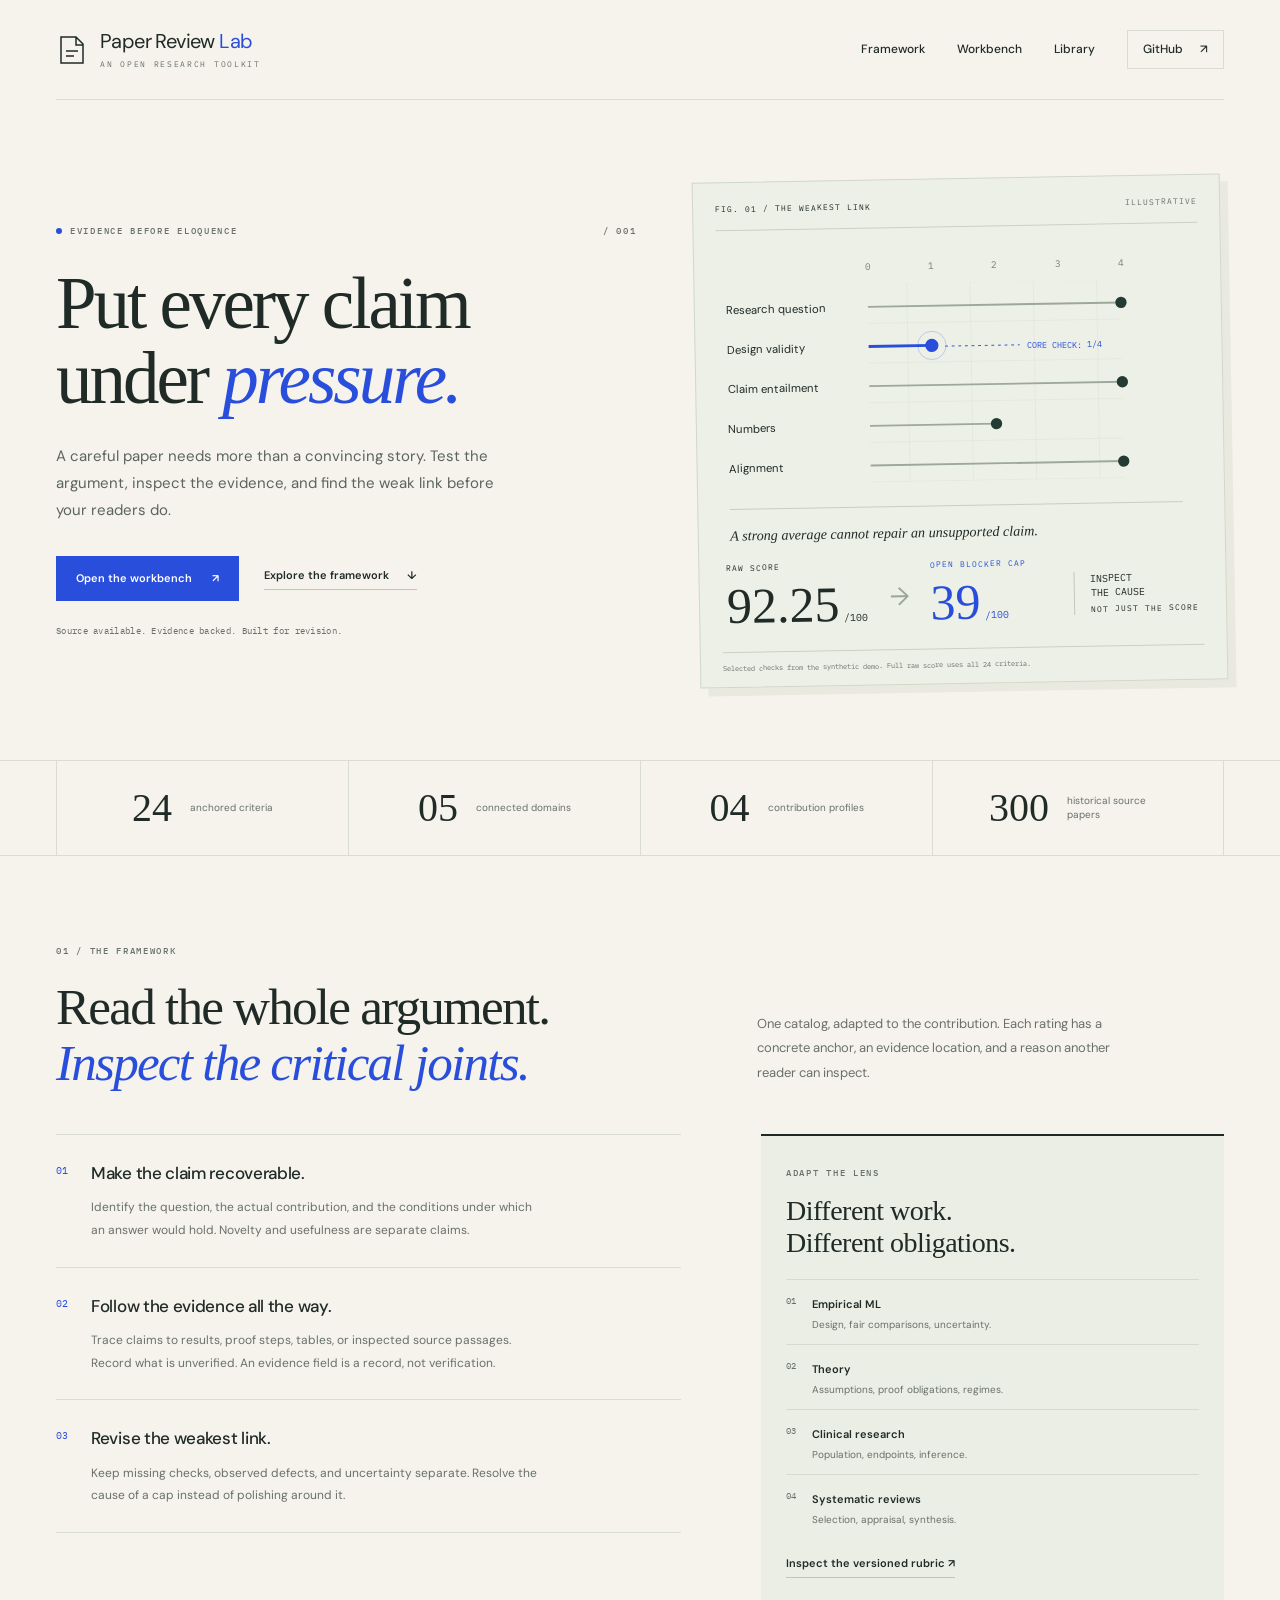
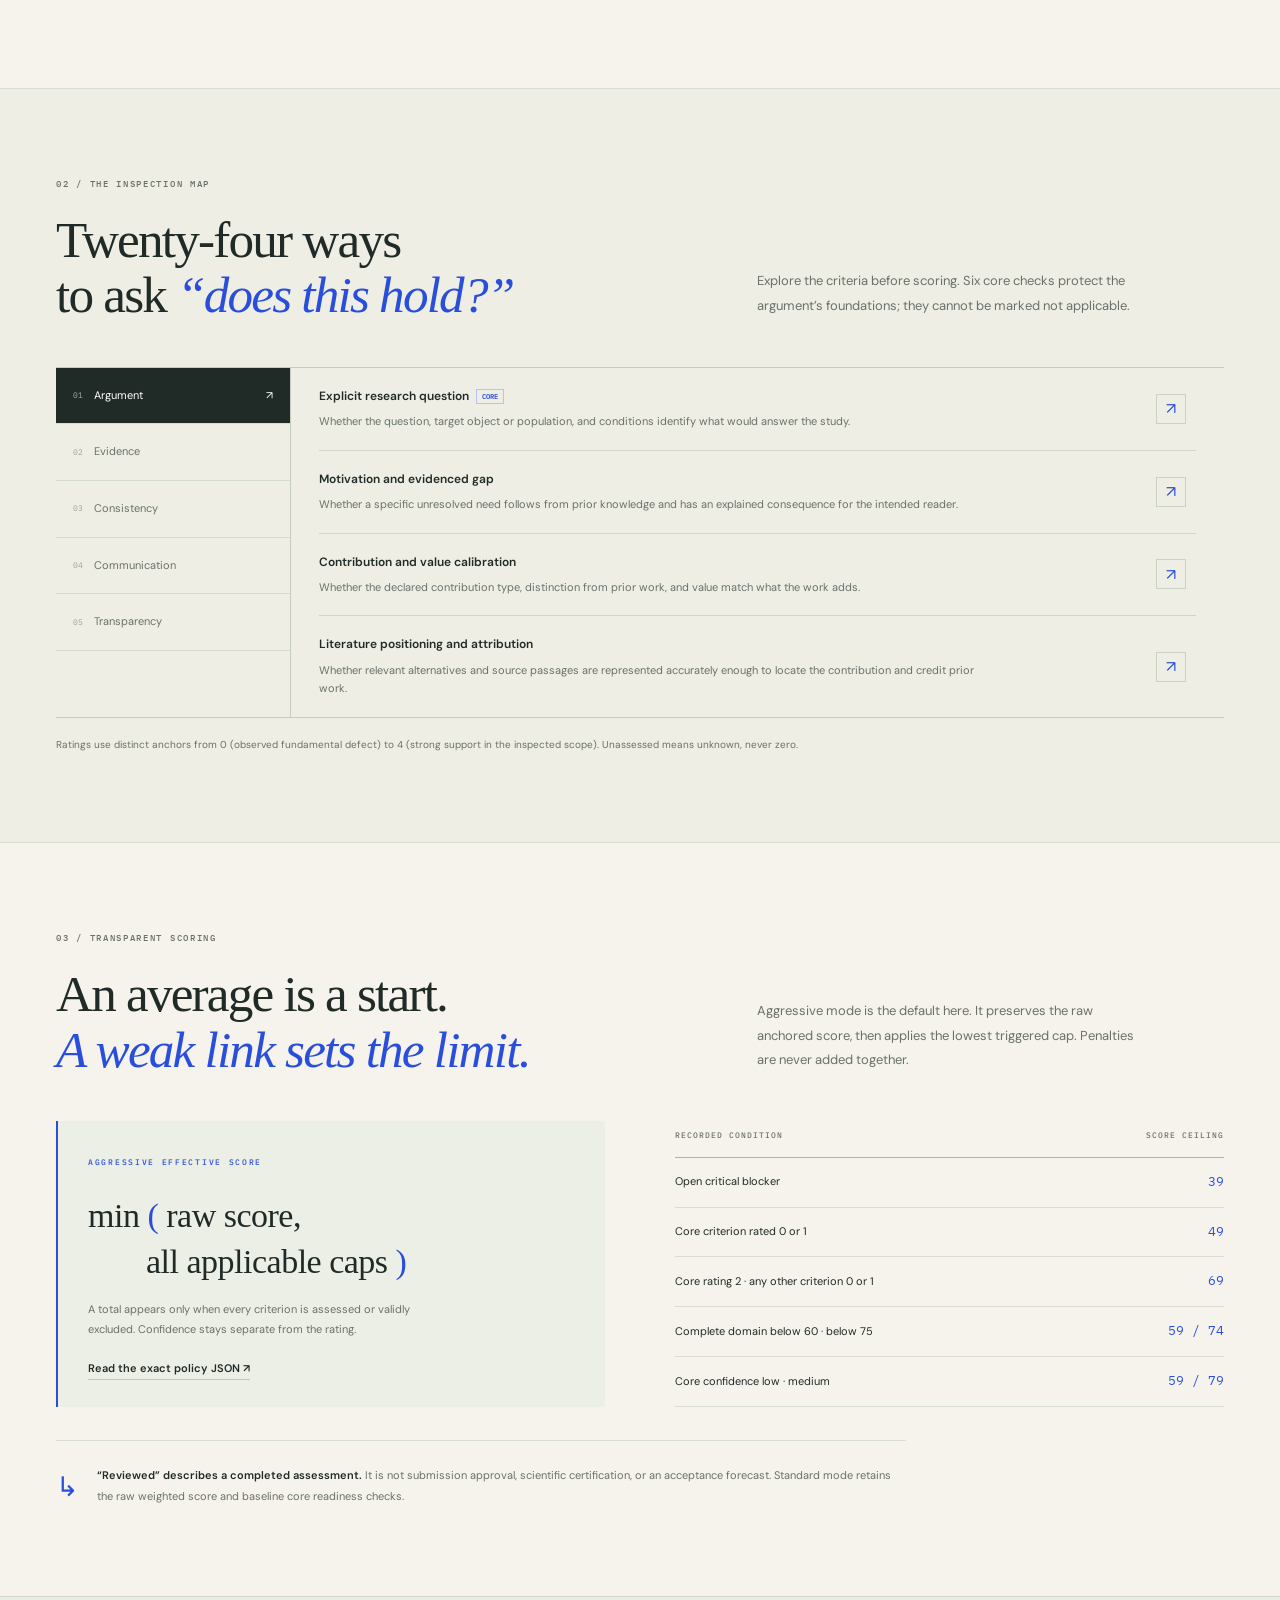
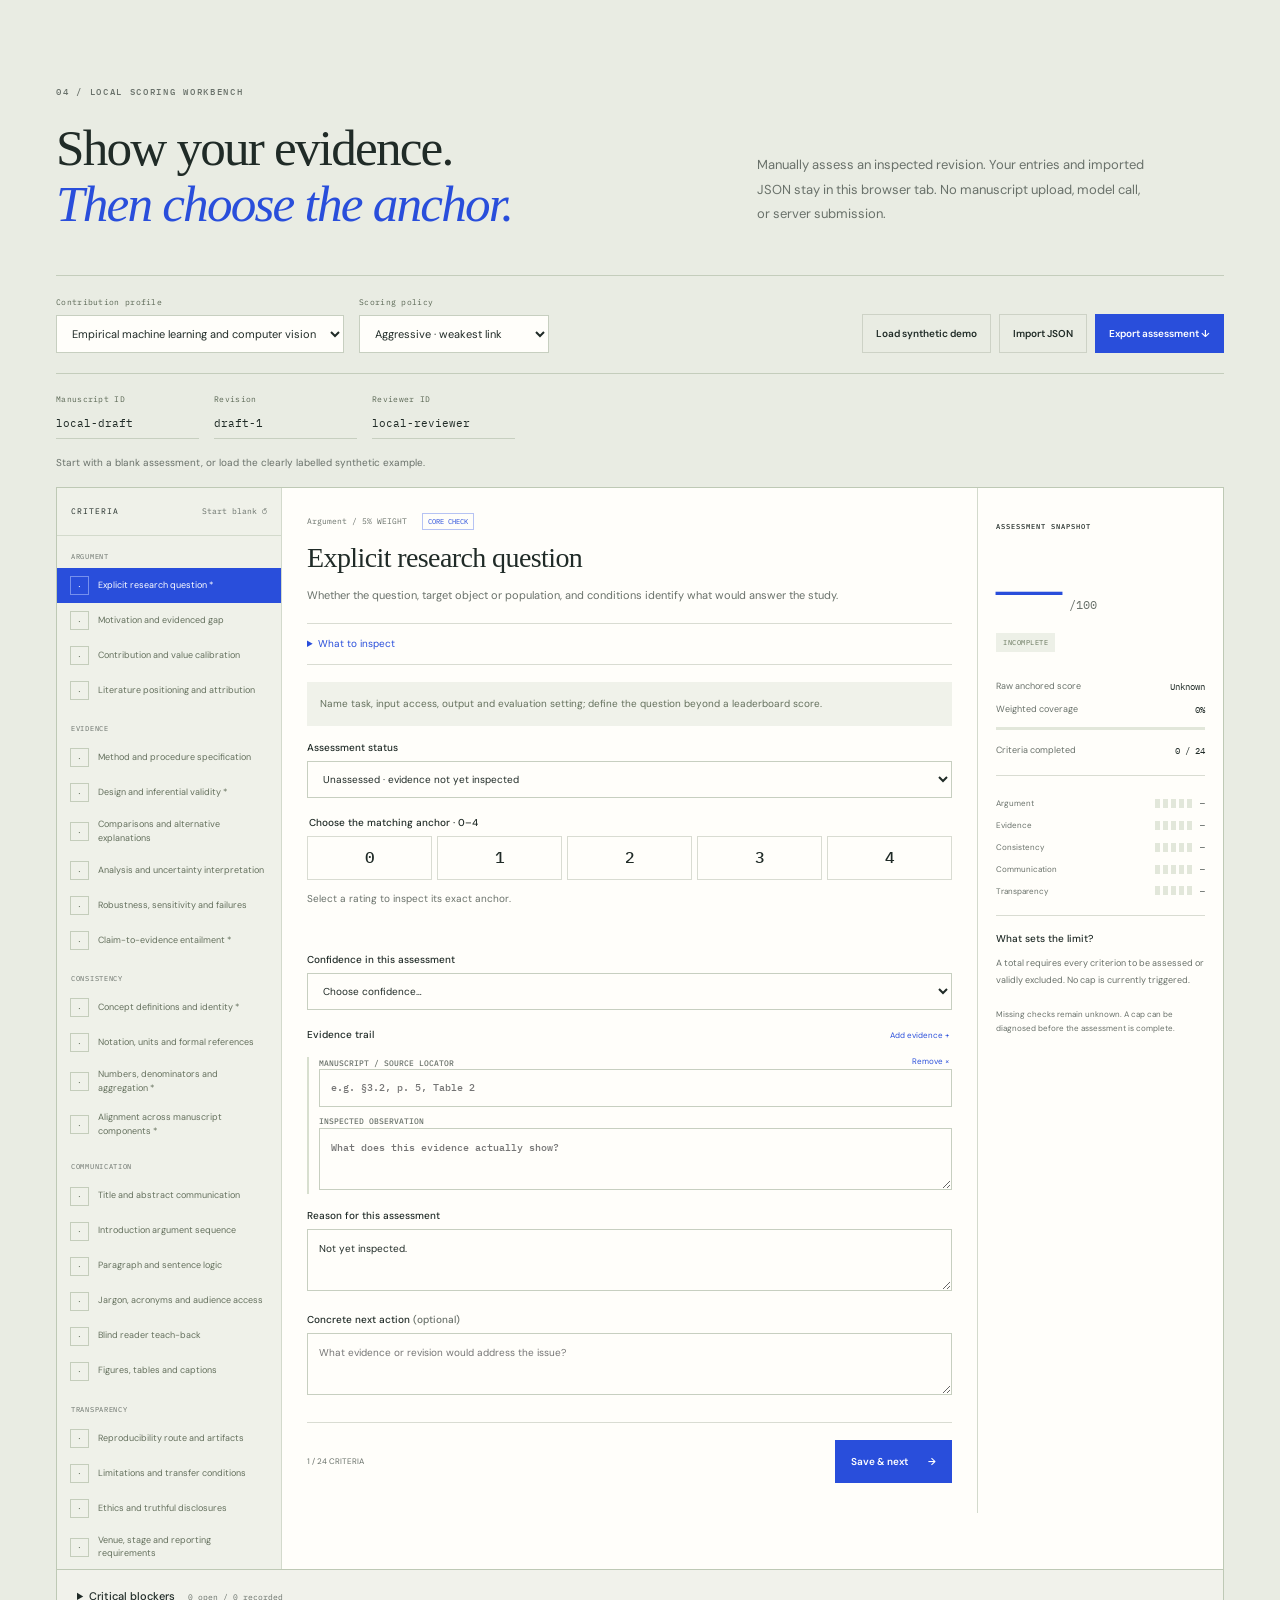
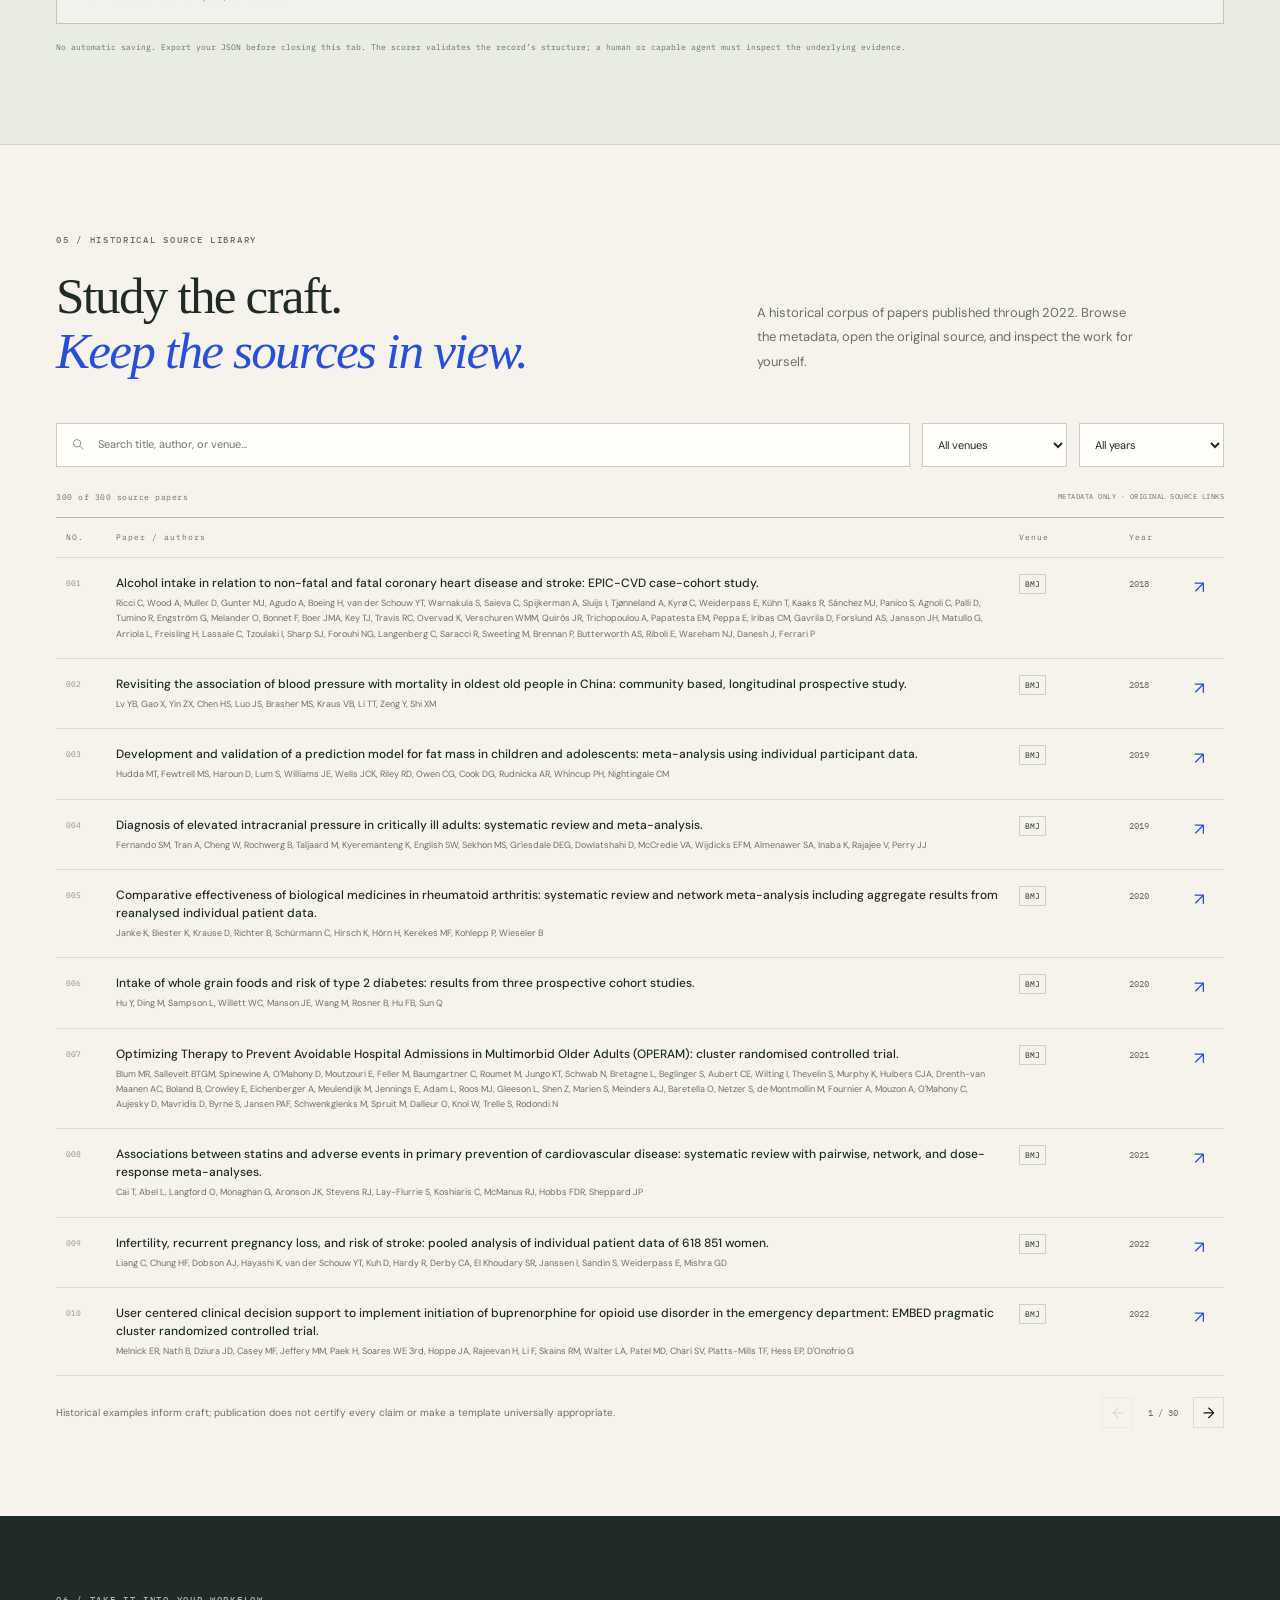
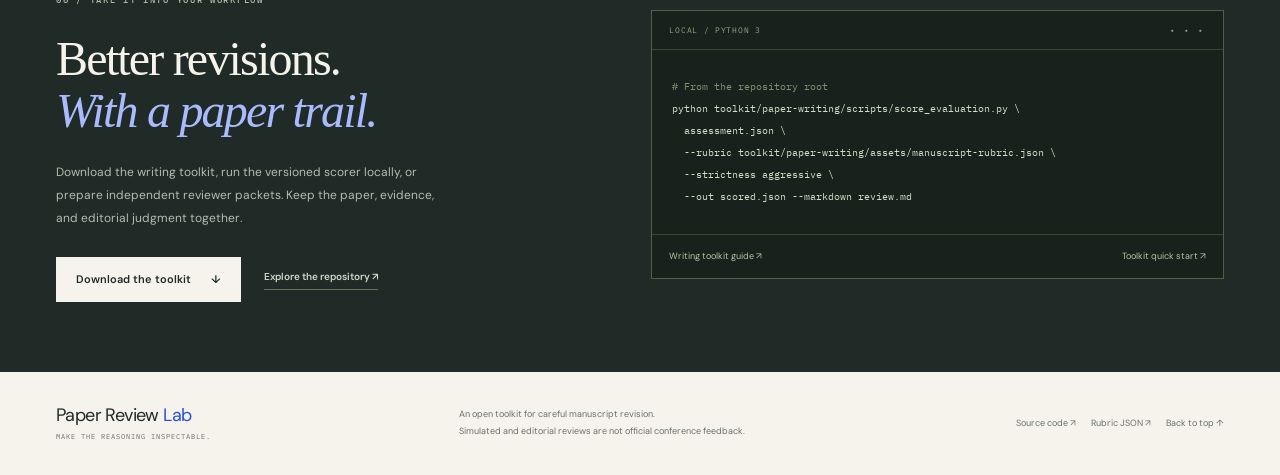
==== docs/index.html @ 70b4e1d2 "Publish Paper Review Lab writing toolkit and aggressive scoring site" ====
<!doctype html>
<html lang="en">
<head>
  <meta charset="utf-8">
  <meta name="viewport" content="width=device-width, initial-scale=1">
  <meta name="theme-color" content="#f4f2eb">
  <meta name="description" content="An open research toolkit for evidence-backed manuscript review. Inspect 24 criteria, trace weak links, and keep editorial scores accountable to evidence.">
  <title>Paper Review Lab — Put every claim under pressure.</title>
  <link rel="icon" href="./favicon.svg" type="image/svg+xml">
  <link rel="stylesheet" href="./site.css">
  <script type="module" src="./site.js"></script>
</head>
<body>
  <a class="skip" href="#main">Skip to content</a>
  <header class="site-header wrap">
    <a class="brand" href="#" aria-label="Paper Review Lab home"><svg viewBox="0 0 32 32" aria-hidden="true"><path d="M5 3h15l7 7v19H5zM20 3v8h7M10 17h12M10 22h8"/></svg><span>Paper Review <b>Lab</b><small>AN OPEN RESEARCH TOOLKIT</small></span></a>
    <nav aria-label="Main navigation"><a href="#framework">Framework</a><a href="#workbench">Workbench</a><a href="#library">Library</a><a class="nav-github" href="https://github.com/Optimizer077/paper-review-lab" target="_blank" rel="noopener">GitHub <span aria-hidden="true">↗</span></a></nav>
  </header>
  <main id="main">
    <section class="hero wrap">
      <div class="hero-copy"><div class="eyebrow"><span class="status-dot"></span> EVIDENCE BEFORE ELOQUENCE <span class="edition">/ 001</span></div><h1>Put every claim<br>under <em>pressure.</em></h1><p class="hero-intro">A careful paper needs more than a convincing story. Test the argument, inspect the evidence, and find the weak link before your readers do.</p><div class="hero-actions"><a class="button primary" href="#workbench">Open the workbench <span>↗</span></a><a class="text-link" href="#framework">Explore the framework <span>↓</span></a></div><p class="hero-note">Source available. Evidence backed. Built for revision.</p></div>
      <figure class="hero-figure"><div class="figure-top"><span>FIG. 01 / THE WEAKEST LINK</span><span class="figure-live">ILLUSTRATIVE</span></div><svg class="stress-chart" viewBox="0 0 510 335" role="img" aria-labelledby="stress-title stress-desc"><title id="stress-title">Strong averages can conceal a weak claim</title><desc id="stress-desc">Selected core checks from the fictional demo have a design validity rating of 1 and a numbers rating of 2. Its full 24-criterion raw score is 92.25. An open critical blocker limits the aggressive effective score to 39.</desc><defs><pattern id="grid" width="67" height="42" patternUnits="userSpaceOnUse"><path d="M67 0H0V42" fill="none" stroke="#dedfd8" stroke-width="1"/></pattern></defs><rect x="160" y="43" width="268" height="210" fill="url(#grid)"/><g class="axis-label" text-anchor="middle"><text x="160" y="28">0</text><text x="227" y="28">1</text><text x="294" y="28">2</text><text x="361" y="28">3</text><text x="428" y="28">4</text></g><g class="chart-label"><text x="10" y="72">Research question</text><text x="10" y="114">Design validity</text><text x="10" y="156">Claim entailment</text><text x="10" y="198">Numbers</text><text x="10" y="240">Alignment</text></g><g stroke="#9da89b" stroke-width="2"><path d="M160 67H428M160 151H428M160 193H294M160 235H428"/></g><g fill="#233b32"><circle cx="428" cy="67" r="6"/><circle cx="428" cy="151" r="6"/><circle cx="294" cy="193" r="6"/><circle cx="428" cy="235" r="6"/></g><path d="M160 109H227" stroke="#294edb" stroke-width="3"/><circle cx="227" cy="109" r="7" fill="#294edb"/><circle cx="227" cy="109" r="15" fill="none" stroke="#294edb" stroke-opacity=".25"/><path d="M241 110H320" stroke="#294edb" stroke-dasharray="3 4"/><text x="328" y="114" class="weak-label">CORE CHECK: 1/4</text><path d="M10 279H490" stroke="#c8cbc1"/><text x="10" y="312" class="annotation">A strong average cannot repair an unsupported claim.</text></svg><div class="figure-scores"><div><span>RAW SCORE</span><strong>92.25<span>/100</span></strong></div><span class="score-arrow" aria-hidden="true">→</span><div class="capped-score"><span>OPEN BLOCKER CAP</span><strong>39<span>/100</span></strong></div><div class="figure-stamp">INSPECT<br>THE CAUSE<br><span>NOT JUST THE SCORE</span></div></div><figcaption>Selected checks from the synthetic demo. Full raw score uses all 24 criteria.</figcaption></figure>
    </section>
    <div class="facts-strip"><div class="wrap facts"><div><strong>24</strong><span>anchored criteria</span></div><div><strong>05</strong><span>connected domains</span></div><div><strong>04</strong><span>contribution profiles</span></div><div><strong id="corpus-total">300</strong><span>historical source papers</span></div></div></div>
    <section class="section wrap framework" id="framework"><div class="section-heading"><div><span class="eyebrow">01 / THE FRAMEWORK</span><h2>Read the whole argument.<br><em>Inspect the critical joints.</em></h2></div><p>One catalog, adapted to the contribution. Each rating has a concrete anchor, an evidence location, and a reason another reader can inspect.</p></div><div class="framework-body"><div class="principles"><article><span class="step">01</span><div><h3>Make the claim recoverable.</h3><p>Identify the question, the actual contribution, and the conditions under which an answer would hold. Novelty and usefulness are separate claims.</p></div></article><article><span class="step">02</span><div><h3>Follow the evidence all the way.</h3><p>Trace claims to results, proof steps, tables, or inspected source passages. Record what is unverified. An evidence field is a record, not verification.</p></div></article><article><span class="step">03</span><div><h3>Revise the weakest link.</h3><p>Keep missing checks, observed defects, and uncertainty separate. Resolve the cause of a cap instead of polishing around it.</p></div></article></div><aside class="profiles"><span class="eyebrow">ADAPT THE LENS</span><h3>Different work.<br>Different obligations.</h3><div class="profile-line"><span>01</span><div><strong>Empirical ML</strong><p>Design, fair comparisons, uncertainty.</p></div></div><div class="profile-line"><span>02</span><div><strong>Theory</strong><p>Assumptions, proof obligations, regimes.</p></div></div><div class="profile-line"><span>03</span><div><strong>Clinical research</strong><p>Population, endpoints, inference.</p></div></div><div class="profile-line"><span>04</span><div><strong>Systematic reviews</strong><p>Selection, appraisal, synthesis.</p></div></div><a class="text-link" href="https://github.com/Optimizer077/paper-review-lab/blob/main/toolkit/paper-writing/assets/manuscript-rubric.json" target="_blank" rel="noopener">Inspect the versioned rubric ↗</a></aside></div></section>
    <section class="rubric-section section" id="rubric"><div class="wrap"><div class="section-heading"><div><span class="eyebrow">02 / THE INSPECTION MAP</span><h2>Twenty-four ways<br>to ask <em>“does this hold?”</em></h2></div><p>Explore the criteria before scoring. Six core checks protect the argument’s foundations; they cannot be marked not applicable.</p></div><div class="rubric-browser"><div id="domain-tabs" class="domain-tabs" role="tablist" aria-label="Rubric domains"></div><div id="rubric-criteria" class="rubric-criteria"><p>Loading the versioned rubric…</p></div></div><p class="small muted">Ratings use distinct anchors from 0 (observed fundamental defect) to 4 (strong support in the inspected scope). Unassessed means unknown, never zero.</p></div></section>
    <section class="section wrap rules" id="scoring"><div class="section-heading"><div><span class="eyebrow">03 / TRANSPARENT SCORING</span><h2>An average is a start.<br><em>A weak link sets the limit.</em></h2></div><p>Aggressive mode is the default here. It preserves the raw anchored score, then applies the lowest triggered cap. Penalties are never added together.</p></div><div class="rules-layout"><div class="formula"><span class="eyebrow">AGGRESSIVE EFFECTIVE SCORE</span><div class="formula-text">min <span>(</span> raw score,<br><span class="formula-indent">all applicable caps </span><span>)</span></div><p>A total appears only when every criterion is assessed or validly excluded. Confidence stays separate from the rating.</p><a class="text-link" href="./data/scoring-policies.json" target="_blank" rel="noopener">Read the exact policy JSON ↗</a></div><table class="rules-table"><caption class="sr-only">Aggressive scoring caps</caption><thead><tr><th>Recorded condition</th><th>Score ceiling</th></tr></thead><tbody><tr><td>Open critical blocker</td><td>39</td></tr><tr><td>Core criterion rated 0 or 1</td><td>49</td></tr><tr><td>Core rating 2 · any other criterion 0 or 1</td><td>69</td></tr><tr><td>Complete domain below 60 · below 75</td><td>59 / 74</td></tr><tr><td>Core confidence low · medium</td><td>59 / 79</td></tr></tbody></table></div><div class="interpretation"><span aria-hidden="true">↳</span><p><strong>“Reviewed” describes a completed assessment.</strong> It is not submission approval, scientific certification, or an acceptance forecast. Standard mode retains the raw weighted score and baseline core readiness checks.</p></div></section>
    <section class="workbench-section section" id="workbench"><div class="wrap"><div class="section-heading"><div><span class="eyebrow">04 / LOCAL SCORING WORKBENCH</span><h2>Show your evidence.<br><em>Then choose the anchor.</em></h2></div><p>Manually assess an inspected revision. Your entries and imported JSON stay in this browser tab. No manuscript upload, model call, or server submission.</p></div><noscript><p class="notice">Enable JavaScript to use the local workbench, or download the toolkit and run the Python scorer.</p></noscript><div id="load-error" class="notice error" hidden></div><div class="workbench-toolbar"><div class="field"><label for="profile">Contribution profile</label><select id="profile"><option>Loading…</option></select></div><div class="field"><label for="mode">Scoring policy</label><select id="mode"><option value="aggressive">Aggressive · weakest link</option><option value="standard">Standard · anchored average</option></select></div><div class="toolbar-buttons"><button id="load-demo" class="button secondary" type="button">Load synthetic demo</button><label class="button secondary import-label" for="import-json">Import JSON<input id="import-json" type="file" accept="application/json,.json"></label><button id="export-json" class="button primary" type="button">Export assessment ↓</button></div></div><div class="assessment-meta"><label>Manuscript ID<input id="subject-id" value="local-draft" spellcheck="false" autocomplete="off"></label><label>Revision<input id="revision" value="draft-1" autocomplete="off"></label><label>Reviewer ID<input id="reviewer-id" value="local-reviewer" spellcheck="false" autocomplete="off"></label><span id="demo-label" class="demo-label" hidden>SYNTHETIC DEMO · NOT A REAL PAPER</span></div><p id="workbench-message" class="workbench-message" role="status" aria-live="polite">Start with a blank assessment, or load the clearly labelled synthetic example.</p><div class="workbench-grid"><aside class="criterion-sidebar"><div class="sidebar-heading"><span>CRITERIA</span><button id="reset" type="button">Start blank ↺</button></div><div id="criterion-nav"></div></aside><div class="criterion-editor" id="criterion-editor"><p>Loading assessment controls…</p></div><aside class="score-panel" aria-label="Assessment result"><span class="eyebrow">ASSESSMENT SNAPSHOT</span><div class="effective-number"><strong id="effective-score">—</strong><span>/100</span></div><span id="readiness" class="readiness">INCOMPLETE</span><div class="score-detail"><span>Raw anchored score</span><b id="raw-score">Unknown</b></div><div class="score-detail"><span>Weighted coverage</span><b id="coverage">0%</b></div><div class="coverage-track"><span id="coverage-bar"></span></div><div class="score-detail"><span>Criteria completed</span><b id="completed">0 / 24</b></div><div id="domain-scores" class="domain-score-list"></div><div class="cap-diagnostics"><h4>What sets the limit?</h4><div id="cap-list"><p>Complete the evidence-backed assessment to obtain a total.</p></div></div><p class="score-footnote">Missing checks remain unknown. A cap can be diagnosed before the assessment is complete.</p></aside></div><details class="blockers-details"><summary>Critical blockers <span id="blocker-count">0 recorded</span></summary><p class="small muted">Record a concrete defect that defeats the central claim. A blocker is separate from an ordinary low rating. Every blocker needs its own evidence.</p><div id="blocker-list"></div><form id="blocker-form" class="blocker-form"><label>Related criterion<select id="blocker-criterion"></select></label><label>Blocker description<input name="description" required placeholder="What prevents the central inference?"></label><label>Evidence locator<input name="locator" required placeholder="e.g. §3.2, Table 2"></label><label>Observed evidence<input name="observation" required placeholder="What did you inspect?"></label><button type="submit" class="button secondary">Record open blocker +</button></form></details><p class="privacy-note">No automatic saving. Export your JSON before closing this tab. The scorer validates the record’s structure; a human or capable agent must inspect the underlying evidence.</p></div></section>
    <section class="section wrap library" id="library"><div class="section-heading"><div><span class="eyebrow">05 / HISTORICAL SOURCE LIBRARY</span><h2>Study the craft.<br><em>Keep the sources in view.</em></h2></div><p>A historical corpus of papers published through 2022. Browse the metadata, open the original source, and inspect the work for yourself.</p></div><div class="library-controls"><label class="search-field"><span class="sr-only">Search papers by title, author or venue</span><svg viewBox="0 0 24 24" aria-hidden="true"><circle cx="10" cy="10" r="6"/><path d="m15 15 5 5"/></svg><input id="paper-search" type="search" placeholder="Search title, author, or venue…"></label><label><span class="sr-only">Filter by venue</span><select id="venue-filter"><option value="">All venues</option></select></label><label><span class="sr-only">Filter by year</span><select id="year-filter"><option value="">All years</option></select></label></div><div class="library-topline"><span id="source-count" aria-live="polite">Loading source metadata…</span><span>METADATA ONLY · ORIGINAL SOURCE LINKS</span></div><div class="source-table-wrap"><table class="source-table"><thead><tr><th class="source-number">NO.</th><th>Paper / authors</th><th>Venue</th><th>Year</th><th><span class="sr-only">Source</span></th></tr></thead><tbody id="source-rows"></tbody></table></div><div class="library-pagination"><p class="small muted">Historical examples inform craft; publication does not certify every claim or make a template universally appropriate.</p><div><button id="prev-page" class="page-button" type="button" aria-label="Previous source page">←</button><span id="page-status">1 / 1</span><button id="next-page" class="page-button" type="button" aria-label="Next source page">→</button></div></div></section>
    <section class="get-started" id="download"><div class="wrap download-layout"><div><span class="eyebrow">06 / TAKE IT INTO YOUR WORKFLOW</span><h2>Better revisions.<br><em>With a paper trail.</em></h2><p>Download the writing toolkit, run the versioned scorer locally, or prepare independent reviewer packets. Keep the paper, evidence, and editorial judgment together.</p><div class="download-actions"><a class="button light" href="./downloads/paper-review-lab.zip" download>Download the toolkit <span>↓</span></a><a class="text-link" href="https://github.com/Optimizer077/paper-review-lab" target="_blank" rel="noopener">Explore the repository ↗</a></div></div><div class="terminal"><div class="terminal-head"><span>LOCAL / PYTHON 3</span><span aria-hidden="true">● ● ●</span></div><pre><code><span class="code-comment"># From the repository root</span>
python toolkit/paper-writing/scripts/score_evaluation.py \
  assessment.json \
  --rubric toolkit/paper-writing/assets/manuscript-rubric.json \
  --strictness aggressive \
  --out scored.json --markdown review.md</code></pre><div class="terminal-bottom"><a href="https://github.com/Optimizer077/paper-review-lab/blob/main/toolkit/paper-writing/SKILL.md" target="_blank" rel="noopener">Writing toolkit guide ↗</a><a href="https://github.com/Optimizer077/paper-review-lab#readme" target="_blank" rel="noopener">Toolkit quick start ↗</a></div></div></div></section>
  </main>
  <footer class="site-footer wrap"><a class="brand footer-brand" href="#">Paper Review <b>Lab</b><small>MAKE THE REASONING INSPECTABLE.</small></a><p>An open toolkit for careful manuscript revision.<br>Simulated and editorial reviews are not official conference feedback.</p><div><a href="https://github.com/Optimizer077/paper-review-lab" target="_blank" rel="noopener">Source code ↗</a><a href="./data/manuscript-rubric.json" target="_blank" rel="noopener">Rubric JSON ↗</a><a href="#main">Back to top ↑</a></div></footer>
</body>
</html>
---- docs/site.css ----
@import url('https://fonts.googleapis.com/css2?family=DM+Sans:wght@400;500;600;700&family=IBM+Plex+Mono:wght@400;500&display=swap');
:root{--paper:#f5f3ec;--white:#fffefa;--ink:#202b27;--muted:#69716a;--line:#d9dcd2;--cobalt:#294edb;--pale:#eaeee5;--blue-pale:#e9edff;--serif:Georgia,'Times New Roman',serif;--sans:'DM Sans',Arial,sans-serif;--mono:'IBM Plex Mono',Consolas,monospace}*{box-sizing:border-box}html{scroll-behavior:smooth;scroll-padding-top:32px}body{margin:0;background:var(--paper);color:var(--ink);font-family:var(--sans);font-size:15px;line-height:1.6}a{color:inherit;text-decoration:none}button,input,select,textarea{font:inherit}button,a,input,select,textarea{touch-action:manipulation}button{cursor:pointer}button:disabled{cursor:default;opacity:.35}button:focus-visible,a:focus-visible,input:focus-visible,select:focus-visible,textarea:focus-visible,summary:focus-visible{outline:3px solid var(--cobalt);outline-offset:4px}::selection{background:#d9e1ff}.wrap{width:min(1280px,calc(100% - 112px));margin-inline:auto}.site-header{display:flex;align-items:center;justify-content:space-between;padding-block:30px;border-bottom:1px solid var(--line);gap:24px}.brand{display:flex;align-items:center;gap:12px;font-size:20px;line-height:1.15;letter-spacing:-.6px}.brand svg{width:32px;height:38px;stroke:var(--ink);stroke-width:1.5;fill:none}.brand b{font-weight:400;color:var(--cobalt)}.brand small{font-family:var(--mono);font-size:8px;display:block;letter-spacing:1.7px;margin-top:7px;color:var(--muted)}nav{display:flex;gap:32px;align-items:center;font-size:12px;font-weight:500}nav a:hover,.text-link:hover{color:var(--cobalt)}.nav-github{border:1px solid var(--line);padding:9px 15px}.nav-github span{margin-left:14px}.skip{position:absolute;top:-100px;left:16px;background:var(--ink);color:white;padding:10px 20px;z-index:9}.skip:focus{top:10px}.hero{display:grid;grid-template-columns:1.1fr 1fr;gap:60px;align-items:center;padding-block:78px 76px}.eyebrow{font-family:var(--mono);font-size:9px;letter-spacing:1.7px;font-weight:500;line-height:1.6}.hero .eyebrow{display:flex;align-items:center;gap:8px;color:var(--muted)}.status-dot{width:6px;height:6px;background:var(--cobalt);border-radius:50%;display:inline-block}.edition{margin-left:auto}h1,h2,h3,h4,p{margin:0}h1,h2{font-family:var(--serif);font-weight:400;line-height:1.03;letter-spacing:-3px}h1{font-size:clamp(58px,5.7vw,83px);margin-top:28px}h1 em,h2 em{font-weight:400;color:var(--cobalt)}.hero-intro{font-size:15px;line-height:1.8;color:#5b655e;max-width:440px;margin-top:27px}.hero-actions{display:flex;align-items:center;gap:25px;margin-top:32px;flex-wrap:wrap}.button{display:inline-flex;align-items:center;justify-content:center;gap:20px;padding:13px 19px;border:1px solid transparent;font-size:11px;font-weight:600;line-height:1.5;min-height:43px;transition:background .15s,transform .15s}.button:hover{transform:translateY(-1px)}.primary{background:var(--cobalt);color:white}.primary:hover{background:#1f3fae}.secondary{background:transparent;border-color:#cdd2c6;color:var(--ink)}.secondary:hover{background:var(--pale)}.text-link{font-size:11px;font-weight:600;border-bottom:1px solid #bfc7b9;padding-bottom:4px}.text-link span{margin-left:15px}.hero-note{font-family:var(--mono);font-size:9px;color:var(--muted);margin-top:23px;letter-spacing:.3px}.hero-figure{margin:0;background:#edf0e7;border:1px solid #d1d8c9;box-shadow:8px 8px 0 #e9e9df;transform:rotate(-1deg);padding:20px 22px 12px;position:relative}.figure-top{display:flex;justify-content:space-between;font-family:var(--mono);font-size:8px;letter-spacing:1px;border-bottom:1px solid #cbd1c4;padding-bottom:14px}.figure-live{color:var(--muted)}.stress-chart{width:100%;height:auto;display:block;margin-top:15px}.axis-label{font-family:var(--mono);font-size:10px;fill:#74806f}.chart-label{font-family:var(--sans);font-size:12px;fill:var(--ink)}.weak-label{font-family:var(--mono);font-size:9px;fill:var(--cobalt)}.annotation{font-family:var(--serif);font-size:15px;font-style:italic;fill:var(--ink)}.figure-scores{display:flex;align-items:center;gap:22px;padding:0 5px 15px}.figure-scores>div>span{display:block;font-family:var(--mono);font-size:8px;letter-spacing:1px}.figure-scores strong{display:block;font-family:var(--serif);font-size:50px;font-weight:400;line-height:1.25}.figure-scores strong span{font-family:var(--mono);font-size:10px;margin-left:4px}.score-arrow{font-size:25px;color:#9ca494}.capped-score{color:var(--cobalt)}.figure-stamp{font-family:var(--mono);font-size:10px;line-height:1.4;margin-left:auto;border-left:1px solid #c1c9b9;padding-left:16px}.figure-stamp span{font-size:6px;display:block;margin-top:4px}.hero-figure figcaption{font-family:var(--mono);font-size:7px;color:var(--muted);border-top:1px solid #cbd1c4;padding-top:10px}.facts-strip{border-top:1px solid var(--line);border-bottom:1px solid var(--line)}.facts{display:grid;grid-template-columns:repeat(4,1fr)}.facts>div{display:flex;align-items:center;justify-content:center;gap:18px;padding-block:23px;border-left:1px solid var(--line)}.facts>div:last-child{border-right:1px solid var(--line)}.facts strong{font-family:var(--serif);font-size:40px;font-weight:400;line-height:1.2}.facts span{font-size:10px;color:var(--muted);max-width:100px;line-height:1.4}.section{padding-block:88px;scroll-margin-top:0}.section-heading{display:grid;grid-template-columns:1.35fr 1fr;align-items:end;gap:70px;margin-bottom:44px}.section-heading .eyebrow{display:block;color:var(--muted);margin-bottom:21px}h2{font-size:clamp(38px,4vw,52px);letter-spacing:-1.8px;line-height:1.08}.section-heading>p{max-width:390px;color:var(--muted);font-size:13px;line-height:1.9;padding-bottom:4px}.framework-body{display:grid;grid-template-columns:1.35fr 1fr;gap:80px}.principles article{display:flex;gap:23px;padding:25px 0;border-top:1px solid var(--line)}.principles article:last-child{border-bottom:1px solid var(--line)}.step{font-family:var(--mono);color:var(--cobalt);font-size:10px;padding-top:3px}.principles h3{font-size:17px;letter-spacing:-.3px;font-weight:500;margin-bottom:9px}.principles p{font-size:12px;color:var(--muted);line-height:1.9;max-width:450px}.profiles{border-top:2px solid var(--ink);padding:23px 25px 22px;background:var(--pale)}.profiles .eyebrow{color:var(--muted)}.profiles h3{font-family:var(--serif);font-size:28px;line-height:1.15;font-weight:400;margin:12px 0 20px;letter-spacing:-.5px}.profile-line{display:flex;gap:16px;border-top:1px solid #d5dbcd;padding:11px 0}.profile-line>span{font-family:var(--mono);font-size:9px;color:var(--muted);padding-top:3px}.profile-line strong{font-size:11px;font-weight:600}.profile-line p{font-size:10px;color:var(--muted);margin-top:2px}.profiles>a{display:inline-block;margin-top:16px}.rubric-section{background:#eeeee5;border-block:1px solid var(--line)}.rubric-browser{display:grid;grid-template-columns:235px 1fr;border-top:1px solid #c6ccbf;border-bottom:1px solid #c6ccbf;margin-bottom:18px;min-height:345px}.domain-tabs{border-right:1px solid #c6ccbf;display:flex;flex-direction:column}.domain-tab{display:flex;align-items:center;text-align:left;gap:11px;padding:19px 17px;border:0;border-bottom:1px solid #d6dbd0;color:var(--muted);background:transparent;font-size:11px;position:relative}.domain-tab.active{background:var(--ink);color:white}.domain-tab.active:after{content:'↗';margin-left:auto}.domain-tab>span{font-family:var(--mono);font-size:8px;opacity:.6}.rubric-criteria{padding:0 28px}.rubric-row{display:grid;grid-template-columns:1fr 40px;gap:15px;padding:19px 0;border-bottom:1px solid #d1d6cb}.rubric-row:last-child{border:0}.rubric-row h3{font-size:12px;font-weight:600}.core-tag{font-family:var(--mono);font-size:7px;color:var(--cobalt);border:1px solid #b6c3f3;padding:2px 5px;margin-left:7px;vertical-align:middle;white-space:nowrap}.rubric-row p{font-size:11px;color:var(--muted);max-width:660px;line-height:1.7;margin-top:6px}.rubric-row button{border:1px solid #cbd2c4;background:transparent;width:30px;height:30px;align-self:center;color:var(--cobalt);font-size:16px}.rubric-row button:hover{background:var(--blue-pale)}.small{font-size:10px;line-height:1.8}.muted{color:var(--muted)}.rules-layout{display:grid;grid-template-columns:1fr 1fr;gap:70px}.formula{background:#ecefe6;padding:27px 30px;border-left:2px solid var(--cobalt)}.formula>.eyebrow{color:var(--cobalt);font-size:8px}.formula-text{font-family:var(--serif);font-size:34px;line-height:1.35;margin:21px 0 15px;letter-spacing:-.5px}.formula-text span{color:var(--cobalt)}.formula-indent{padding-left:58px;color:var(--ink)!important}.formula p{font-size:11px;color:var(--muted);line-height:1.8;max-width:350px;margin-bottom:16px}.rules-table{width:100%;border-collapse:collapse;font-size:11px;align-self:start}.rules-table th{text-align:left;text-transform:uppercase;font-family:var(--mono);font-size:8px;font-weight:500;letter-spacing:1px;color:var(--muted);padding:8px 0 15px;border-bottom:1px solid #acb6a4}.rules-table td{padding:14px 0;border-bottom:1px solid var(--line)}.rules-table td:last-child,.rules-table th:last-child{text-align:right}.rules-table td:last-child{font-family:var(--mono);color:var(--cobalt);font-size:13px}.interpretation{display:flex;gap:18px;align-items:center;margin-top:33px;padding-top:24px;border-top:1px solid var(--line);max-width:850px}.interpretation>span{font-size:27px;color:var(--cobalt)}.interpretation p{font-size:11px;color:var(--muted);line-height:1.9}.interpretation strong{font-weight:600;color:var(--ink)}.workbench-section{background:#e9ece3;border-block:1px solid #d2d8c8}.workbench-toolbar{display:flex;align-items:end;gap:15px;padding:20px 0;border-block:1px solid #c4cdbc;flex-wrap:wrap}.field{display:flex;flex-direction:column;gap:6px}.field label,.assessment-meta label,.blocker-form label{font-family:var(--mono);font-size:8px;letter-spacing:.3px;color:#596653}.field select{min-width:190px}.field select,select,input,textarea{background:var(--white);border:1px solid #c7cfc0;border-radius:0;color:var(--ink);padding:10px 11px;font-size:11px;max-width:100%}select{cursor:pointer}.toolbar-buttons{display:flex;gap:8px;align-items:center;margin-left:auto;flex-wrap:wrap}.toolbar-buttons .button{padding:10px 13px;font-size:10px;min-height:39px}.import-label{position:relative;cursor:pointer}.import-label input{position:absolute;inset:0;opacity:0;width:100%;cursor:pointer}.assessment-meta{display:flex;gap:15px;align-items:end;padding-top:19px;flex-wrap:wrap}.assessment-meta label{display:flex;flex-direction:column;gap:5px}.assessment-meta input{max-width:180px;background:transparent;border-width:0 0 1px 0;padding:5px 0}.demo-label{font-family:var(--mono);font-size:8px;letter-spacing:.7px;color:var(--cobalt);margin-left:auto;padding:5px 9px;border:1px dashed #90a3e9}.workbench-message{font-size:10px;color:var(--muted);padding:16px 0;min-height:48px}.workbench-message.bad{color:#a3382c}.workbench-grid{display:grid;grid-template-columns:225px minmax(0,1fr) 245px;border:1px solid #bec9b5;background:var(--white);align-items:start}.criterion-sidebar{background:#eff1e9;border-right:1px solid #d3dacc;align-self:stretch}.sidebar-heading{display:flex;justify-content:space-between;gap:5px;padding:17px 14px;border-bottom:1px solid #d3dacc;font-family:var(--mono);font-size:8px;letter-spacing:1px}.sidebar-heading button{border:0;background:transparent;font-size:8px;font-family:var(--mono);color:var(--muted);padding:0}.criterion-nav-domain{padding:15px 14px 6px;font-family:var(--mono);font-size:7px;letter-spacing:.7px;text-transform:uppercase;color:var(--muted)}.criterion-button{display:flex;width:100%;align-items:center;gap:9px;text-align:left;border:0;background:transparent;padding:8px 13px;color:#64705d;font-size:9px;line-height:1.5}.criterion-button:hover{background:#e3e9d9}.criterion-button.selected{background:var(--cobalt);color:white}.criterion-state{font-family:var(--mono);font-size:8px;width:19px;height:19px;border:1px solid #c4cdbb;display:flex;align-items:center;justify-content:center;flex-shrink:0}.selected .criterion-state{border-color:#7690ed}.criterion-button.done .criterion-state{background:var(--ink);color:white;border-color:var(--ink)}.criterion-editor{padding:25px 25px 30px;min-width:0;border-right:1px solid #d3dacc;min-height:750px}.editor-eyebrow{display:flex;gap:8px;align-items:center;flex-wrap:wrap;font-family:var(--mono);font-size:8px;color:var(--muted)}.editor-title{font-family:var(--serif);font-size:28px;font-weight:400;line-height:1.15;letter-spacing:-.6px;margin:12px 0}.editor-description{font-size:11px;color:var(--muted);line-height:1.8}.inspection-checks{margin:17px 0;border-block:1px solid var(--line);padding:12px 0}.inspection-checks summary{font-size:10px;cursor:pointer;color:var(--cobalt)}.inspection-checks ul{padding-left:15px;font-size:10px;color:var(--muted);line-height:1.8;margin:9px 0 0}.profile-guidance{font-size:10px;padding:13px;background:#f0f2ea;color:#64705d;line-height:1.8;margin:14px 0}.editor-form label,.editor-form legend{font-size:10px;font-weight:500;margin-bottom:5px}.editor-form .full-label{display:block;margin-top:14px}.editor-form select,.editor-form textarea,.editor-form input{width:100%;font-size:10px}.editor-form textarea{resize:vertical;min-height:62px;line-height:1.7}.editor-form fieldset{padding:0;border:0;margin:17px 0}.rating-options{display:grid;grid-template-columns:repeat(5,1fr);gap:5px}.rating-option{position:relative;cursor:pointer;text-align:center;margin:0!important}.rating-option input{position:absolute;opacity:0}.rating-option span{display:block;font-family:var(--mono);font-size:16px;padding:8px 0;border:1px solid var(--line);background:var(--white)}.rating-option input:checked+span{border-color:var(--cobalt);background:var(--cobalt);color:white}.rating-option input:focus-visible+span{outline:2px solid var(--cobalt);outline-offset:3px}.anchor-text{font-size:10px;line-height:1.8;color:var(--muted);padding:10px 0 0;min-height:55px}.evidence-heading{display:flex;justify-content:space-between;align-items:center;margin-top:16px;margin-bottom:8px}.evidence-heading b{font-size:10px;font-weight:500}.tiny-button{font-size:8px;background:none;border:0;color:var(--cobalt);padding:3px}.evidence-record{border-left:2px solid #d8dfcf;padding:0 0 0 10px;margin:12px 0;position:relative}.evidence-record>label{display:block;font-size:8px;font-family:var(--mono);color:var(--muted);margin-top:8px}.evidence-record>button{position:absolute;right:0;top:-5px}.editor-form .action-row{display:flex;justify-content:space-between;align-items:center;gap:10px;border-top:1px solid var(--line);padding-top:17px;margin-top:20px}.action-row .button{font-size:10px;padding:10px 15px}.editor-nav-note{font-size:8px;color:var(--muted)}.score-panel{padding:24px 18px;position:sticky;top:20px}.score-panel>.eyebrow{font-size:7px;letter-spacing:1px}.effective-number{display:flex;align-items:baseline;gap:7px;margin-top:11px}.effective-number strong{font-family:var(--serif);font-size:66px;line-height:1.2;font-weight:400;color:var(--cobalt)}.effective-number>span{font-family:var(--mono);font-size:12px;color:var(--muted)}.readiness{display:inline-block;background:#edf0e7;color:#65745b;font-family:var(--mono);font-size:7px;padding:4px 7px;letter-spacing:.5px;margin:7px 0 20px}.readiness.blocked,.readiness.needs_revision_or_evidence{background:#f4e5d9;color:#9a542f}.readiness.reviewed{background:#dfebdb;color:#3d6a32}.score-detail{display:flex;justify-content:space-between;gap:10px;font-size:9px;line-height:1.7;margin-top:7px}.score-detail>span{color:var(--muted)}.score-detail b{font-family:var(--mono);font-size:9px;font-weight:400}.coverage-track{height:3px;background:#e2e7da;margin:10px 0 13px}.coverage-track span{display:block;width:0;background:var(--cobalt);height:100%;transition:width .2s}.domain-score-list{border-top:1px solid var(--line);padding-top:12px;margin-top:17px}.domain-score-row{display:flex;align-items:center;justify-content:space-between;gap:8px;font-size:8px;margin:9px 0;color:var(--muted)}.domain-score-row b{font-family:var(--mono);font-weight:400;color:var(--ink)}.domain-mini{display:flex;gap:3px;align-items:center;margin-left:auto}.domain-mini i{width:5px;height:9px;background:#e2e7da;display:block}.domain-mini i.filled{background:var(--cobalt)}.cap-diagnostics{border-top:1px solid var(--line);margin-top:18px;padding-top:15px}.cap-diagnostics h4{font-size:10px;font-weight:500;margin-bottom:8px}.cap-diagnostics p{font-size:9px;color:var(--muted);line-height:1.8}.cap-item{font-size:9px;line-height:1.7;border-left:2px solid #c7a477;padding-left:8px;margin:10px 0}.cap-item strong{color:var(--cobalt);font-weight:500}.cap-item small{display:block;font-size:8px;color:var(--muted)}.score-footnote{font-size:8px;color:var(--muted);line-height:1.8;margin-top:19px}.blockers-details{padding:18px 20px;border:1px solid #bec9b5;border-top:0;background:#f1f2eb}.blockers-details summary{cursor:pointer;font-size:11px;font-weight:500}.blockers-details summary span{font-family:var(--mono);font-size:8px;font-weight:400;color:var(--muted);margin-left:10px}.blockers-details>p{margin-top:14px}.blocker-form{display:grid;grid-template-columns:1fr 1.6fr;gap:12px;margin-top:16px}.blocker-form label{display:flex;flex-direction:column;gap:5px}.blocker-form .button{justify-self:start;font-size:10px;grid-column:1/-1}.blocker-entry{display:flex;align-items:center;gap:12px;padding:13px 0;border-bottom:1px solid var(--line);font-size:10px}.blocker-entry p{flex:1}.blocker-entry span{font-family:var(--mono);font-size:8px;color:#98612f}.blocker-entry button{font-size:9px;border:1px solid var(--line);background:transparent;padding:5px 8px}.privacy-note{font-family:var(--mono);font-size:8px;color:var(--muted);line-height:1.9;margin-top:16px;max-width:850px}.notice{font-size:12px;padding:15px;border:1px solid #b5bfa9;background:var(--white);margin-bottom:15px}.notice.error{border-color:#bb765e;color:#943e23}.library-controls{display:flex;gap:12px;margin-bottom:24px}.search-field{display:flex;align-items:center;flex:1;border:1px solid #c6cfc0;background:var(--white);padding-left:14px}.search-field svg{width:15px;height:15px;stroke:#7c8974;stroke-width:1.5;fill:none}.search-field input{width:100%;border:0;background:transparent;outline-offset:0;padding:12px}.library-controls select{min-width:145px;height:44px}.library-topline{display:flex;justify-content:space-between;gap:20px;font-family:var(--mono);font-size:8px;letter-spacing:.5px;color:var(--muted);padding-bottom:14px}.library-topline>span:last-child{font-size:7px}.source-table{width:100%;border-collapse:collapse;table-layout:fixed}.source-table th{font-family:var(--mono);font-size:8px;letter-spacing:1px;font-weight:400;text-align:left;color:var(--muted);padding:13px 10px;border-top:1px solid #aeb9a4;border-bottom:1px solid var(--line)}.source-table th:first-child{width:50px}.source-table th:nth-child(3){width:110px}.source-table th:nth-child(4){width:65px}.source-table th:nth-child(5){width:40px}.source-table td{padding:16px 10px;border-bottom:1px solid var(--line);font-size:10px;vertical-align:top}.source-table tr:hover{background:#eeefe5}.source-table td:first-child{font-family:var(--mono);font-size:8px;color:#8a9580;padding-top:19px}.paper-title{font-size:12px;font-weight:500;display:inline-block;line-height:1.5}.paper-title:hover{color:var(--cobalt)}.paper-authors{font-size:9px;color:var(--muted);line-height:1.7;margin-top:4px}.venue-pill{font-family:var(--mono);font-size:8px;display:inline-block;padding:3px 5px;border:1px solid #cbd2c4;line-height:1.5}.source-table td:nth-child(4){font-family:var(--mono);font-size:9px;padding-top:19px;color:var(--muted)}.source-table td:last-child a{color:var(--cobalt);font-size:17px}.source-empty{padding:30px!important;color:var(--muted);text-align:center}.library-pagination{display:flex;justify-content:space-between;gap:35px;align-items:center;margin-top:21px}.library-pagination p{max-width:650px}.library-pagination>div{display:flex;align-items:center;gap:15px;white-space:nowrap}.page-button{border:1px solid var(--line);width:31px;height:31px;background:transparent;font-size:15px}.page-button:hover:enabled{background:var(--pale)}#page-status{font-family:var(--mono);font-size:9px;color:var(--muted)}.get-started{background:var(--ink);color:var(--paper);padding-block:70px}.download-layout{display:grid;grid-template-columns:1fr 1.1fr;gap:75px;align-items:center}.download-layout .eyebrow{color:#aebaa4}.download-layout h2{margin-top:23px;font-size:48px}.download-layout h2 em{color:#aabafe}.download-layout p{font-size:12px;color:#b3bdae;line-height:1.9;max-width:390px;margin-top:24px}.download-actions{display:flex;gap:23px;align-items:center;flex-wrap:wrap;margin-top:28px}.light{background:var(--paper);color:var(--ink)}.light:hover{background:white}.download-actions .text-link{color:#d0d9c8;font-size:10px;border-color:#67745e}.terminal{border:1px solid #52604b;background:#17221c;min-width:0}.terminal-head{padding:13px 17px;display:flex;align-items:center;justify-content:space-between;border-bottom:1px solid #384733;font-family:var(--mono);font-size:8px;letter-spacing:.7px;color:#93a387}.terminal-head>span:last-child{font-size:5px;letter-spacing:4px}.terminal pre{margin:0;padding:26px 20px;overflow-x:auto;font-size:10px;line-height:2.1;color:#d1ddc5;tab-size:2}.terminal code{font-family:var(--mono)}.code-comment{color:#7f9172}.terminal-bottom{display:flex;justify-content:space-between;gap:15px;border-top:1px solid #384733;padding:14px 17px;font-size:9px;color:#b3c5a5}.terminal-bottom a:hover{color:white}.site-footer{display:grid;grid-template-columns:1fr 1.2fr .8fr;align-items:center;gap:40px;padding-block:33px}.footer-brand{display:block;font-size:18px;line-height:1.2}.footer-brand small{font-size:7px;letter-spacing:1px}.site-footer p{font-size:9px;color:var(--muted);line-height:1.9}.site-footer>div{display:flex;gap:15px;flex-wrap:wrap;justify-content:flex-end;font-size:9px;color:var(--muted)}.sr-only{position:absolute;width:1px;height:1px;padding:0;margin:-1px;overflow:hidden;clip:rect(0,0,0,0);white-space:nowrap;border:0}[hidden]{display:none!important}
@media(min-width:1450px){.hero{gap:95px;padding-block:100px}.hero-intro{font-size:17px}.hero-figure{padding:25px 28px 15px}}
@media(max-width:1150px){.wrap{width:calc(100% - 70px)}.hero{gap:35px}.hero-actions{gap:16px}.section-heading,.framework-body{gap:45px}.workbench-grid{grid-template-columns:185px minmax(0,1fr) 205px}.criterion-editor{padding:22px 18px}.score-panel{padding:22px 14px}.toolbar-buttons{margin-left:0}.criterion-button{font-size:8px;padding-inline:10px}.rules-layout{gap:35px}.download-layout{gap:40px}.terminal pre{font-size:9px}.figure-stamp{font-size:8px;padding-left:10px}.figure-scores{gap:15px}}
@media(max-width:900px){.wrap{width:calc(100% - 48px)}.hero{grid-template-columns:1fr 1fr;gap:28px;padding-block:54px}h1{font-size:56px;letter-spacing:-2.5px}.hero-intro{font-size:13px}.hero-actions{gap:15px}.hero-actions .button{font-size:10px;padding:11px 14px}.hero-actions .text-link{font-size:10px}.hero-figure{padding:15px}.figure-scores strong{font-size:40px}.figure-stamp{display:none}.figure-top{font-size:6px;letter-spacing:.6px}.figure-scores{gap:20px}.facts>div{gap:10px}.facts strong{font-size:32px}.facts span{font-size:9px}.section{padding-block:65px}.section-heading{gap:35px}.section-heading>p{font-size:12px}.section-heading h2{font-size:39px}.framework-body{gap:35px}.principles p{font-size:11px}.principles h3{font-size:15px}.profiles{padding:20px}.rubric-browser{grid-template-columns:190px 1fr}.domain-tab{padding:18px 11px;font-size:10px}.rubric-criteria{padding-inline:20px}.formula{padding:23px}.formula-text{font-size:28px}.formula-indent{padding-left:45px}.rules-table{font-size:10px}.workbench-grid{grid-template-columns:170px minmax(0,1fr)}.criterion-editor{border-right:0;min-height:700px}.score-panel{grid-column:1/-1;position:static;border-top:1px solid #cbd3c0;display:grid;grid-template-columns:1fr 1fr 1fr;gap:10px 28px;align-items:start;padding:24px}.score-panel>.eyebrow{grid-column:1/-1}.effective-number{grid-column:1;grid-row:2/5;margin-top:0}.readiness{grid-column:1;grid-row:5;margin-top:0;justify-self:start}.score-detail{grid-column:2}.coverage-track{grid-column:2;grid-row:4;width:100%;align-self:end}.domain-score-list{grid-column:3;grid-row:2/7;margin:0;padding:0;border:0}.cap-diagnostics{grid-column:1/-1;margin:4px 0 0;padding-top:12px}.cap-diagnostics #cap-list{display:flex;gap:20px;flex-wrap:wrap}.cap-item{max-width:30%;margin:3px 0}.score-footnote{grid-column:1/-1;margin:0}.score-panel .effective-number strong{font-size:60px}.download-layout{grid-template-columns:1fr;gap:30px}.download-layout>div:first-child{display:grid;grid-template-columns:1fr 1fr;gap:15px 35px}.download-layout .eyebrow{grid-column:1/-1}.download-layout h2{margin:0;grid-row:2/4}.download-layout p{margin:0}.download-actions{margin-top:0;gap:15px}.terminal pre{font-size:11px}.site-footer{grid-template-columns:1fr 1.4fr;gap:20px}.site-footer>div{grid-column:1/-1;justify-content:flex-start}}
@media(max-width:650px){.wrap{width:calc(100% - 36px)}.site-header{padding-block:22px;gap:15px;align-items:flex-start}.brand{font-size:17px;gap:8px}.brand svg{width:25px;height:30px}.brand small{font-size:6px;letter-spacing:1.25px;margin-top:6px}nav{gap:15px;font-size:10px;padding-top:7px;flex-wrap:wrap;justify-content:flex-end}nav>a:first-child{display:none}nav .nav-github{border:0;padding:0}nav .nav-github span{margin-left:1px}.hero{grid-template-columns:1fr;padding-block:42px 47px;gap:35px}.hero .eyebrow{font-size:8px}.hero .edition{font-size:7px}h1{font-size:clamp(57px,13vw,76px);letter-spacing:-2.8px;margin-top:22px;line-height:1.02}.hero-intro{max-width:430px;font-size:14px;margin-top:23px}.hero-actions{margin-top:25px;gap:23px}.hero-actions .button{padding:13px 17px;font-size:11px}.hero-note{font-size:8px;margin-top:18px}.hero-figure{margin:5px 5px 0 0;padding:18px 19px 12px;max-width:500px}.figure-top{font-size:7px}.figure-scores{padding-bottom:13px}.figure-scores strong{font-size:46px}.figure-stamp{display:block;font-size:8px}.hero-figure figcaption{font-size:6px}.facts{grid-template-columns:1fr 1fr}.facts>div{justify-content:flex-start;padding:18px 14px;border-bottom:1px solid var(--line);gap:16px}.facts>div:nth-child(2){border-right:1px solid var(--line)}.facts>div:nth-child(n+3){border-bottom:0}.facts strong{font-size:35px}.facts span{max-width:90px;font-size:9px}.section{padding-block:52px}.section-heading{grid-template-columns:1fr;gap:21px;margin-bottom:30px}.section-heading .eyebrow{font-size:8px;margin-bottom:17px}.section-heading h2{font-size:39px;letter-spacing:-1.8px}.section-heading>p{font-size:12px;max-width:480px;line-height:1.9}.framework-body{grid-template-columns:1fr;gap:30px}.principles article{padding:20px 0;gap:17px}.principles h3{font-size:16px}.principles p{font-size:12px}.profiles{padding:22px}.profiles h3 br{display:none}.profiles h3{font-size:27px}.profile-line{padding:12px 0}.profile-line strong{font-size:12px}.profile-line p{font-size:11px}.rubric-browser{grid-template-columns:1fr}.domain-tabs{flex-direction:row;overflow-x:auto;border:0;scrollbar-width:thin}.domain-tab{font-size:10px;white-space:nowrap;padding:13px 15px;gap:7px;border-bottom:1px solid #b8c2ac;flex-shrink:0}.domain-tab.active:after{display:none}.rubric-criteria{padding:0 16px}.rubric-row{padding:17px 0}.rubric-row h3{font-size:12px}.rubric-row p{font-size:11px}.rules-layout{grid-template-columns:1fr;gap:27px}.formula{padding:23px 25px}.formula-text{font-size:32px}.formula p{font-size:11px}.rules-table{font-size:10px}.rules-table td{padding:13px 0}.interpretation{align-items:flex-start;margin-top:24px;padding-top:21px}.interpretation p{font-size:10px}.workbench-toolbar{gap:13px}.field{flex:1;min-width:145px}.field select{width:100%;min-width:0;font-size:10px;padding:10px 8px}.toolbar-buttons{gap:7px;width:100%;margin-top:3px}.toolbar-buttons .button{font-size:9px;padding:9px 11px;flex:1;gap:3px;white-space:nowrap}.assessment-meta{gap:15px}.assessment-meta label{width:calc(33.33% - 10px)}.assessment-meta input{width:100%;font-size:10px}.demo-label{margin:0;font-size:7px}.workbench-message{font-size:9px;padding-block:14px}.workbench-grid{grid-template-columns:1fr}.criterion-sidebar{border-right:0;border-bottom:1px solid #cbd3c0;max-height:200px;overflow-y:auto}.sidebar-heading{position:sticky;top:0;background:#eff1e9;z-index:1;padding:12px 14px}#criterion-nav{display:flex;flex-wrap:wrap;padding:7px}.criterion-nav-domain{display:none}.criterion-button{width:50%;font-size:8px;gap:6px;padding:6px}.criterion-state{width:17px;height:17px;font-size:7px}.criterion-editor{padding:22px 18px;min-height:0}.editor-title{font-size:29px}.editor-description{font-size:11px}.inspection-checks ul,.profile-guidance{font-size:10px}.editor-form label,.editor-form legend{font-size:10px}.editor-form select,.editor-form textarea,.editor-form input{font-size:11px}.score-panel{padding:22px 18px;grid-template-columns:1fr 1fr;gap:8px 20px}.score-panel>.eyebrow{grid-column:1/-1}.effective-number{grid-column:1;grid-row:2/5}.readiness{grid-column:1;grid-row:5}.score-detail{grid-column:2}.coverage-track{grid-column:2;grid-row:4;align-self:end;margin-bottom:0}.domain-score-list{grid-column:1/-1;grid-row:auto;display:grid;grid-template-columns:1fr 1fr;gap:0 18px;border-top:1px solid var(--line);padding-top:10px;margin-top:10px}.domain-score-row{font-size:9px}.domain-mini{gap:2px}.cap-diagnostics #cap-list{display:block}.cap-item{max-width:100%;margin:10px 0}.score-footnote{font-size:8px}.blockers-details{padding:16px}.blocker-form{grid-template-columns:1fr}.blocker-entry{flex-wrap:wrap;gap:8px}.blocker-entry p{flex-basis:70%}.privacy-note{font-size:7px}.library-controls{gap:8px;flex-wrap:wrap;margin-bottom:18px}.search-field{flex-basis:100%}.library-controls>label:not(.search-field){flex:1}.library-controls select{min-width:0;width:100%;font-size:10px}.library-topline{font-size:7px}.library-topline>span:last-child{max-width:130px;text-align:right;font-size:6px}.source-table th:first-child,.source-table td:first-child{display:none}.source-table th:nth-child(3){width:65px}.source-table th:nth-child(4){width:43px}.source-table th:nth-child(5){width:18px}.source-table th{padding:10px 4px;font-size:7px}.source-table td{padding:14px 4px}.paper-title{font-size:11px;line-height:1.6}.paper-authors{font-size:8px;line-height:1.7}.venue-pill{font-size:6px;padding:2px 3px}.source-table td:nth-child(4){font-size:8px;padding-top:18px}.source-table td:last-child a{font-size:14px}.library-pagination{gap:15px;align-items:flex-start}.library-pagination .small{font-size:8px}.library-pagination>div{gap:9px}.page-button{width:27px;height:27px}#page-status{font-size:8px}.get-started{padding-block:45px}.download-layout>div:first-child{display:block}.download-layout .eyebrow{font-size:8px}.download-layout h2{margin-top:20px;font-size:43px}.download-layout p{margin-top:22px;font-size:12px}.download-actions{margin-top:25px;gap:20px}.download-actions .button{font-size:10px}.terminal pre{font-size:8px;padding:20px 13px}.terminal-head{font-size:7px;padding:12px 13px}.terminal-bottom{font-size:8px;padding:12px 13px;gap:12px}.site-footer{grid-template-columns:1fr;gap:18px;padding-block:28px}.site-footer p{font-size:9px}.site-footer>div{gap:22px}.footer-brand{font-size:20px}.footer-brand small{font-size:7px}.footer-brand b{color:var(--cobalt)}}
@media(prefers-reduced-motion:reduce){html{scroll-behavior:auto}*,*::before,*::after{transition:none!important}}
@media(max-width:650px){.hero{grid-template-columns:minmax(0,1fr)}.hero-copy,.hero-figure{min-width:0;max-width:100%}.hero h1{font-size:clamp(48px,12vw,76px)}.hero-actions{flex-wrap:wrap}.hero-figure{width:calc(100% - 5px)}.figure-stamp{display:none}.figure-scores{gap:18px;flex-wrap:wrap}.figure-scores strong{font-size:42px}}
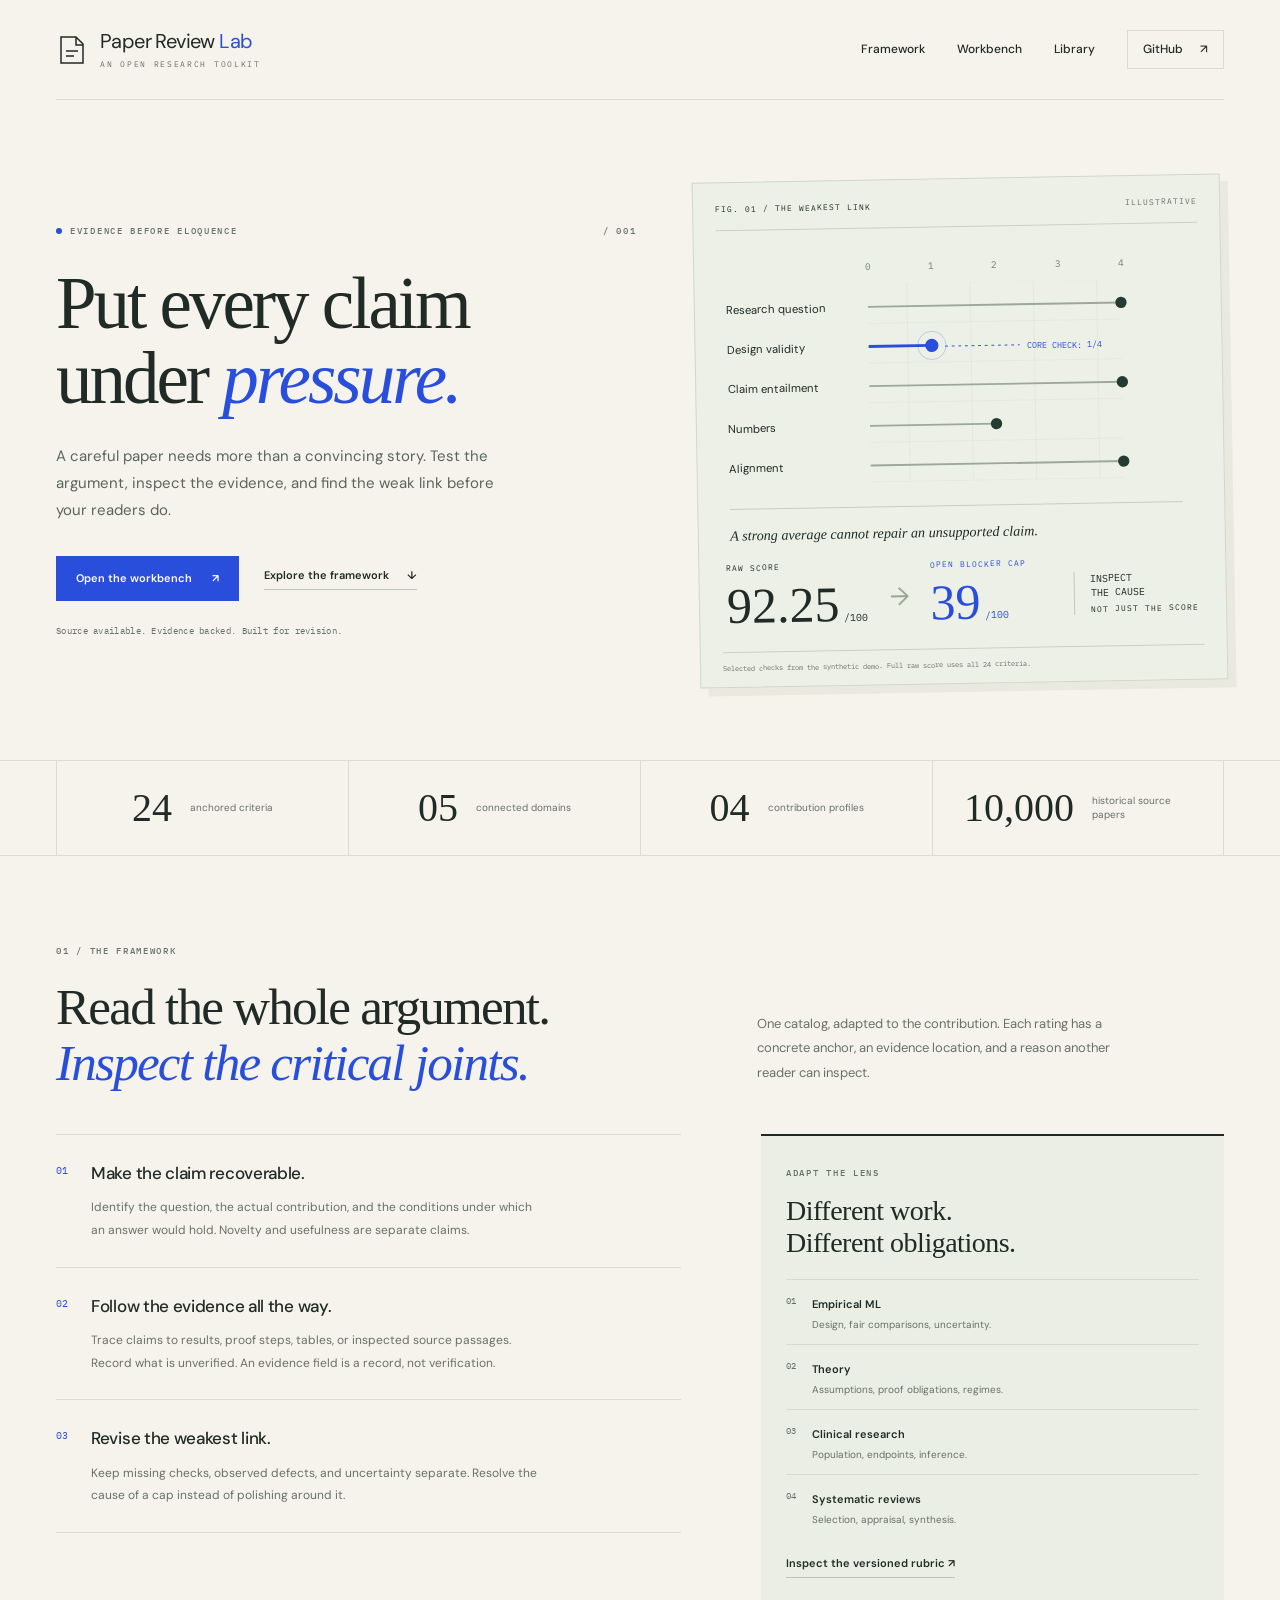
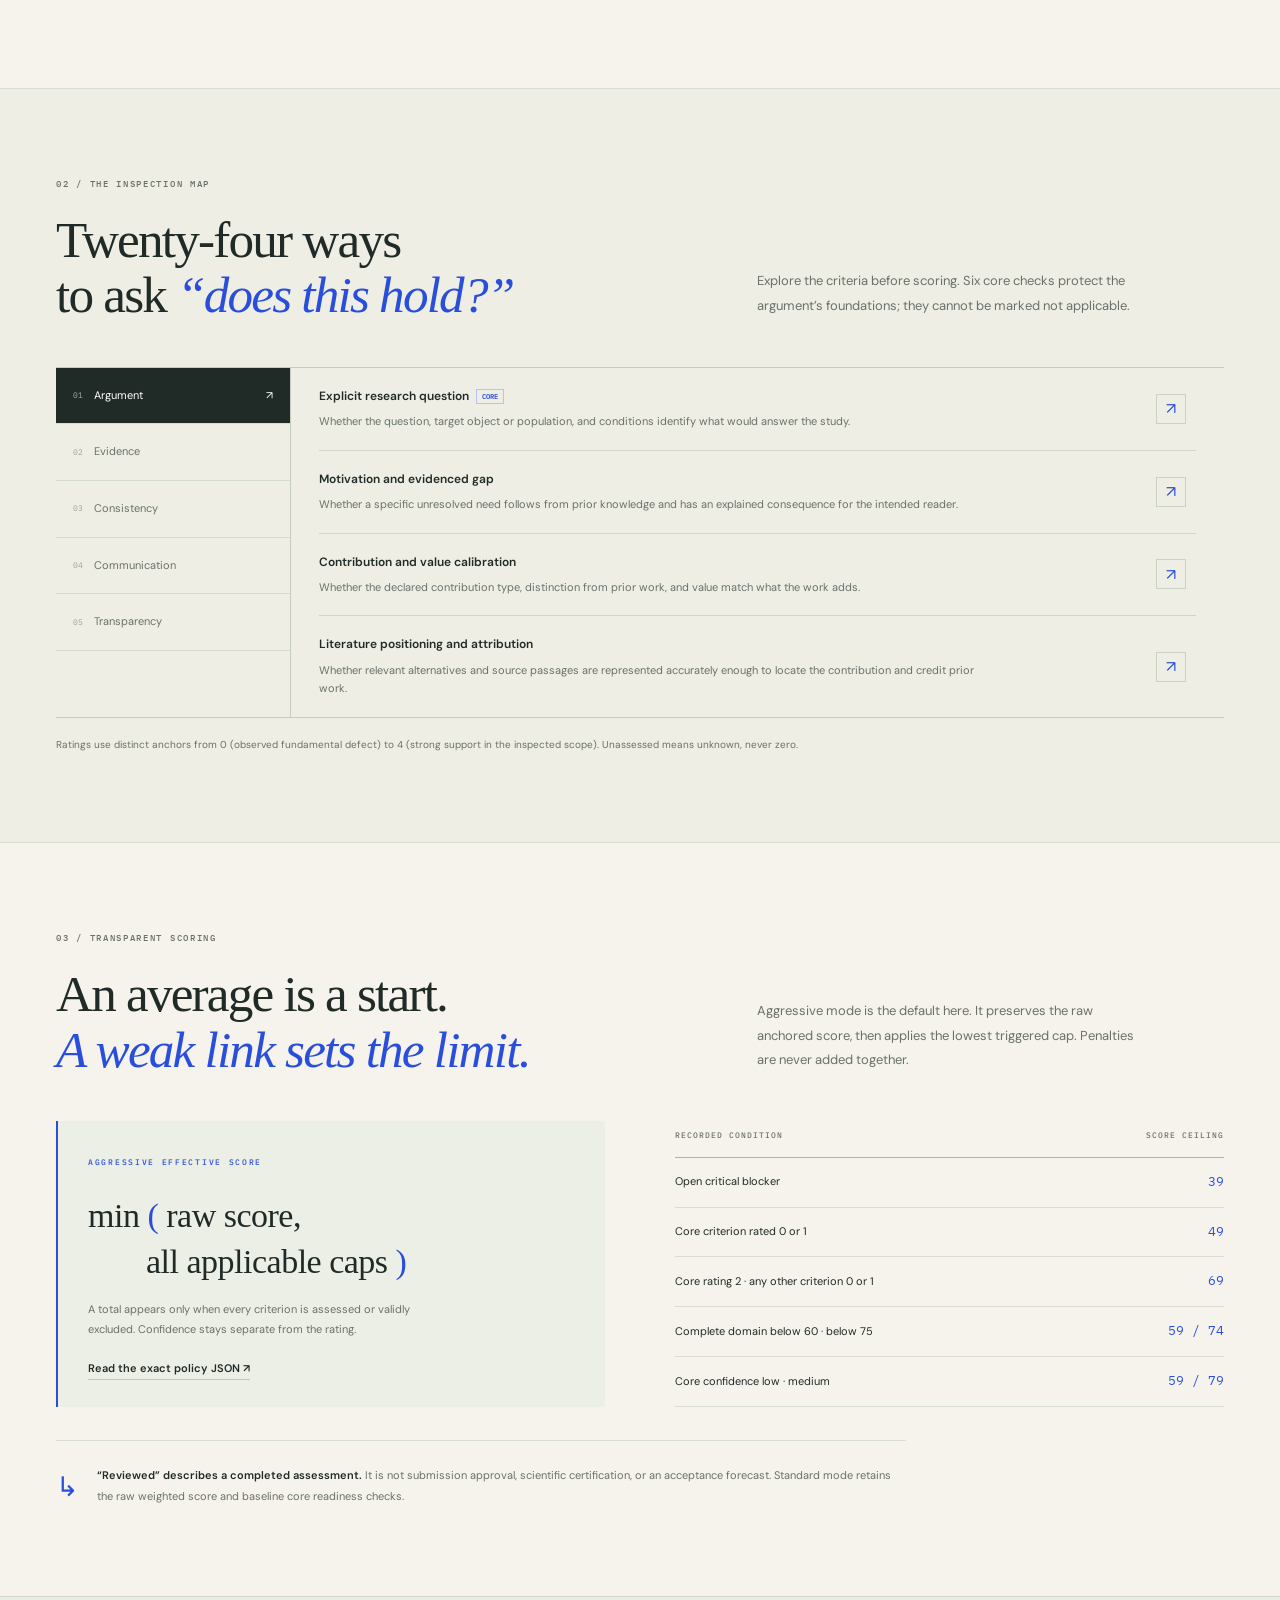
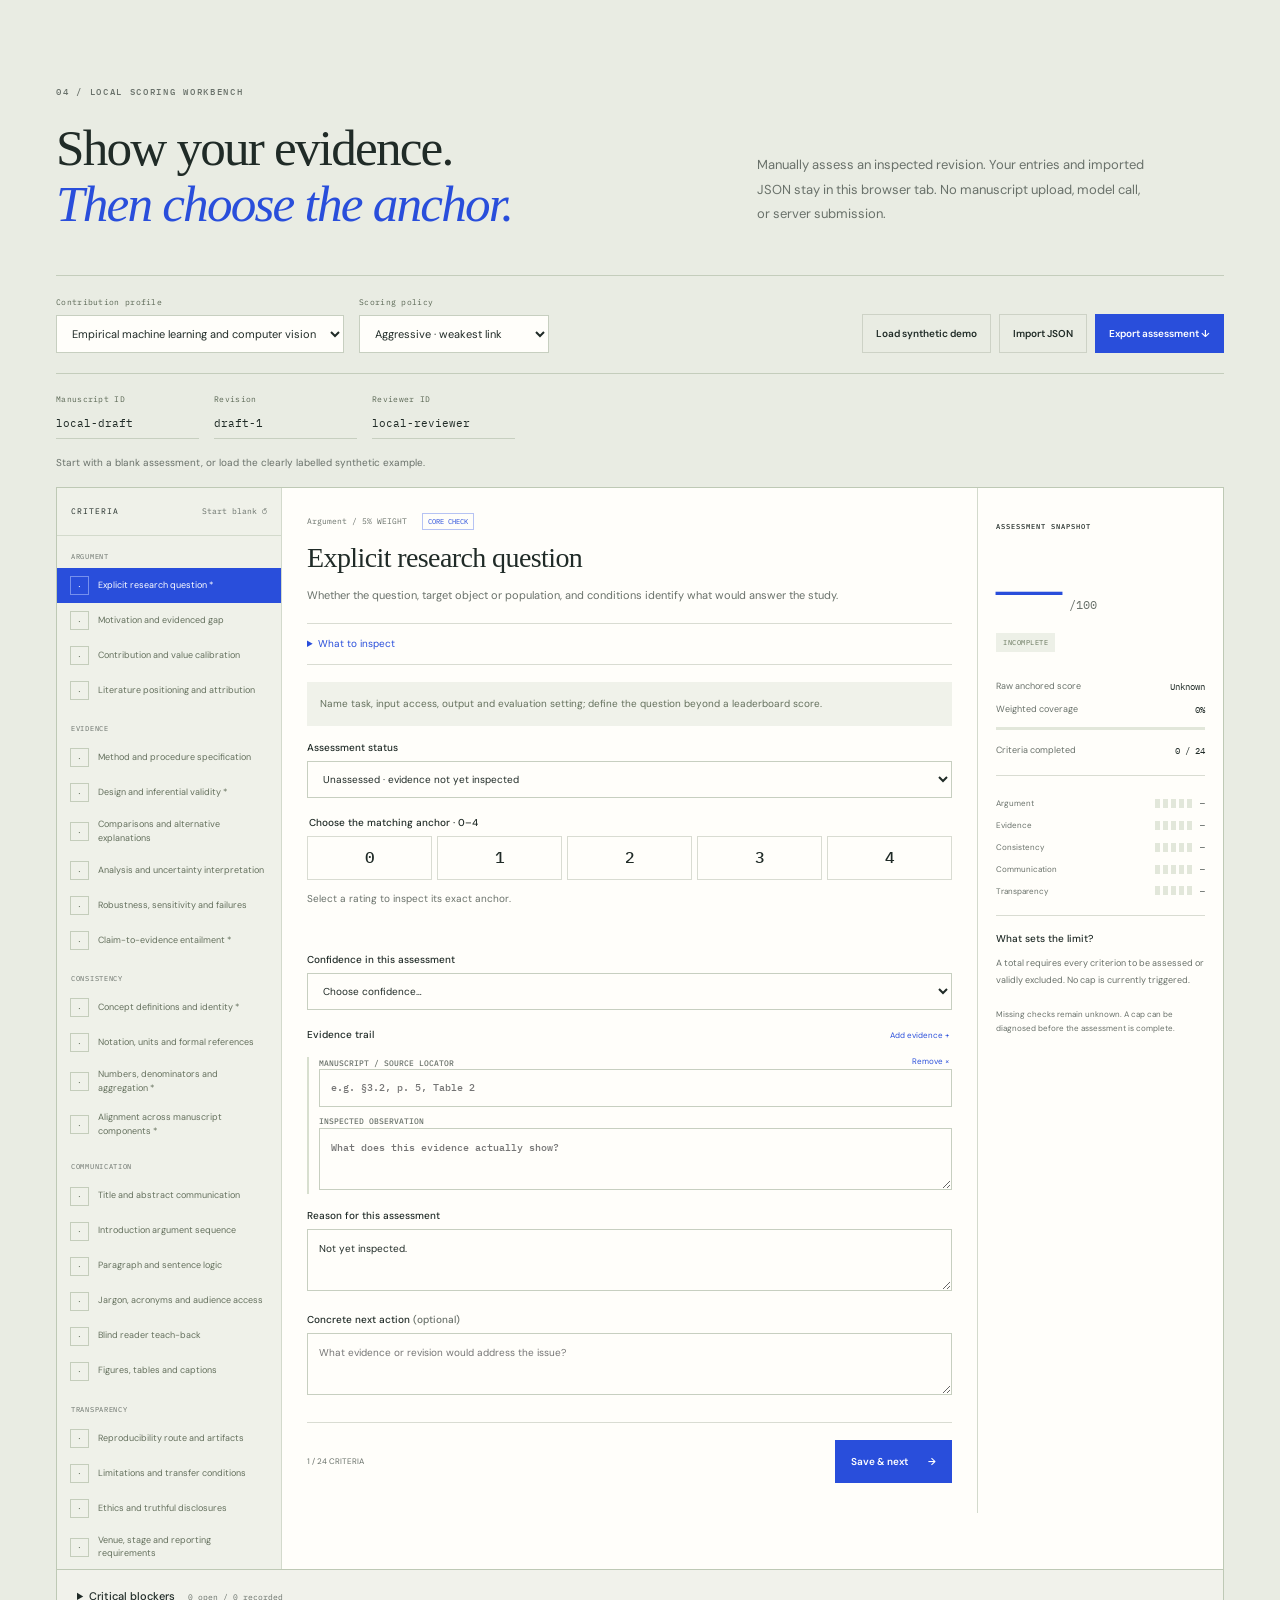
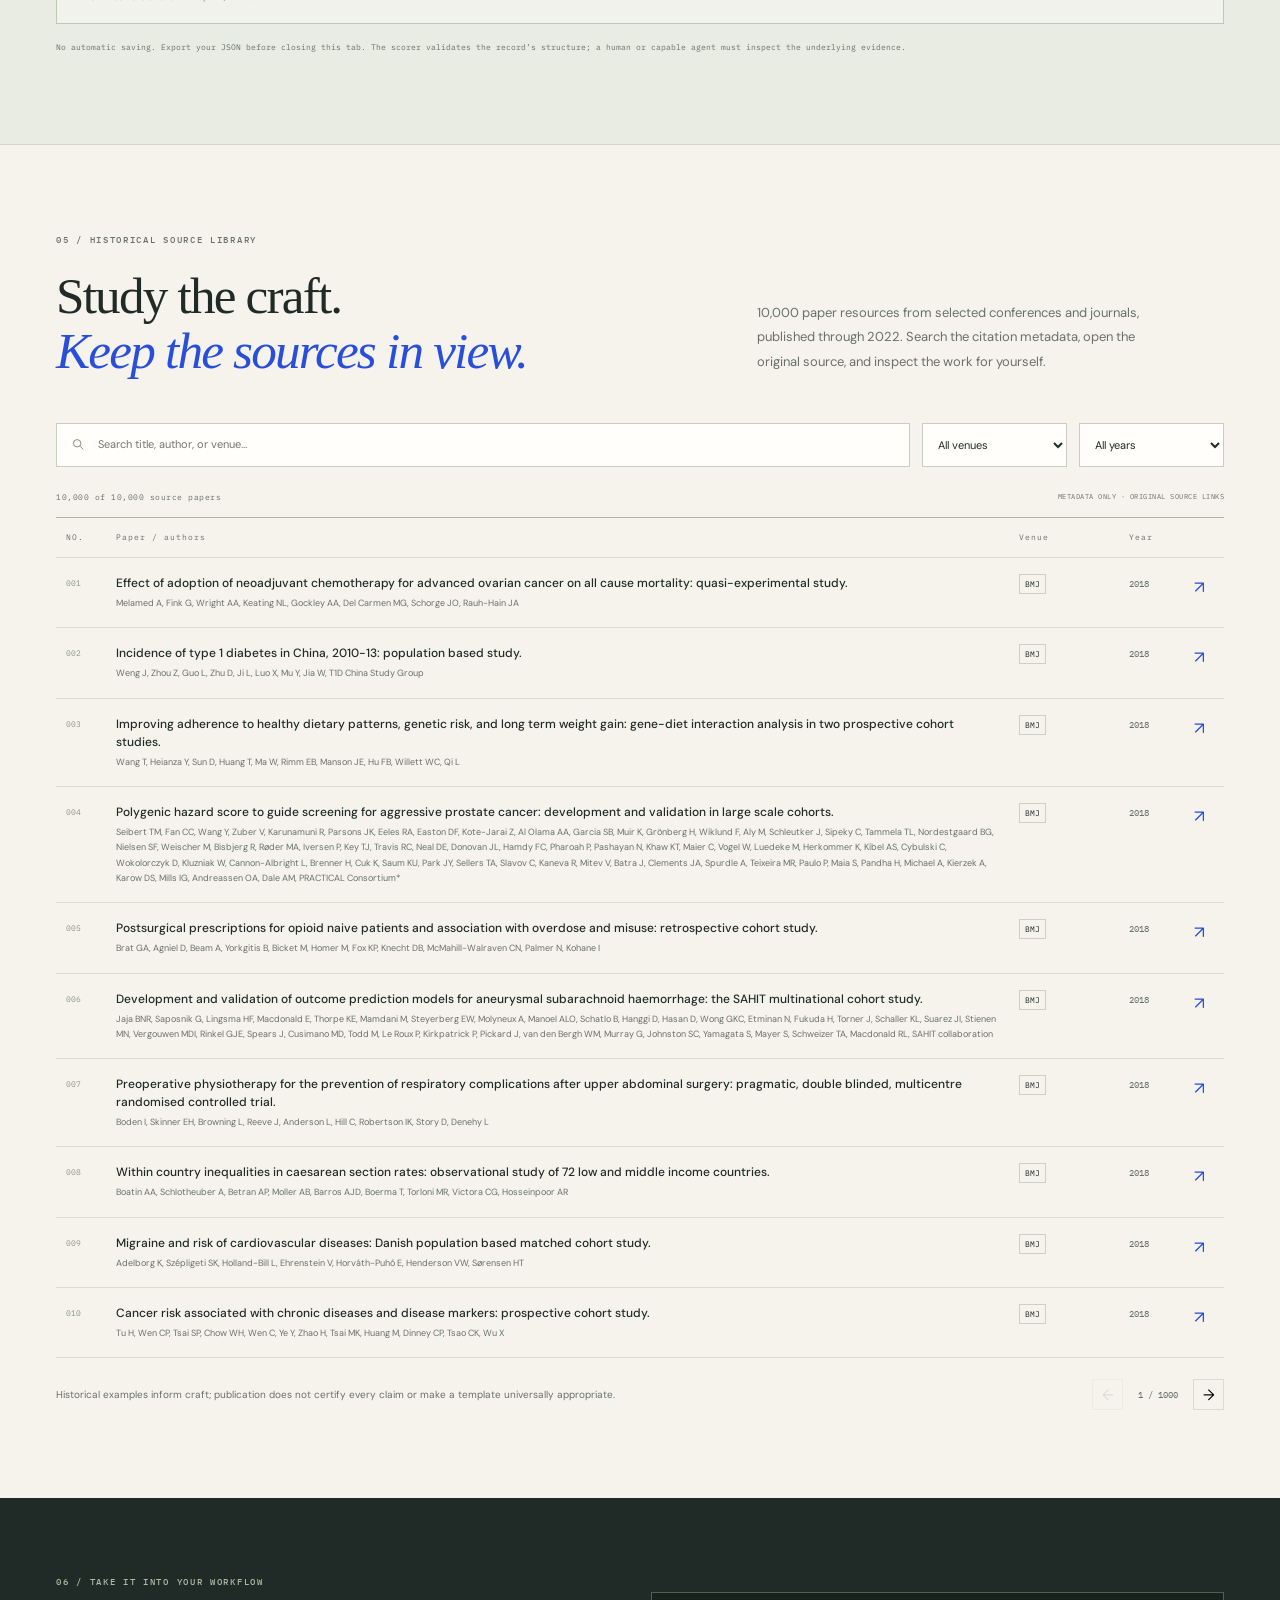
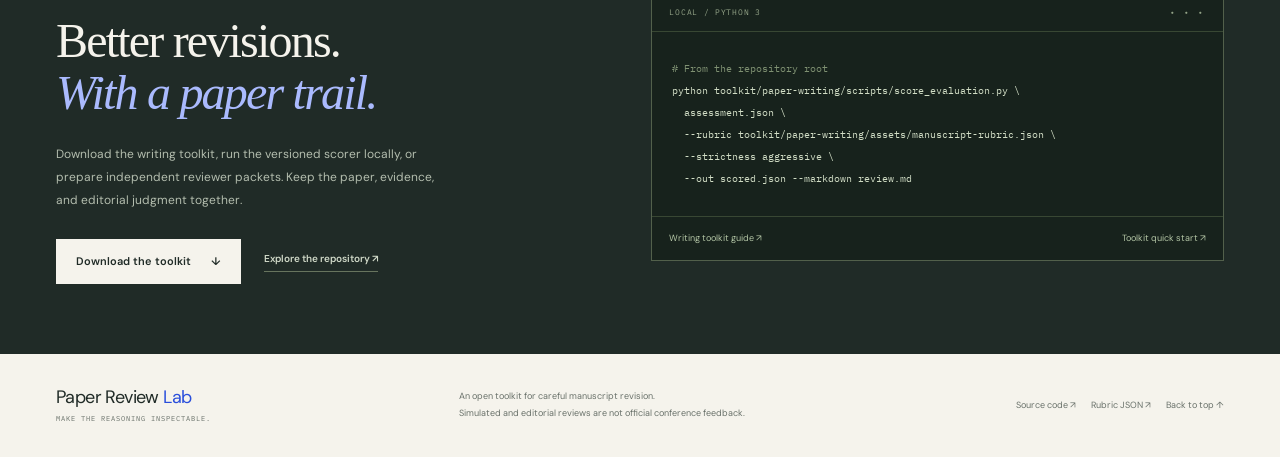
==== commit c1c943d4: "Expand historical paper resource library to 10000 validated records" ====
--- a/docs/index.html
+++ b/docs/index.html
@@ -4,7 +4,7 @@
   <meta charset="utf-8">
   <meta name="viewport" content="width=device-width, initial-scale=1">
   <meta name="theme-color" content="#f4f2eb">
-  <meta name="description" content="An open research toolkit for evidence-backed manuscript review. Inspect 24 criteria, trace weak links, and keep editorial scores accountable to evidence.">
+  <meta name="description" content="An open research toolkit for evidence-backed manuscript review. Inspect 24 criteria, explore 10,000 historical paper resources, and keep editorial scores accountable to evidence.">
   <title>Paper Review Lab — Put every claim under pressure.</title>
   <link rel="icon" href="./favicon.svg" type="image/svg+xml">
   <link rel="stylesheet" href="./site.css">
@@ -21,12 +21,12 @@
       <div class="hero-copy"><div class="eyebrow"><span class="status-dot"></span> EVIDENCE BEFORE ELOQUENCE <span class="edition">/ 001</span></div><h1>Put every claim<br>under <em>pressure.</em></h1><p class="hero-intro">A careful paper needs more than a convincing story. Test the argument, inspect the evidence, and find the weak link before your readers do.</p><div class="hero-actions"><a class="button primary" href="#workbench">Open the workbench <span>↗</span></a><a class="text-link" href="#framework">Explore the framework <span>↓</span></a></div><p class="hero-note">Source available. Evidence backed. Built for revision.</p></div>
       <figure class="hero-figure"><div class="figure-top"><span>FIG. 01 / THE WEAKEST LINK</span><span class="figure-live">ILLUSTRATIVE</span></div><svg class="stress-chart" viewBox="0 0 510 335" role="img" aria-labelledby="stress-title stress-desc"><title id="stress-title">Strong averages can conceal a weak claim</title><desc id="stress-desc">Selected core checks from the fictional demo have a design validity rating of 1 and a numbers rating of 2. Its full 24-criterion raw score is 92.25. An open critical blocker limits the aggressive effective score to 39.</desc><defs><pattern id="grid" width="67" height="42" patternUnits="userSpaceOnUse"><path d="M67 0H0V42" fill="none" stroke="#dedfd8" stroke-width="1"/></pattern></defs><rect x="160" y="43" width="268" height="210" fill="url(#grid)"/><g class="axis-label" text-anchor="middle"><text x="160" y="28">0</text><text x="227" y="28">1</text><text x="294" y="28">2</text><text x="361" y="28">3</text><text x="428" y="28">4</text></g><g class="chart-label"><text x="10" y="72">Research question</text><text x="10" y="114">Design validity</text><text x="10" y="156">Claim entailment</text><text x="10" y="198">Numbers</text><text x="10" y="240">Alignment</text></g><g stroke="#9da89b" stroke-width="2"><path d="M160 67H428M160 151H428M160 193H294M160 235H428"/></g><g fill="#233b32"><circle cx="428" cy="67" r="6"/><circle cx="428" cy="151" r="6"/><circle cx="294" cy="193" r="6"/><circle cx="428" cy="235" r="6"/></g><path d="M160 109H227" stroke="#294edb" stroke-width="3"/><circle cx="227" cy="109" r="7" fill="#294edb"/><circle cx="227" cy="109" r="15" fill="none" stroke="#294edb" stroke-opacity=".25"/><path d="M241 110H320" stroke="#294edb" stroke-dasharray="3 4"/><text x="328" y="114" class="weak-label">CORE CHECK: 1/4</text><path d="M10 279H490" stroke="#c8cbc1"/><text x="10" y="312" class="annotation">A strong average cannot repair an unsupported claim.</text></svg><div class="figure-scores"><div><span>RAW SCORE</span><strong>92.25<span>/100</span></strong></div><span class="score-arrow" aria-hidden="true">→</span><div class="capped-score"><span>OPEN BLOCKER CAP</span><strong>39<span>/100</span></strong></div><div class="figure-stamp">INSPECT<br>THE CAUSE<br><span>NOT JUST THE SCORE</span></div></div><figcaption>Selected checks from the synthetic demo. Full raw score uses all 24 criteria.</figcaption></figure>
     </section>
-    <div class="facts-strip"><div class="wrap facts"><div><strong>24</strong><span>anchored criteria</span></div><div><strong>05</strong><span>connected domains</span></div><div><strong>04</strong><span>contribution profiles</span></div><div><strong id="corpus-total">300</strong><span>historical source papers</span></div></div></div>
+    <div class="facts-strip"><div class="wrap facts"><div><strong>24</strong><span>anchored criteria</span></div><div><strong>05</strong><span>connected domains</span></div><div><strong>04</strong><span>contribution profiles</span></div><div><strong id="corpus-total">10,000</strong><span>historical source papers</span></div></div></div>
     <section class="section wrap framework" id="framework"><div class="section-heading"><div><span class="eyebrow">01 / THE FRAMEWORK</span><h2>Read the whole argument.<br><em>Inspect the critical joints.</em></h2></div><p>One catalog, adapted to the contribution. Each rating has a concrete anchor, an evidence location, and a reason another reader can inspect.</p></div><div class="framework-body"><div class="principles"><article><span class="step">01</span><div><h3>Make the claim recoverable.</h3><p>Identify the question, the actual contribution, and the conditions under which an answer would hold. Novelty and usefulness are separate claims.</p></div></article><article><span class="step">02</span><div><h3>Follow the evidence all the way.</h3><p>Trace claims to results, proof steps, tables, or inspected source passages. Record what is unverified. An evidence field is a record, not verification.</p></div></article><article><span class="step">03</span><div><h3>Revise the weakest link.</h3><p>Keep missing checks, observed defects, and uncertainty separate. Resolve the cause of a cap instead of polishing around it.</p></div></article></div><aside class="profiles"><span class="eyebrow">ADAPT THE LENS</span><h3>Different work.<br>Different obligations.</h3><div class="profile-line"><span>01</span><div><strong>Empirical ML</strong><p>Design, fair comparisons, uncertainty.</p></div></div><div class="profile-line"><span>02</span><div><strong>Theory</strong><p>Assumptions, proof obligations, regimes.</p></div></div><div class="profile-line"><span>03</span><div><strong>Clinical research</strong><p>Population, endpoints, inference.</p></div></div><div class="profile-line"><span>04</span><div><strong>Systematic reviews</strong><p>Selection, appraisal, synthesis.</p></div></div><a class="text-link" href="https://github.com/Optimizer077/paper-review-lab/blob/main/toolkit/paper-writing/assets/manuscript-rubric.json" target="_blank" rel="noopener">Inspect the versioned rubric ↗</a></aside></div></section>
     <section class="rubric-section section" id="rubric"><div class="wrap"><div class="section-heading"><div><span class="eyebrow">02 / THE INSPECTION MAP</span><h2>Twenty-four ways<br>to ask <em>“does this hold?”</em></h2></div><p>Explore the criteria before scoring. Six core checks protect the argument’s foundations; they cannot be marked not applicable.</p></div><div class="rubric-browser"><div id="domain-tabs" class="domain-tabs" role="tablist" aria-label="Rubric domains"></div><div id="rubric-criteria" class="rubric-criteria"><p>Loading the versioned rubric…</p></div></div><p class="small muted">Ratings use distinct anchors from 0 (observed fundamental defect) to 4 (strong support in the inspected scope). Unassessed means unknown, never zero.</p></div></section>
     <section class="section wrap rules" id="scoring"><div class="section-heading"><div><span class="eyebrow">03 / TRANSPARENT SCORING</span><h2>An average is a start.<br><em>A weak link sets the limit.</em></h2></div><p>Aggressive mode is the default here. It preserves the raw anchored score, then applies the lowest triggered cap. Penalties are never added together.</p></div><div class="rules-layout"><div class="formula"><span class="eyebrow">AGGRESSIVE EFFECTIVE SCORE</span><div class="formula-text">min <span>(</span> raw score,<br><span class="formula-indent">all applicable caps </span><span>)</span></div><p>A total appears only when every criterion is assessed or validly excluded. Confidence stays separate from the rating.</p><a class="text-link" href="./data/scoring-policies.json" target="_blank" rel="noopener">Read the exact policy JSON ↗</a></div><table class="rules-table"><caption class="sr-only">Aggressive scoring caps</caption><thead><tr><th>Recorded condition</th><th>Score ceiling</th></tr></thead><tbody><tr><td>Open critical blocker</td><td>39</td></tr><tr><td>Core criterion rated 0 or 1</td><td>49</td></tr><tr><td>Core rating 2 · any other criterion 0 or 1</td><td>69</td></tr><tr><td>Complete domain below 60 · below 75</td><td>59 / 74</td></tr><tr><td>Core confidence low · medium</td><td>59 / 79</td></tr></tbody></table></div><div class="interpretation"><span aria-hidden="true">↳</span><p><strong>“Reviewed” describes a completed assessment.</strong> It is not submission approval, scientific certification, or an acceptance forecast. Standard mode retains the raw weighted score and baseline core readiness checks.</p></div></section>
     <section class="workbench-section section" id="workbench"><div class="wrap"><div class="section-heading"><div><span class="eyebrow">04 / LOCAL SCORING WORKBENCH</span><h2>Show your evidence.<br><em>Then choose the anchor.</em></h2></div><p>Manually assess an inspected revision. Your entries and imported JSON stay in this browser tab. No manuscript upload, model call, or server submission.</p></div><noscript><p class="notice">Enable JavaScript to use the local workbench, or download the toolkit and run the Python scorer.</p></noscript><div id="load-error" class="notice error" hidden></div><div class="workbench-toolbar"><div class="field"><label for="profile">Contribution profile</label><select id="profile"><option>Loading…</option></select></div><div class="field"><label for="mode">Scoring policy</label><select id="mode"><option value="aggressive">Aggressive · weakest link</option><option value="standard">Standard · anchored average</option></select></div><div class="toolbar-buttons"><button id="load-demo" class="button secondary" type="button">Load synthetic demo</button><label class="button secondary import-label" for="import-json">Import JSON<input id="import-json" type="file" accept="application/json,.json"></label><button id="export-json" class="button primary" type="button">Export assessment ↓</button></div></div><div class="assessment-meta"><label>Manuscript ID<input id="subject-id" value="local-draft" spellcheck="false" autocomplete="off"></label><label>Revision<input id="revision" value="draft-1" autocomplete="off"></label><label>Reviewer ID<input id="reviewer-id" value="local-reviewer" spellcheck="false" autocomplete="off"></label><span id="demo-label" class="demo-label" hidden>SYNTHETIC DEMO · NOT A REAL PAPER</span></div><p id="workbench-message" class="workbench-message" role="status" aria-live="polite">Start with a blank assessment, or load the clearly labelled synthetic example.</p><div class="workbench-grid"><aside class="criterion-sidebar"><div class="sidebar-heading"><span>CRITERIA</span><button id="reset" type="button">Start blank ↺</button></div><div id="criterion-nav"></div></aside><div class="criterion-editor" id="criterion-editor"><p>Loading assessment controls…</p></div><aside class="score-panel" aria-label="Assessment result"><span class="eyebrow">ASSESSMENT SNAPSHOT</span><div class="effective-number"><strong id="effective-score">—</strong><span>/100</span></div><span id="readiness" class="readiness">INCOMPLETE</span><div class="score-detail"><span>Raw anchored score</span><b id="raw-score">Unknown</b></div><div class="score-detail"><span>Weighted coverage</span><b id="coverage">0%</b></div><div class="coverage-track"><span id="coverage-bar"></span></div><div class="score-detail"><span>Criteria completed</span><b id="completed">0 / 24</b></div><div id="domain-scores" class="domain-score-list"></div><div class="cap-diagnostics"><h4>What sets the limit?</h4><div id="cap-list"><p>Complete the evidence-backed assessment to obtain a total.</p></div></div><p class="score-footnote">Missing checks remain unknown. A cap can be diagnosed before the assessment is complete.</p></aside></div><details class="blockers-details"><summary>Critical blockers <span id="blocker-count">0 recorded</span></summary><p class="small muted">Record a concrete defect that defeats the central claim. A blocker is separate from an ordinary low rating. Every blocker needs its own evidence.</p><div id="blocker-list"></div><form id="blocker-form" class="blocker-form"><label>Related criterion<select id="blocker-criterion"></select></label><label>Blocker description<input name="description" required placeholder="What prevents the central inference?"></label><label>Evidence locator<input name="locator" required placeholder="e.g. §3.2, Table 2"></label><label>Observed evidence<input name="observation" required placeholder="What did you inspect?"></label><button type="submit" class="button secondary">Record open blocker +</button></form></details><p class="privacy-note">No automatic saving. Export your JSON before closing this tab. The scorer validates the record’s structure; a human or capable agent must inspect the underlying evidence.</p></div></section>
-    <section class="section wrap library" id="library"><div class="section-heading"><div><span class="eyebrow">05 / HISTORICAL SOURCE LIBRARY</span><h2>Study the craft.<br><em>Keep the sources in view.</em></h2></div><p>A historical corpus of papers published through 2022. Browse the metadata, open the original source, and inspect the work for yourself.</p></div><div class="library-controls"><label class="search-field"><span class="sr-only">Search papers by title, author or venue</span><svg viewBox="0 0 24 24" aria-hidden="true"><circle cx="10" cy="10" r="6"/><path d="m15 15 5 5"/></svg><input id="paper-search" type="search" placeholder="Search title, author, or venue…"></label><label><span class="sr-only">Filter by venue</span><select id="venue-filter"><option value="">All venues</option></select></label><label><span class="sr-only">Filter by year</span><select id="year-filter"><option value="">All years</option></select></label></div><div class="library-topline"><span id="source-count" aria-live="polite">Loading source metadata…</span><span>METADATA ONLY · ORIGINAL SOURCE LINKS</span></div><div class="source-table-wrap"><table class="source-table"><thead><tr><th class="source-number">NO.</th><th>Paper / authors</th><th>Venue</th><th>Year</th><th><span class="sr-only">Source</span></th></tr></thead><tbody id="source-rows"></tbody></table></div><div class="library-pagination"><p class="small muted">Historical examples inform craft; publication does not certify every claim or make a template universally appropriate.</p><div><button id="prev-page" class="page-button" type="button" aria-label="Previous source page">←</button><span id="page-status">1 / 1</span><button id="next-page" class="page-button" type="button" aria-label="Next source page">→</button></div></div></section>
+    <section class="section wrap library" id="library"><div class="section-heading"><div><span class="eyebrow">05 / HISTORICAL SOURCE LIBRARY</span><h2>Study the craft.<br><em>Keep the sources in view.</em></h2></div><p>10,000 paper resources from selected conferences and journals, published through 2022. Search the citation metadata, open the original source, and inspect the work for yourself.</p></div><div class="library-controls"><label class="search-field"><span class="sr-only">Search papers by title, author or venue</span><svg viewBox="0 0 24 24" aria-hidden="true"><circle cx="10" cy="10" r="6"/><path d="m15 15 5 5"/></svg><input id="paper-search" type="search" placeholder="Search title, author, or venue…"></label><label><span class="sr-only">Filter by venue</span><select id="venue-filter"><option value="">All venues</option></select></label><label><span class="sr-only">Filter by year</span><select id="year-filter"><option value="">All years</option></select></label></div><div class="library-topline"><span id="source-count" aria-live="polite">Loading source metadata…</span><span>METADATA ONLY · ORIGINAL SOURCE LINKS</span></div><div class="source-table-wrap"><table class="source-table"><thead><tr><th class="source-number">NO.</th><th>Paper / authors</th><th>Venue</th><th>Year</th><th><span class="sr-only">Source</span></th></tr></thead><tbody id="source-rows"></tbody></table></div><div class="library-pagination"><p class="small muted">Historical examples inform craft; publication does not certify every claim or make a template universally appropriate.</p><div><button id="prev-page" class="page-button" type="button" aria-label="Previous source page">←</button><span id="page-status">1 / 1</span><button id="next-page" class="page-button" type="button" aria-label="Next source page">→</button></div></div></section>
     <section class="get-started" id="download"><div class="wrap download-layout"><div><span class="eyebrow">06 / TAKE IT INTO YOUR WORKFLOW</span><h2>Better revisions.<br><em>With a paper trail.</em></h2><p>Download the writing toolkit, run the versioned scorer locally, or prepare independent reviewer packets. Keep the paper, evidence, and editorial judgment together.</p><div class="download-actions"><a class="button light" href="./downloads/paper-review-lab.zip" download>Download the toolkit <span>↓</span></a><a class="text-link" href="https://github.com/Optimizer077/paper-review-lab" target="_blank" rel="noopener">Explore the repository ↗</a></div></div><div class="terminal"><div class="terminal-head"><span>LOCAL / PYTHON 3</span><span aria-hidden="true">● ● ●</span></div><pre><code><span class="code-comment"># From the repository root</span>
 python toolkit/paper-writing/scripts/score_evaluation.py \
   assessment.json \
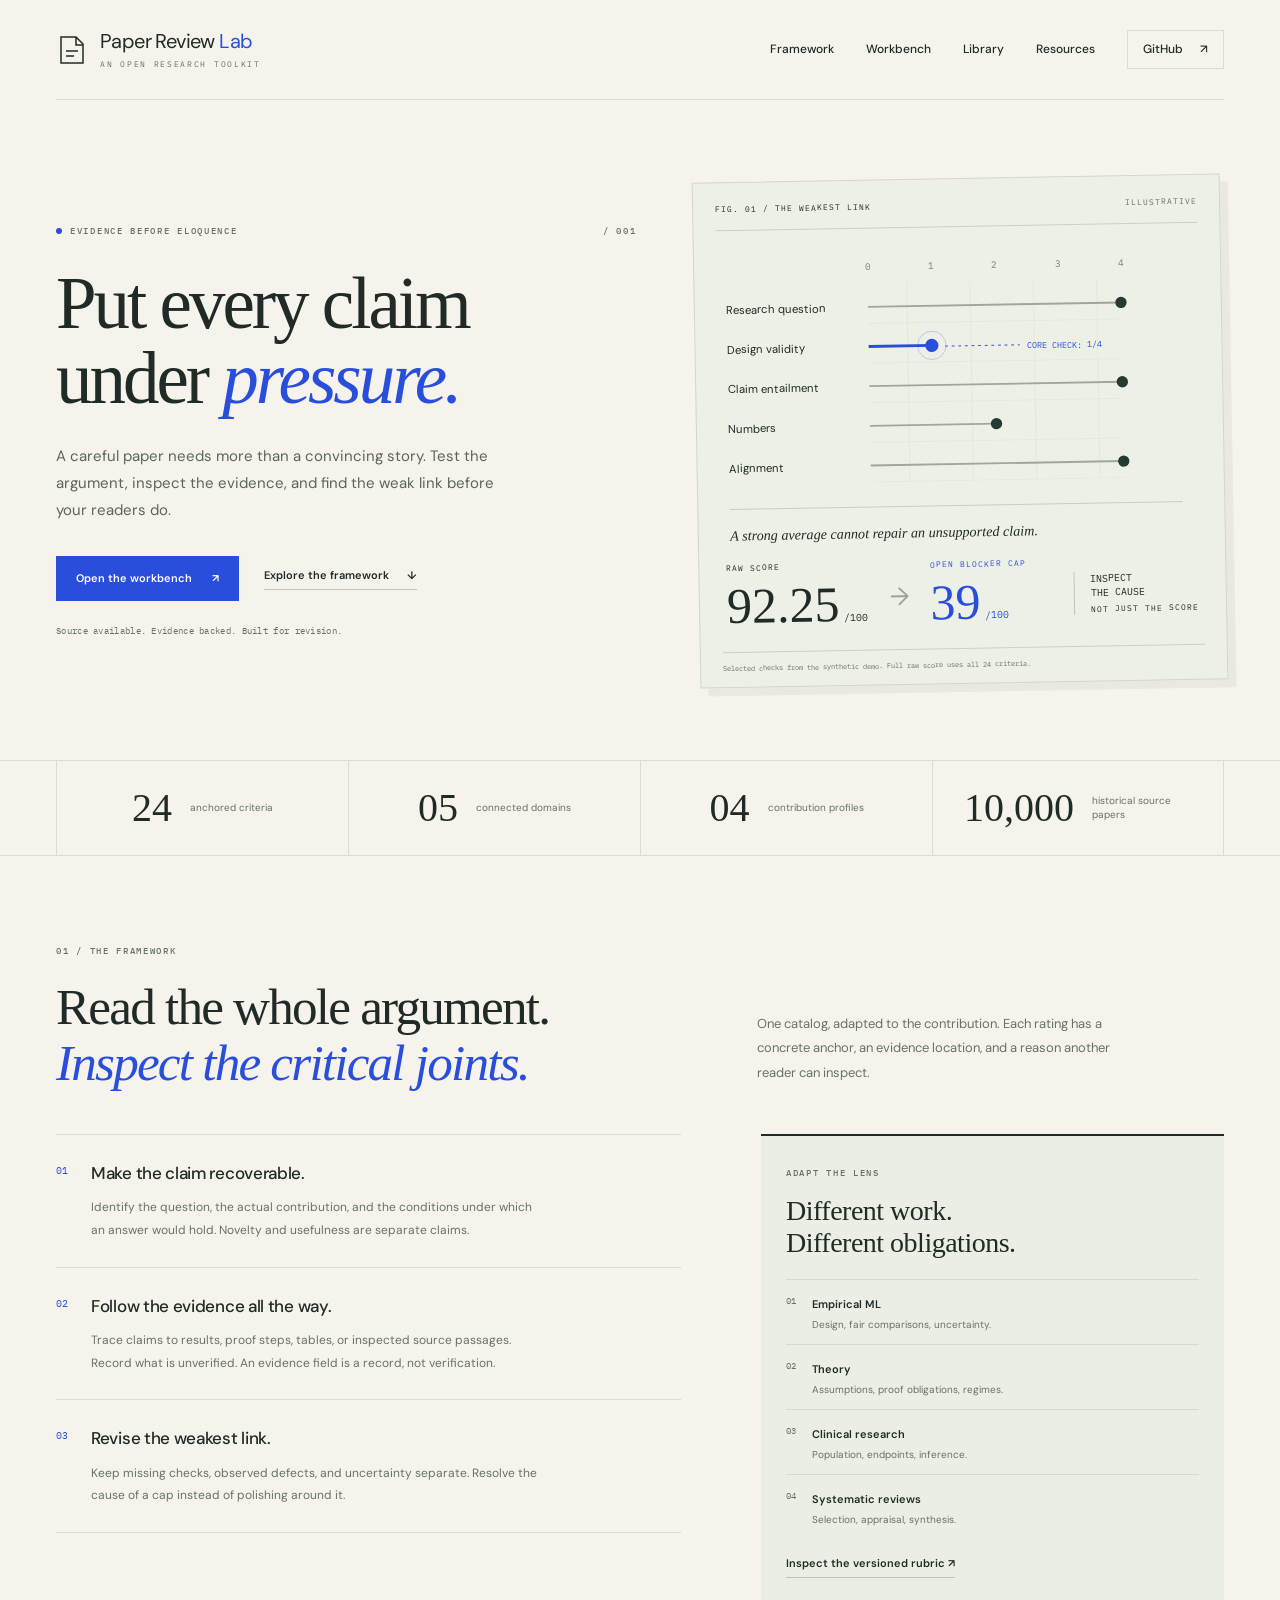
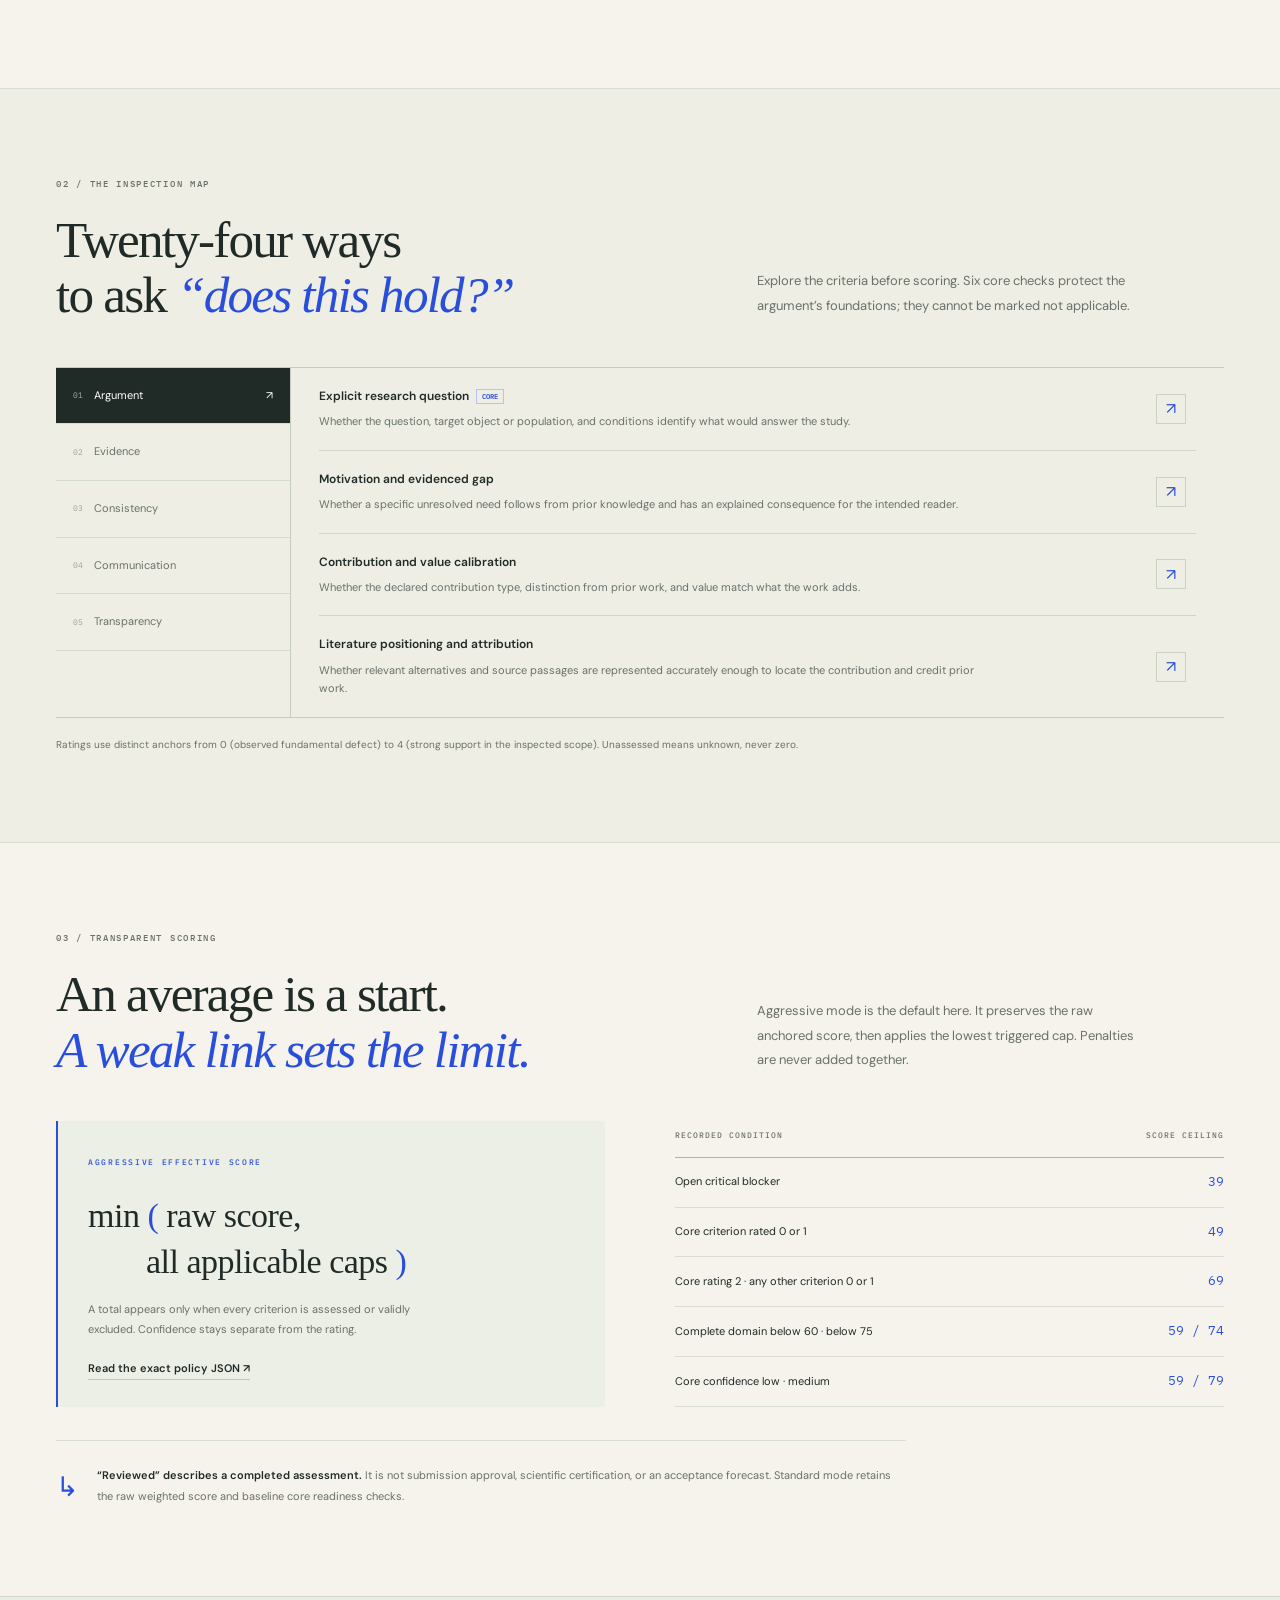
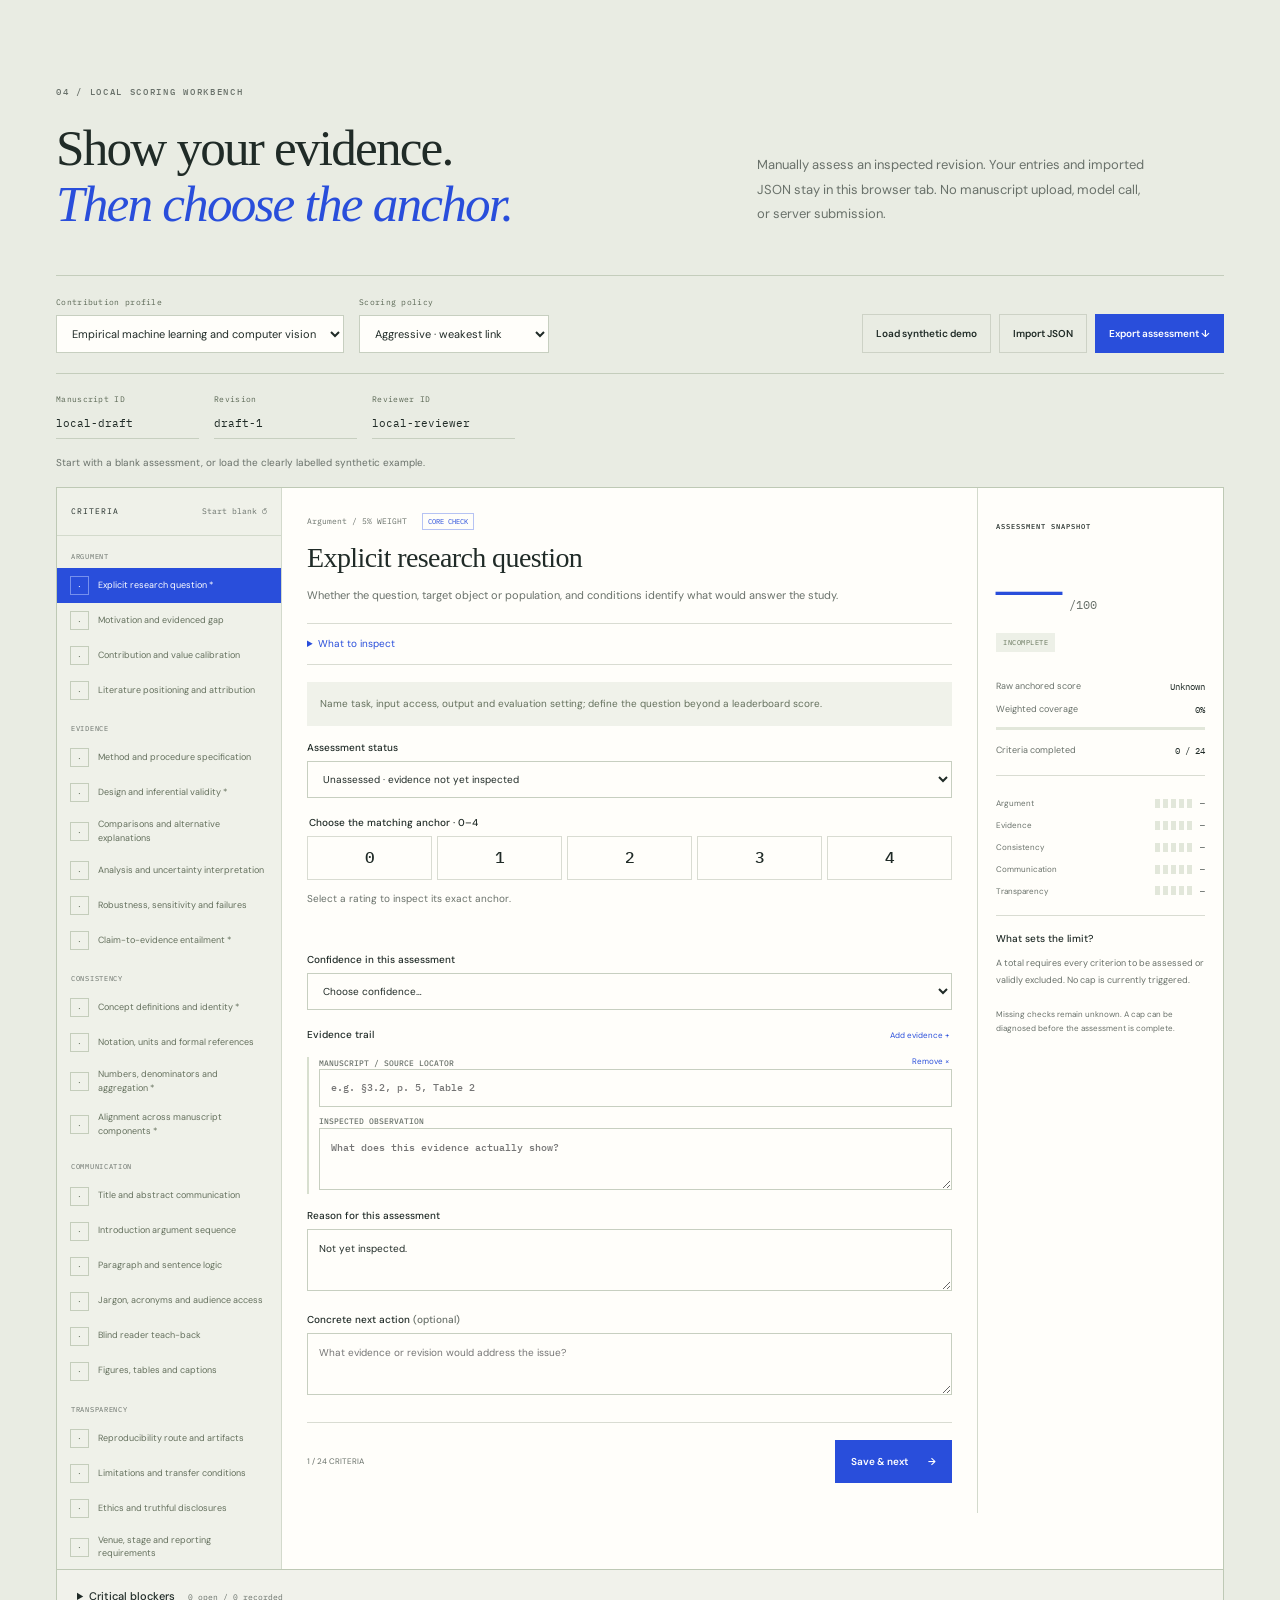
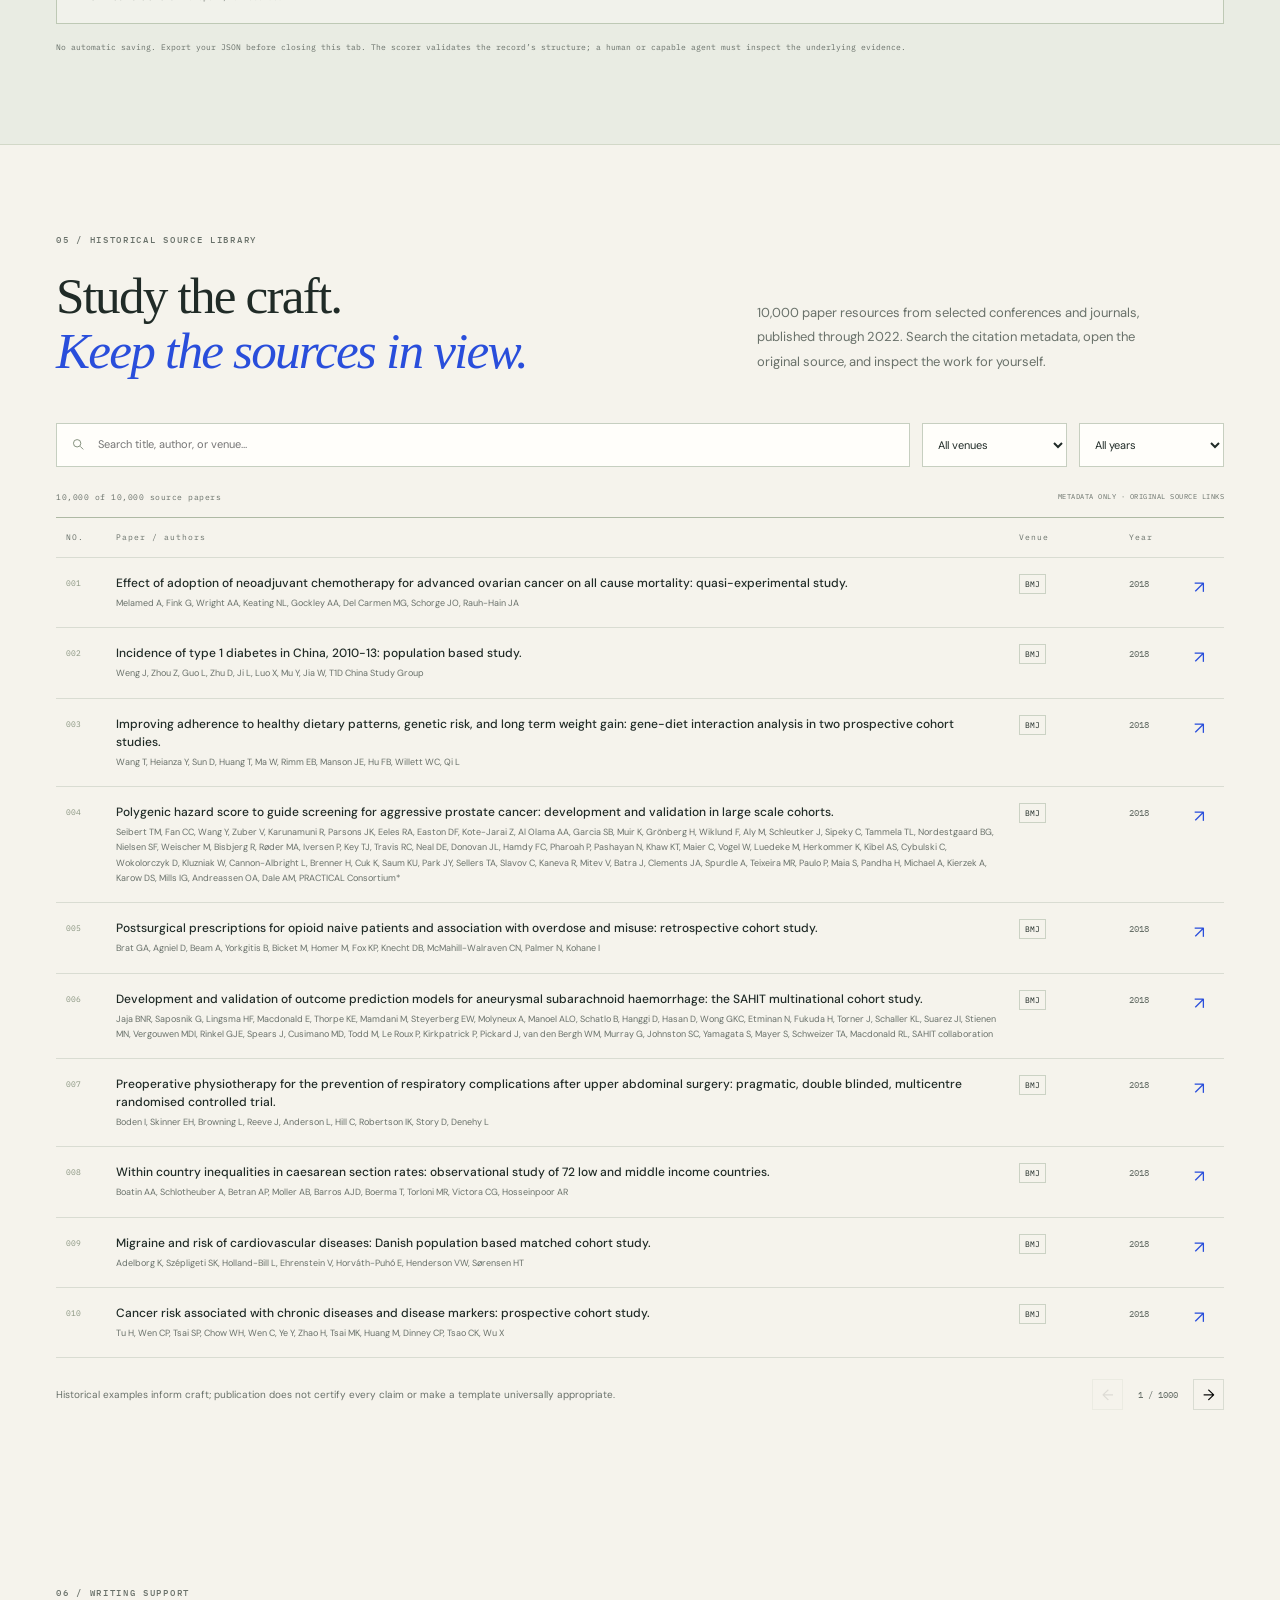
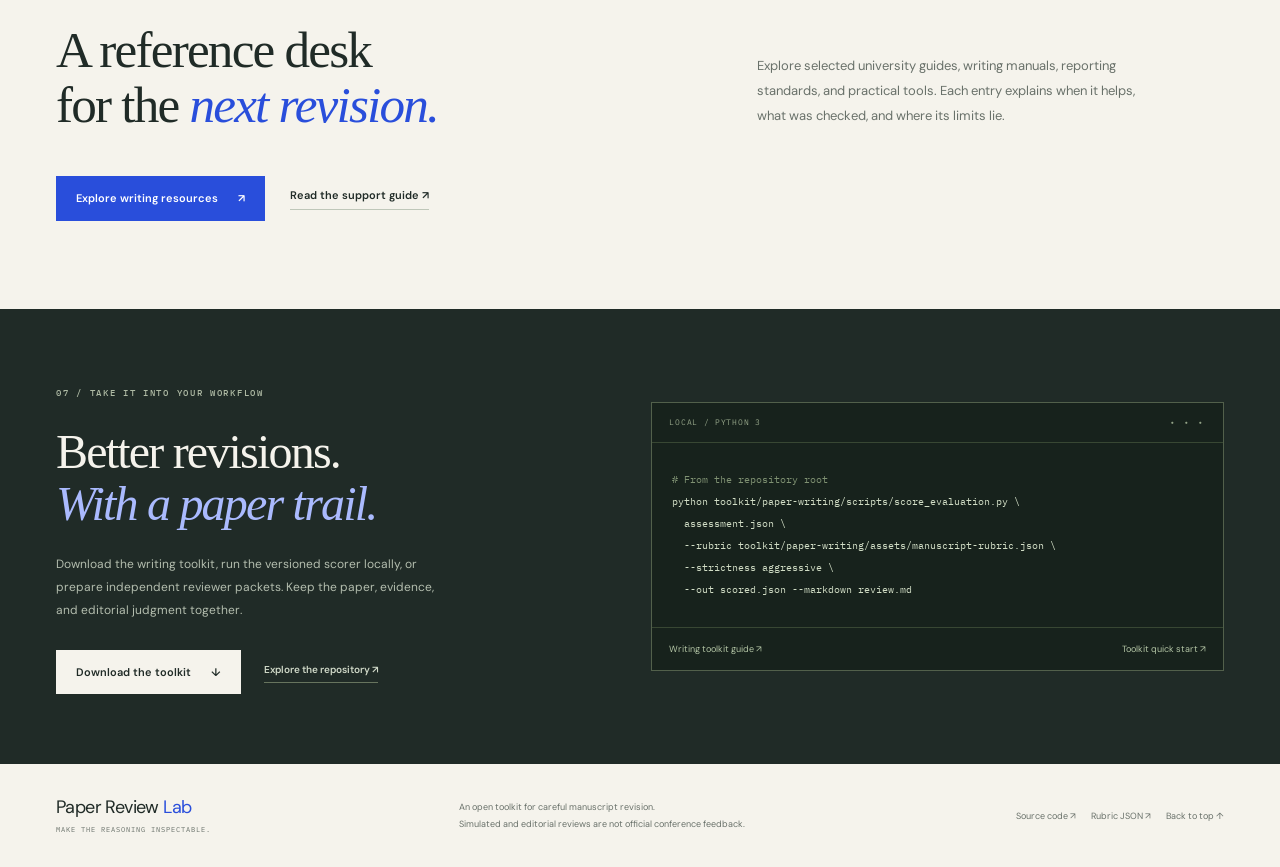
==== commit 2cbcac6b: "Add curated writing support resources and searchable guide hub" ====
--- a/docs/index.html
+++ b/docs/index.html
@@ -14,7 +14,7 @@
   <a class="skip" href="#main">Skip to content</a>
   <header class="site-header wrap">
     <a class="brand" href="#" aria-label="Paper Review Lab home"><svg viewBox="0 0 32 32" aria-hidden="true"><path d="M5 3h15l7 7v19H5zM20 3v8h7M10 17h12M10 22h8"/></svg><span>Paper Review <b>Lab</b><small>AN OPEN RESEARCH TOOLKIT</small></span></a>
-    <nav aria-label="Main navigation"><a href="#framework">Framework</a><a href="#workbench">Workbench</a><a href="#library">Library</a><a class="nav-github" href="https://github.com/Optimizer077/paper-review-lab" target="_blank" rel="noopener">GitHub <span aria-hidden="true">↗</span></a></nav>
+    <nav aria-label="Main navigation"><a href="#framework">Framework</a><a href="#workbench">Workbench</a><a href="#library">Library</a><a href="./resources.html">Resources</a><a class="nav-github" href="https://github.com/Optimizer077/paper-review-lab" target="_blank" rel="noopener">GitHub <span aria-hidden="true">↗</span></a></nav>
   </header>
   <main id="main">
     <section class="hero wrap">
@@ -27,7 +27,8 @@
     <section class="section wrap rules" id="scoring"><div class="section-heading"><div><span class="eyebrow">03 / TRANSPARENT SCORING</span><h2>An average is a start.<br><em>A weak link sets the limit.</em></h2></div><p>Aggressive mode is the default here. It preserves the raw anchored score, then applies the lowest triggered cap. Penalties are never added together.</p></div><div class="rules-layout"><div class="formula"><span class="eyebrow">AGGRESSIVE EFFECTIVE SCORE</span><div class="formula-text">min <span>(</span> raw score,<br><span class="formula-indent">all applicable caps </span><span>)</span></div><p>A total appears only when every criterion is assessed or validly excluded. Confidence stays separate from the rating.</p><a class="text-link" href="./data/scoring-policies.json" target="_blank" rel="noopener">Read the exact policy JSON ↗</a></div><table class="rules-table"><caption class="sr-only">Aggressive scoring caps</caption><thead><tr><th>Recorded condition</th><th>Score ceiling</th></tr></thead><tbody><tr><td>Open critical blocker</td><td>39</td></tr><tr><td>Core criterion rated 0 or 1</td><td>49</td></tr><tr><td>Core rating 2 · any other criterion 0 or 1</td><td>69</td></tr><tr><td>Complete domain below 60 · below 75</td><td>59 / 74</td></tr><tr><td>Core confidence low · medium</td><td>59 / 79</td></tr></tbody></table></div><div class="interpretation"><span aria-hidden="true">↳</span><p><strong>“Reviewed” describes a completed assessment.</strong> It is not submission approval, scientific certification, or an acceptance forecast. Standard mode retains the raw weighted score and baseline core readiness checks.</p></div></section>
     <section class="workbench-section section" id="workbench"><div class="wrap"><div class="section-heading"><div><span class="eyebrow">04 / LOCAL SCORING WORKBENCH</span><h2>Show your evidence.<br><em>Then choose the anchor.</em></h2></div><p>Manually assess an inspected revision. Your entries and imported JSON stay in this browser tab. No manuscript upload, model call, or server submission.</p></div><noscript><p class="notice">Enable JavaScript to use the local workbench, or download the toolkit and run the Python scorer.</p></noscript><div id="load-error" class="notice error" hidden></div><div class="workbench-toolbar"><div class="field"><label for="profile">Contribution profile</label><select id="profile"><option>Loading…</option></select></div><div class="field"><label for="mode">Scoring policy</label><select id="mode"><option value="aggressive">Aggressive · weakest link</option><option value="standard">Standard · anchored average</option></select></div><div class="toolbar-buttons"><button id="load-demo" class="button secondary" type="button">Load synthetic demo</button><label class="button secondary import-label" for="import-json">Import JSON<input id="import-json" type="file" accept="application/json,.json"></label><button id="export-json" class="button primary" type="button">Export assessment ↓</button></div></div><div class="assessment-meta"><label>Manuscript ID<input id="subject-id" value="local-draft" spellcheck="false" autocomplete="off"></label><label>Revision<input id="revision" value="draft-1" autocomplete="off"></label><label>Reviewer ID<input id="reviewer-id" value="local-reviewer" spellcheck="false" autocomplete="off"></label><span id="demo-label" class="demo-label" hidden>SYNTHETIC DEMO · NOT A REAL PAPER</span></div><p id="workbench-message" class="workbench-message" role="status" aria-live="polite">Start with a blank assessment, or load the clearly labelled synthetic example.</p><div class="workbench-grid"><aside class="criterion-sidebar"><div class="sidebar-heading"><span>CRITERIA</span><button id="reset" type="button">Start blank ↺</button></div><div id="criterion-nav"></div></aside><div class="criterion-editor" id="criterion-editor"><p>Loading assessment controls…</p></div><aside class="score-panel" aria-label="Assessment result"><span class="eyebrow">ASSESSMENT SNAPSHOT</span><div class="effective-number"><strong id="effective-score">—</strong><span>/100</span></div><span id="readiness" class="readiness">INCOMPLETE</span><div class="score-detail"><span>Raw anchored score</span><b id="raw-score">Unknown</b></div><div class="score-detail"><span>Weighted coverage</span><b id="coverage">0%</b></div><div class="coverage-track"><span id="coverage-bar"></span></div><div class="score-detail"><span>Criteria completed</span><b id="completed">0 / 24</b></div><div id="domain-scores" class="domain-score-list"></div><div class="cap-diagnostics"><h4>What sets the limit?</h4><div id="cap-list"><p>Complete the evidence-backed assessment to obtain a total.</p></div></div><p class="score-footnote">Missing checks remain unknown. A cap can be diagnosed before the assessment is complete.</p></aside></div><details class="blockers-details"><summary>Critical blockers <span id="blocker-count">0 recorded</span></summary><p class="small muted">Record a concrete defect that defeats the central claim. A blocker is separate from an ordinary low rating. Every blocker needs its own evidence.</p><div id="blocker-list"></div><form id="blocker-form" class="blocker-form"><label>Related criterion<select id="blocker-criterion"></select></label><label>Blocker description<input name="description" required placeholder="What prevents the central inference?"></label><label>Evidence locator<input name="locator" required placeholder="e.g. §3.2, Table 2"></label><label>Observed evidence<input name="observation" required placeholder="What did you inspect?"></label><button type="submit" class="button secondary">Record open blocker +</button></form></details><p class="privacy-note">No automatic saving. Export your JSON before closing this tab. The scorer validates the record’s structure; a human or capable agent must inspect the underlying evidence.</p></div></section>
     <section class="section wrap library" id="library"><div class="section-heading"><div><span class="eyebrow">05 / HISTORICAL SOURCE LIBRARY</span><h2>Study the craft.<br><em>Keep the sources in view.</em></h2></div><p>10,000 paper resources from selected conferences and journals, published through 2022. Search the citation metadata, open the original source, and inspect the work for yourself.</p></div><div class="library-controls"><label class="search-field"><span class="sr-only">Search papers by title, author or venue</span><svg viewBox="0 0 24 24" aria-hidden="true"><circle cx="10" cy="10" r="6"/><path d="m15 15 5 5"/></svg><input id="paper-search" type="search" placeholder="Search title, author, or venue…"></label><label><span class="sr-only">Filter by venue</span><select id="venue-filter"><option value="">All venues</option></select></label><label><span class="sr-only">Filter by year</span><select id="year-filter"><option value="">All years</option></select></label></div><div class="library-topline"><span id="source-count" aria-live="polite">Loading source metadata…</span><span>METADATA ONLY · ORIGINAL SOURCE LINKS</span></div><div class="source-table-wrap"><table class="source-table"><thead><tr><th class="source-number">NO.</th><th>Paper / authors</th><th>Venue</th><th>Year</th><th><span class="sr-only">Source</span></th></tr></thead><tbody id="source-rows"></tbody></table></div><div class="library-pagination"><p class="small muted">Historical examples inform craft; publication does not certify every claim or make a template universally appropriate.</p><div><button id="prev-page" class="page-button" type="button" aria-label="Previous source page">←</button><span id="page-status">1 / 1</span><button id="next-page" class="page-button" type="button" aria-label="Next source page">→</button></div></div></section>
-    <section class="get-started" id="download"><div class="wrap download-layout"><div><span class="eyebrow">06 / TAKE IT INTO YOUR WORKFLOW</span><h2>Better revisions.<br><em>With a paper trail.</em></h2><p>Download the writing toolkit, run the versioned scorer locally, or prepare independent reviewer packets. Keep the paper, evidence, and editorial judgment together.</p><div class="download-actions"><a class="button light" href="./downloads/paper-review-lab.zip" download>Download the toolkit <span>↓</span></a><a class="text-link" href="https://github.com/Optimizer077/paper-review-lab" target="_blank" rel="noopener">Explore the repository ↗</a></div></div><div class="terminal"><div class="terminal-head"><span>LOCAL / PYTHON 3</span><span aria-hidden="true">● ● ●</span></div><pre><code><span class="code-comment"># From the repository root</span>
+    <section class="section wrap" id="support"><div class="section-heading"><div><span class="eyebrow">06 / WRITING SUPPORT</span><h2>A reference desk<br>for the <em>next revision.</em></h2></div><p>Explore selected university guides, writing manuals, reporting standards, and practical tools. Each entry explains when it helps, what was checked, and where its limits lie.</p></div><div class="hero-actions"><a class="button primary" href="./resources.html">Explore writing resources <span>↗</span></a><a class="text-link" href="https://github.com/Optimizer077/paper-review-lab/blob/main/toolkit/paper-writing/references/writing-support-guide.md">Read the support guide ↗</a></div></section>
+    <section class="get-started" id="download"><div class="wrap download-layout"><div><span class="eyebrow">07 / TAKE IT INTO YOUR WORKFLOW</span><h2>Better revisions.<br><em>With a paper trail.</em></h2><p>Download the writing toolkit, run the versioned scorer locally, or prepare independent reviewer packets. Keep the paper, evidence, and editorial judgment together.</p><div class="download-actions"><a class="button light" href="./downloads/paper-review-lab.zip" download>Download the toolkit <span>↓</span></a><a class="text-link" href="https://github.com/Optimizer077/paper-review-lab" target="_blank" rel="noopener">Explore the repository ↗</a></div></div><div class="terminal"><div class="terminal-head"><span>LOCAL / PYTHON 3</span><span aria-hidden="true">● ● ●</span></div><pre><code><span class="code-comment"># From the repository root</span>
 python toolkit/paper-writing/scripts/score_evaluation.py \
   assessment.json \
   --rubric toolkit/paper-writing/assets/manuscript-rubric.json \
--- a/docs/site.css
+++ b/docs/site.css
@@ -6,3 +6,5 @@
 @media(max-width:650px){.wrap{width:calc(100% - 36px)}.site-header{padding-block:22px;gap:15px;align-items:flex-start}.brand{font-size:17px;gap:8px}.brand svg{width:25px;height:30px}.brand small{font-size:6px;letter-spacing:1.25px;margin-top:6px}nav{gap:15px;font-size:10px;padding-top:7px;flex-wrap:wrap;justify-content:flex-end}nav>a:first-child{display:none}nav .nav-github{border:0;padding:0}nav .nav-github span{margin-left:1px}.hero{grid-template-columns:1fr;padding-block:42px 47px;gap:35px}.hero .eyebrow{font-size:8px}.hero .edition{font-size:7px}h1{font-size:clamp(57px,13vw,76px);letter-spacing:-2.8px;margin-top:22px;line-height:1.02}.hero-intro{max-width:430px;font-size:14px;margin-top:23px}.hero-actions{margin-top:25px;gap:23px}.hero-actions .button{padding:13px 17px;font-size:11px}.hero-note{font-size:8px;margin-top:18px}.hero-figure{margin:5px 5px 0 0;padding:18px 19px 12px;max-width:500px}.figure-top{font-size:7px}.figure-scores{padding-bottom:13px}.figure-scores strong{font-size:46px}.figure-stamp{display:block;font-size:8px}.hero-figure figcaption{font-size:6px}.facts{grid-template-columns:1fr 1fr}.facts>div{justify-content:flex-start;padding:18px 14px;border-bottom:1px solid var(--line);gap:16px}.facts>div:nth-child(2){border-right:1px solid var(--line)}.facts>div:nth-child(n+3){border-bottom:0}.facts strong{font-size:35px}.facts span{max-width:90px;font-size:9px}.section{padding-block:52px}.section-heading{grid-template-columns:1fr;gap:21px;margin-bottom:30px}.section-heading .eyebrow{font-size:8px;margin-bottom:17px}.section-heading h2{font-size:39px;letter-spacing:-1.8px}.section-heading>p{font-size:12px;max-width:480px;line-height:1.9}.framework-body{grid-template-columns:1fr;gap:30px}.principles article{padding:20px 0;gap:17px}.principles h3{font-size:16px}.principles p{font-size:12px}.profiles{padding:22px}.profiles h3 br{display:none}.profiles h3{font-size:27px}.profile-line{padding:12px 0}.profile-line strong{font-size:12px}.profile-line p{font-size:11px}.rubric-browser{grid-template-columns:1fr}.domain-tabs{flex-direction:row;overflow-x:auto;border:0;scrollbar-width:thin}.domain-tab{font-size:10px;white-space:nowrap;padding:13px 15px;gap:7px;border-bottom:1px solid #b8c2ac;flex-shrink:0}.domain-tab.active:after{display:none}.rubric-criteria{padding:0 16px}.rubric-row{padding:17px 0}.rubric-row h3{font-size:12px}.rubric-row p{font-size:11px}.rules-layout{grid-template-columns:1fr;gap:27px}.formula{padding:23px 25px}.formula-text{font-size:32px}.formula p{font-size:11px}.rules-table{font-size:10px}.rules-table td{padding:13px 0}.interpretation{align-items:flex-start;margin-top:24px;padding-top:21px}.interpretation p{font-size:10px}.workbench-toolbar{gap:13px}.field{flex:1;min-width:145px}.field select{width:100%;min-width:0;font-size:10px;padding:10px 8px}.toolbar-buttons{gap:7px;width:100%;margin-top:3px}.toolbar-buttons .button{font-size:9px;padding:9px 11px;flex:1;gap:3px;white-space:nowrap}.assessment-meta{gap:15px}.assessment-meta label{width:calc(33.33% - 10px)}.assessment-meta input{width:100%;font-size:10px}.demo-label{margin:0;font-size:7px}.workbench-message{font-size:9px;padding-block:14px}.workbench-grid{grid-template-columns:1fr}.criterion-sidebar{border-right:0;border-bottom:1px solid #cbd3c0;max-height:200px;overflow-y:auto}.sidebar-heading{position:sticky;top:0;background:#eff1e9;z-index:1;padding:12px 14px}#criterion-nav{display:flex;flex-wrap:wrap;padding:7px}.criterion-nav-domain{display:none}.criterion-button{width:50%;font-size:8px;gap:6px;padding:6px}.criterion-state{width:17px;height:17px;font-size:7px}.criterion-editor{padding:22px 18px;min-height:0}.editor-title{font-size:29px}.editor-description{font-size:11px}.inspection-checks ul,.profile-guidance{font-size:10px}.editor-form label,.editor-form legend{font-size:10px}.editor-form select,.editor-form textarea,.editor-form input{font-size:11px}.score-panel{padding:22px 18px;grid-template-columns:1fr 1fr;gap:8px 20px}.score-panel>.eyebrow{grid-column:1/-1}.effective-number{grid-column:1;grid-row:2/5}.readiness{grid-column:1;grid-row:5}.score-detail{grid-column:2}.coverage-track{grid-column:2;grid-row:4;align-self:end;margin-bottom:0}.domain-score-list{grid-column:1/-1;grid-row:auto;display:grid;grid-template-columns:1fr 1fr;gap:0 18px;border-top:1px solid var(--line);padding-top:10px;margin-top:10px}.domain-score-row{font-size:9px}.domain-mini{gap:2px}.cap-diagnostics #cap-list{display:block}.cap-item{max-width:100%;margin:10px 0}.score-footnote{font-size:8px}.blockers-details{padding:16px}.blocker-form{grid-template-columns:1fr}.blocker-entry{flex-wrap:wrap;gap:8px}.blocker-entry p{flex-basis:70%}.privacy-note{font-size:7px}.library-controls{gap:8px;flex-wrap:wrap;margin-bottom:18px}.search-field{flex-basis:100%}.library-controls>label:not(.search-field){flex:1}.library-controls select{min-width:0;width:100%;font-size:10px}.library-topline{font-size:7px}.library-topline>span:last-child{max-width:130px;text-align:right;font-size:6px}.source-table th:first-child,.source-table td:first-child{display:none}.source-table th:nth-child(3){width:65px}.source-table th:nth-child(4){width:43px}.source-table th:nth-child(5){width:18px}.source-table th{padding:10px 4px;font-size:7px}.source-table td{padding:14px 4px}.paper-title{font-size:11px;line-height:1.6}.paper-authors{font-size:8px;line-height:1.7}.venue-pill{font-size:6px;padding:2px 3px}.source-table td:nth-child(4){font-size:8px;padding-top:18px}.source-table td:last-child a{font-size:14px}.library-pagination{gap:15px;align-items:flex-start}.library-pagination .small{font-size:8px}.library-pagination>div{gap:9px}.page-button{width:27px;height:27px}#page-status{font-size:8px}.get-started{padding-block:45px}.download-layout>div:first-child{display:block}.download-layout .eyebrow{font-size:8px}.download-layout h2{margin-top:20px;font-size:43px}.download-layout p{margin-top:22px;font-size:12px}.download-actions{margin-top:25px;gap:20px}.download-actions .button{font-size:10px}.terminal pre{font-size:8px;padding:20px 13px}.terminal-head{font-size:7px;padding:12px 13px}.terminal-bottom{font-size:8px;padding:12px 13px;gap:12px}.site-footer{grid-template-columns:1fr;gap:18px;padding-block:28px}.site-footer p{font-size:9px}.site-footer>div{gap:22px}.footer-brand{font-size:20px}.footer-brand small{font-size:7px}.footer-brand b{color:var(--cobalt)}}
 @media(prefers-reduced-motion:reduce){html{scroll-behavior:auto}*,*::before,*::after{transition:none!important}}
 @media(max-width:650px){.hero{grid-template-columns:minmax(0,1fr)}.hero-copy,.hero-figure{min-width:0;max-width:100%}.hero h1{font-size:clamp(48px,12vw,76px)}.hero-actions{flex-wrap:wrap}.hero-figure{width:calc(100% - 5px)}.figure-stamp{display:none}.figure-scores{gap:18px;flex-wrap:wrap}.figure-scores strong{font-size:42px}}
+
+@media(max-width:600px){.site-header nav a[href="#workbench"]{display:none}}
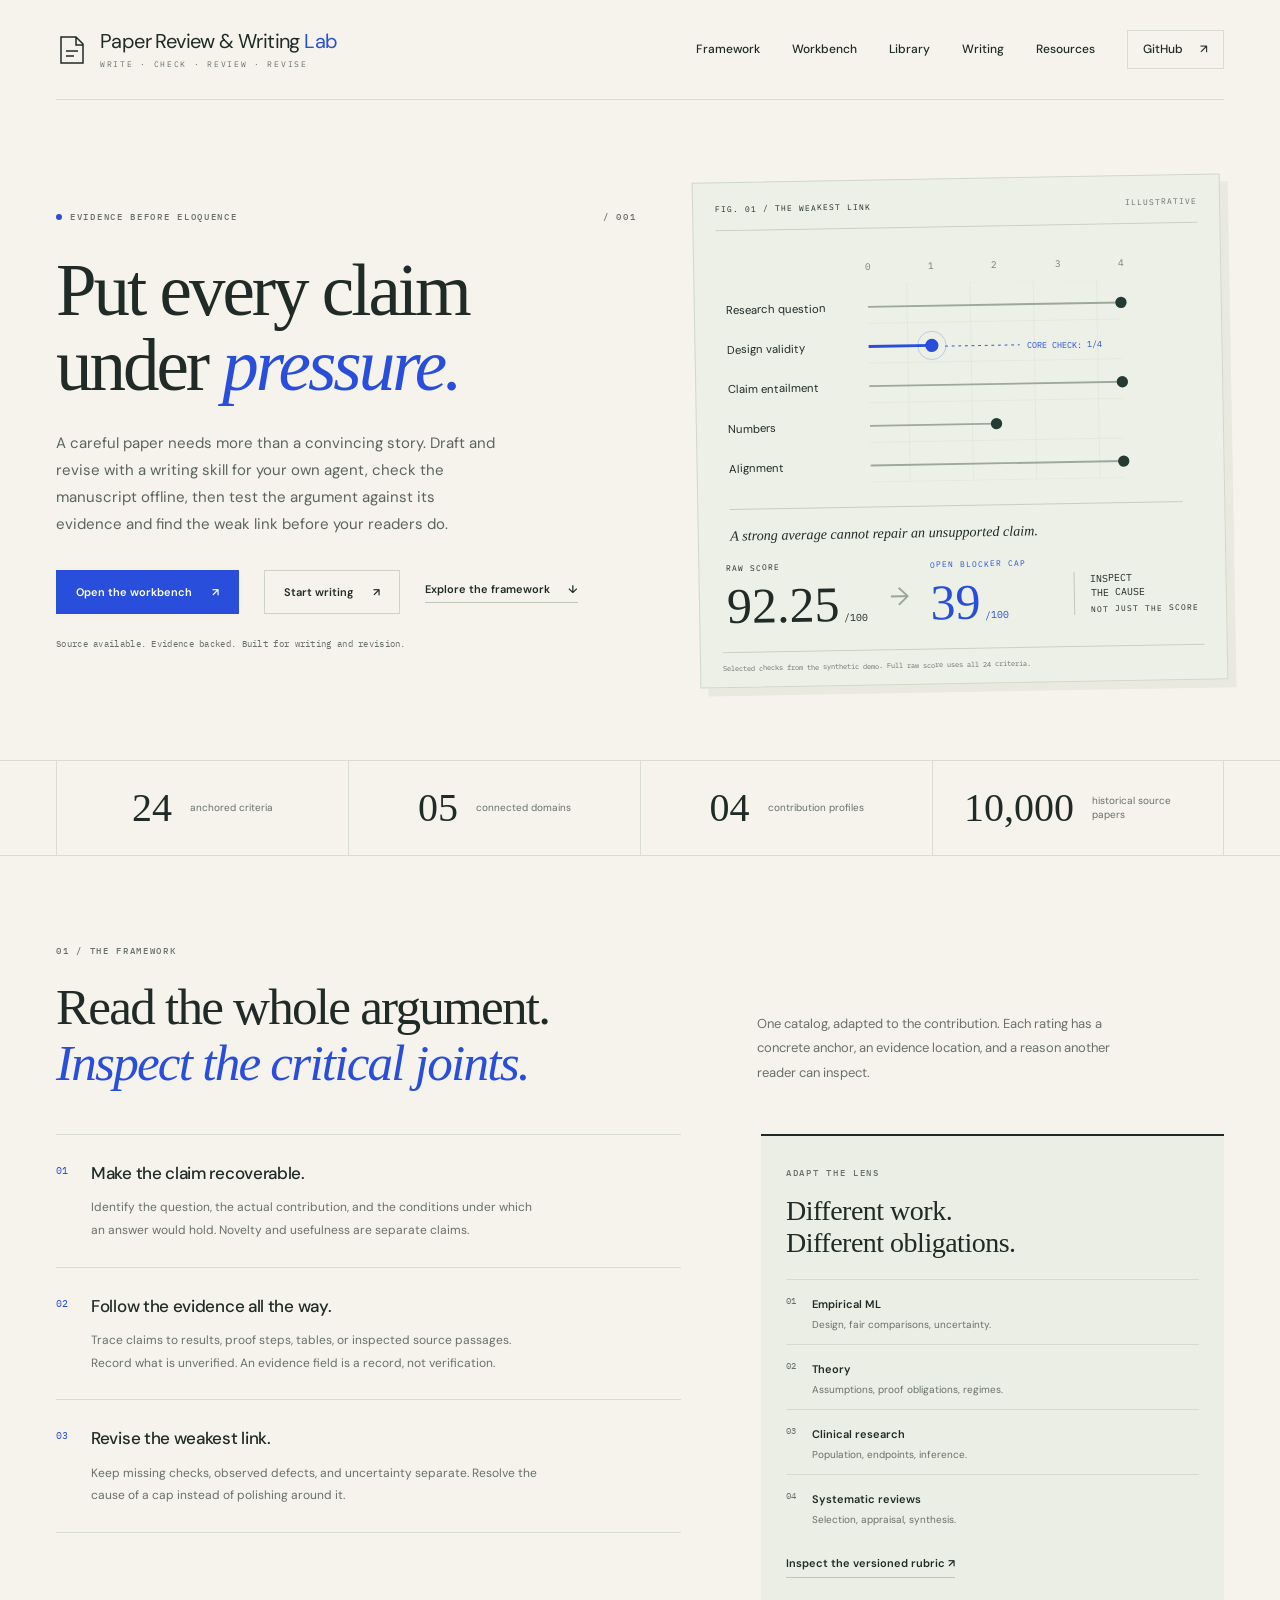
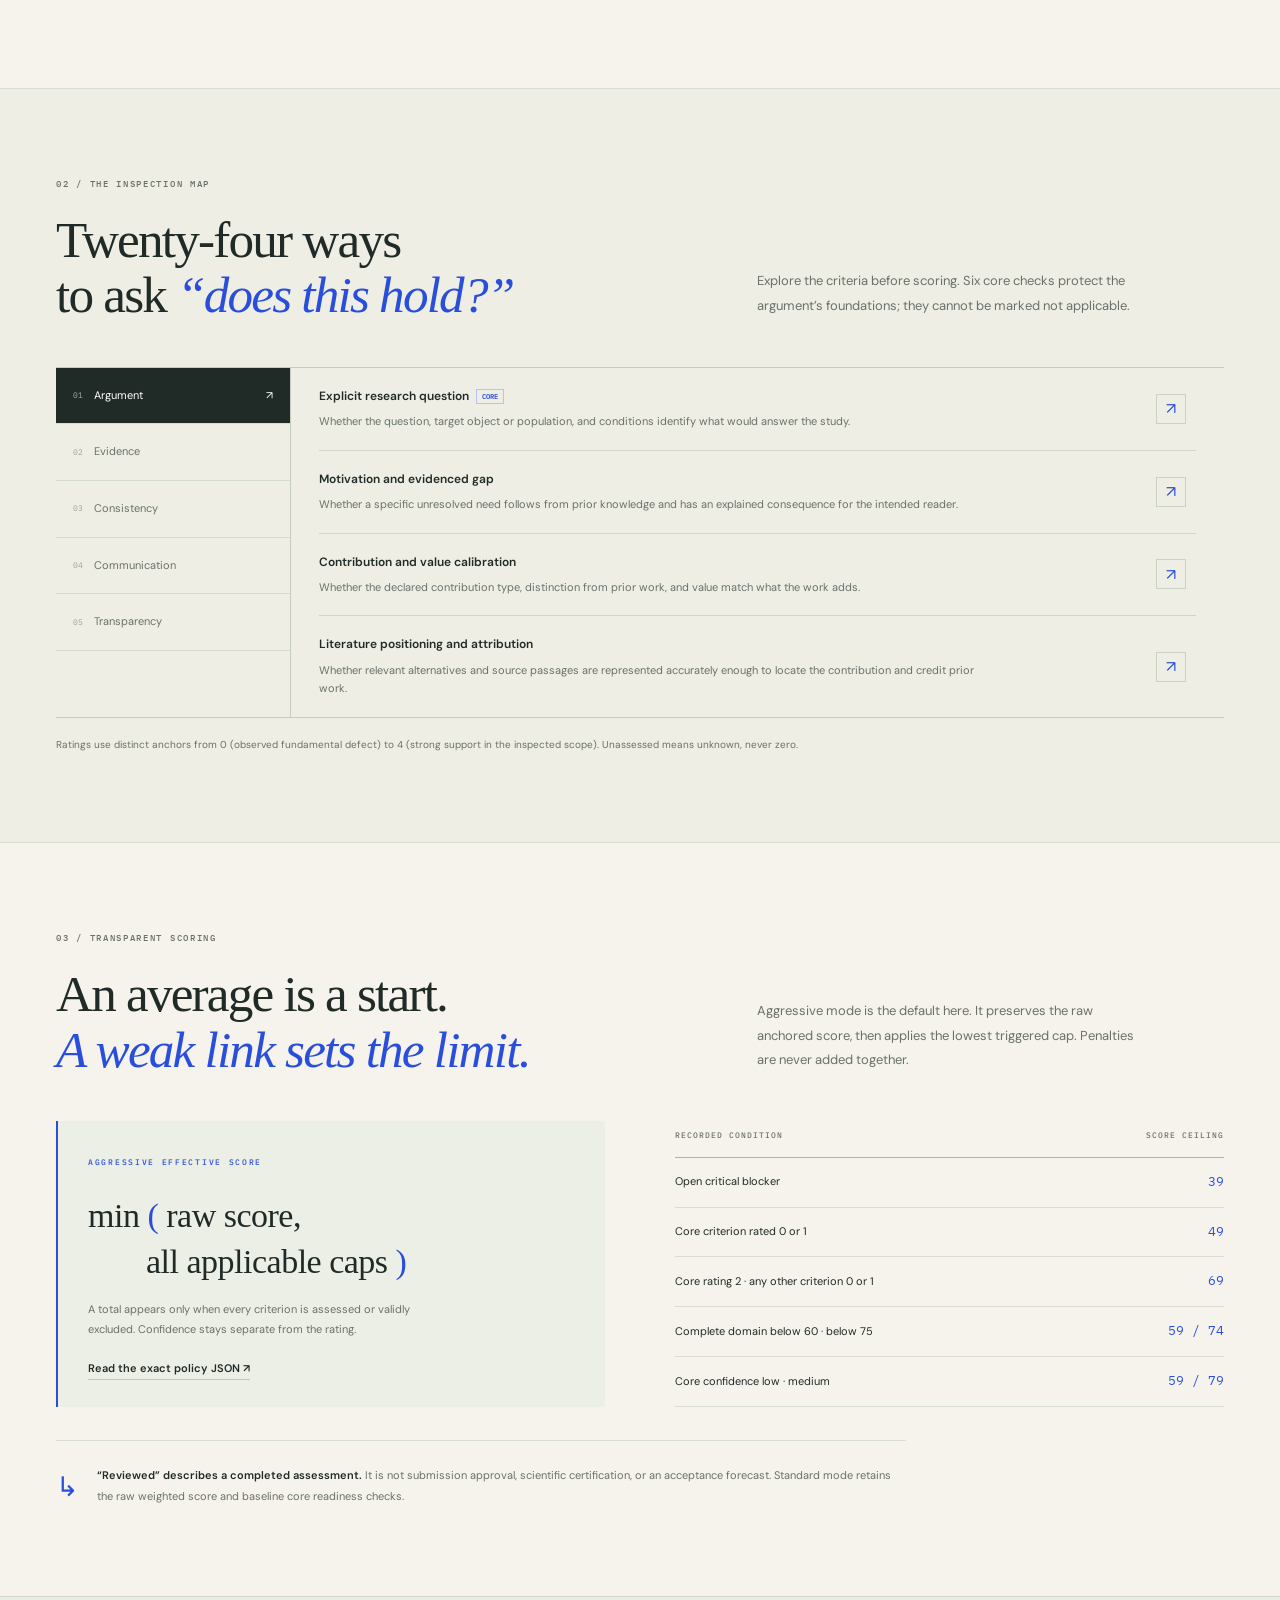
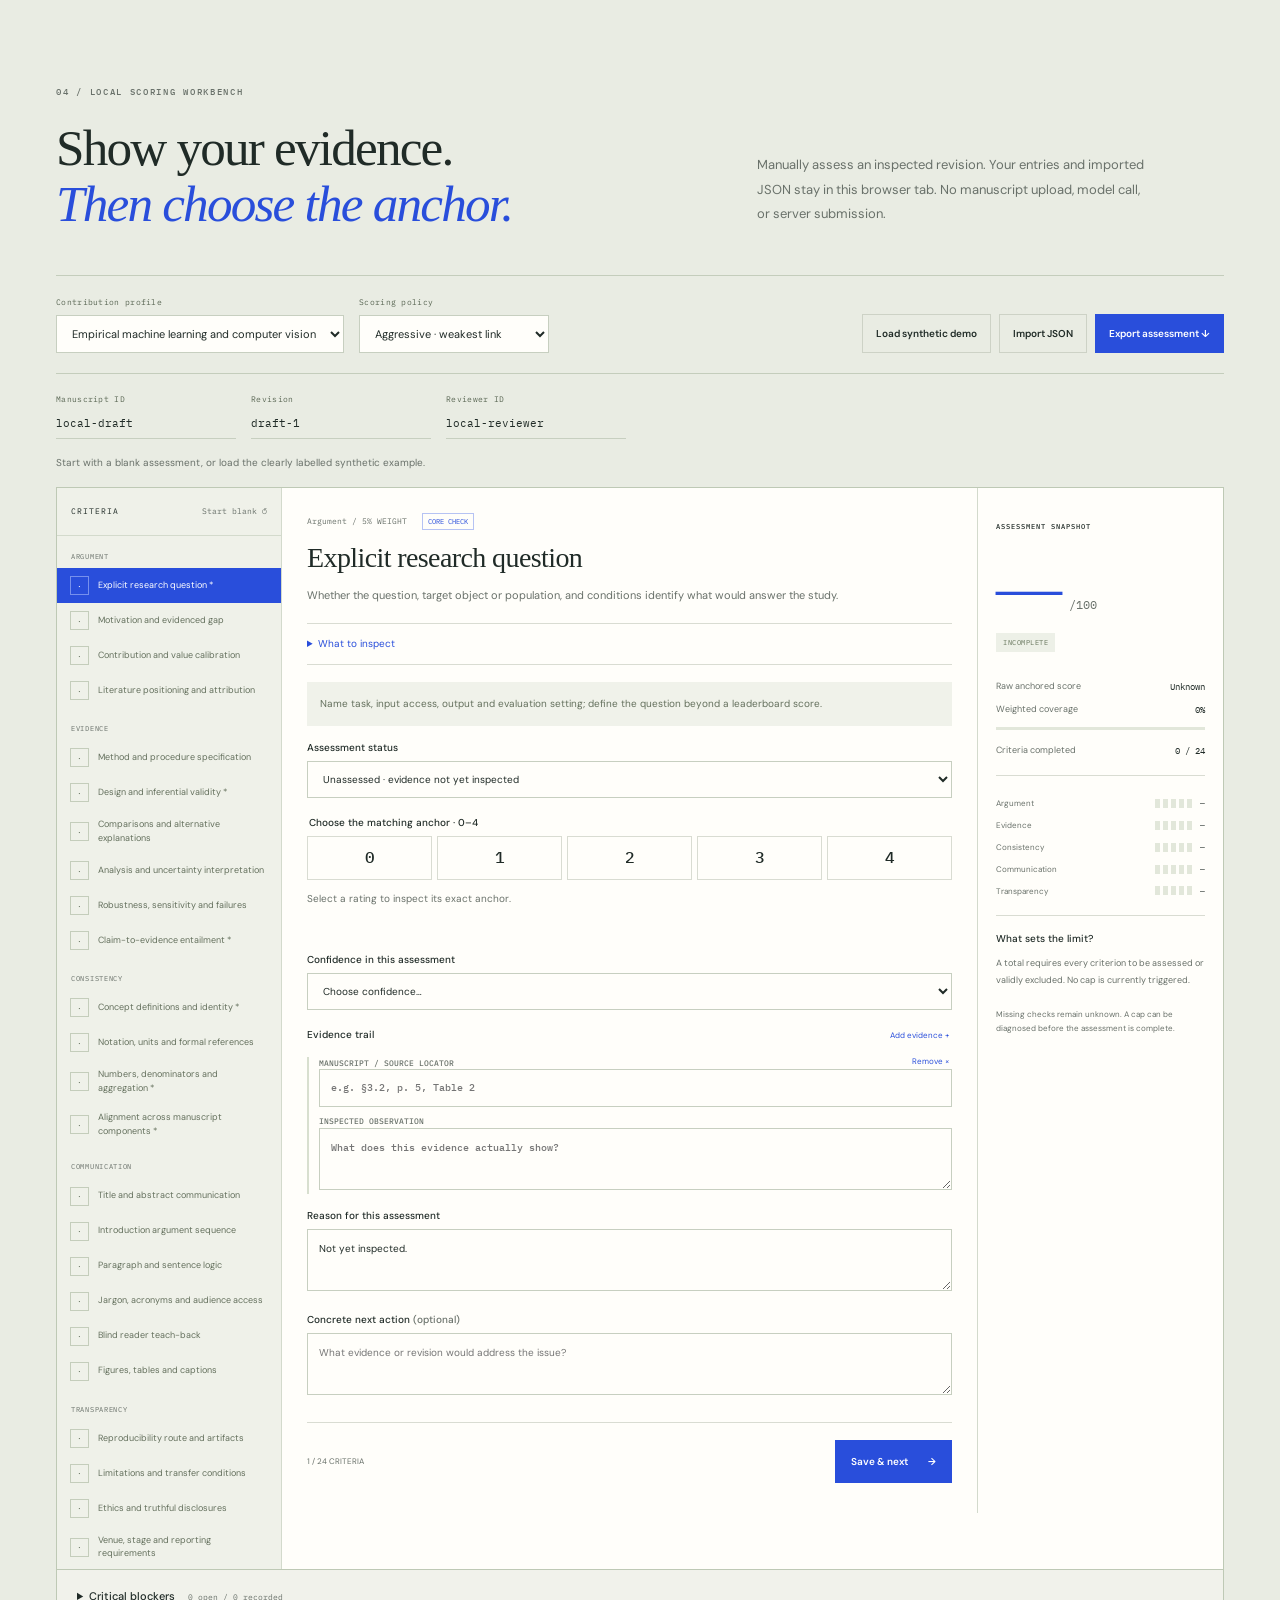
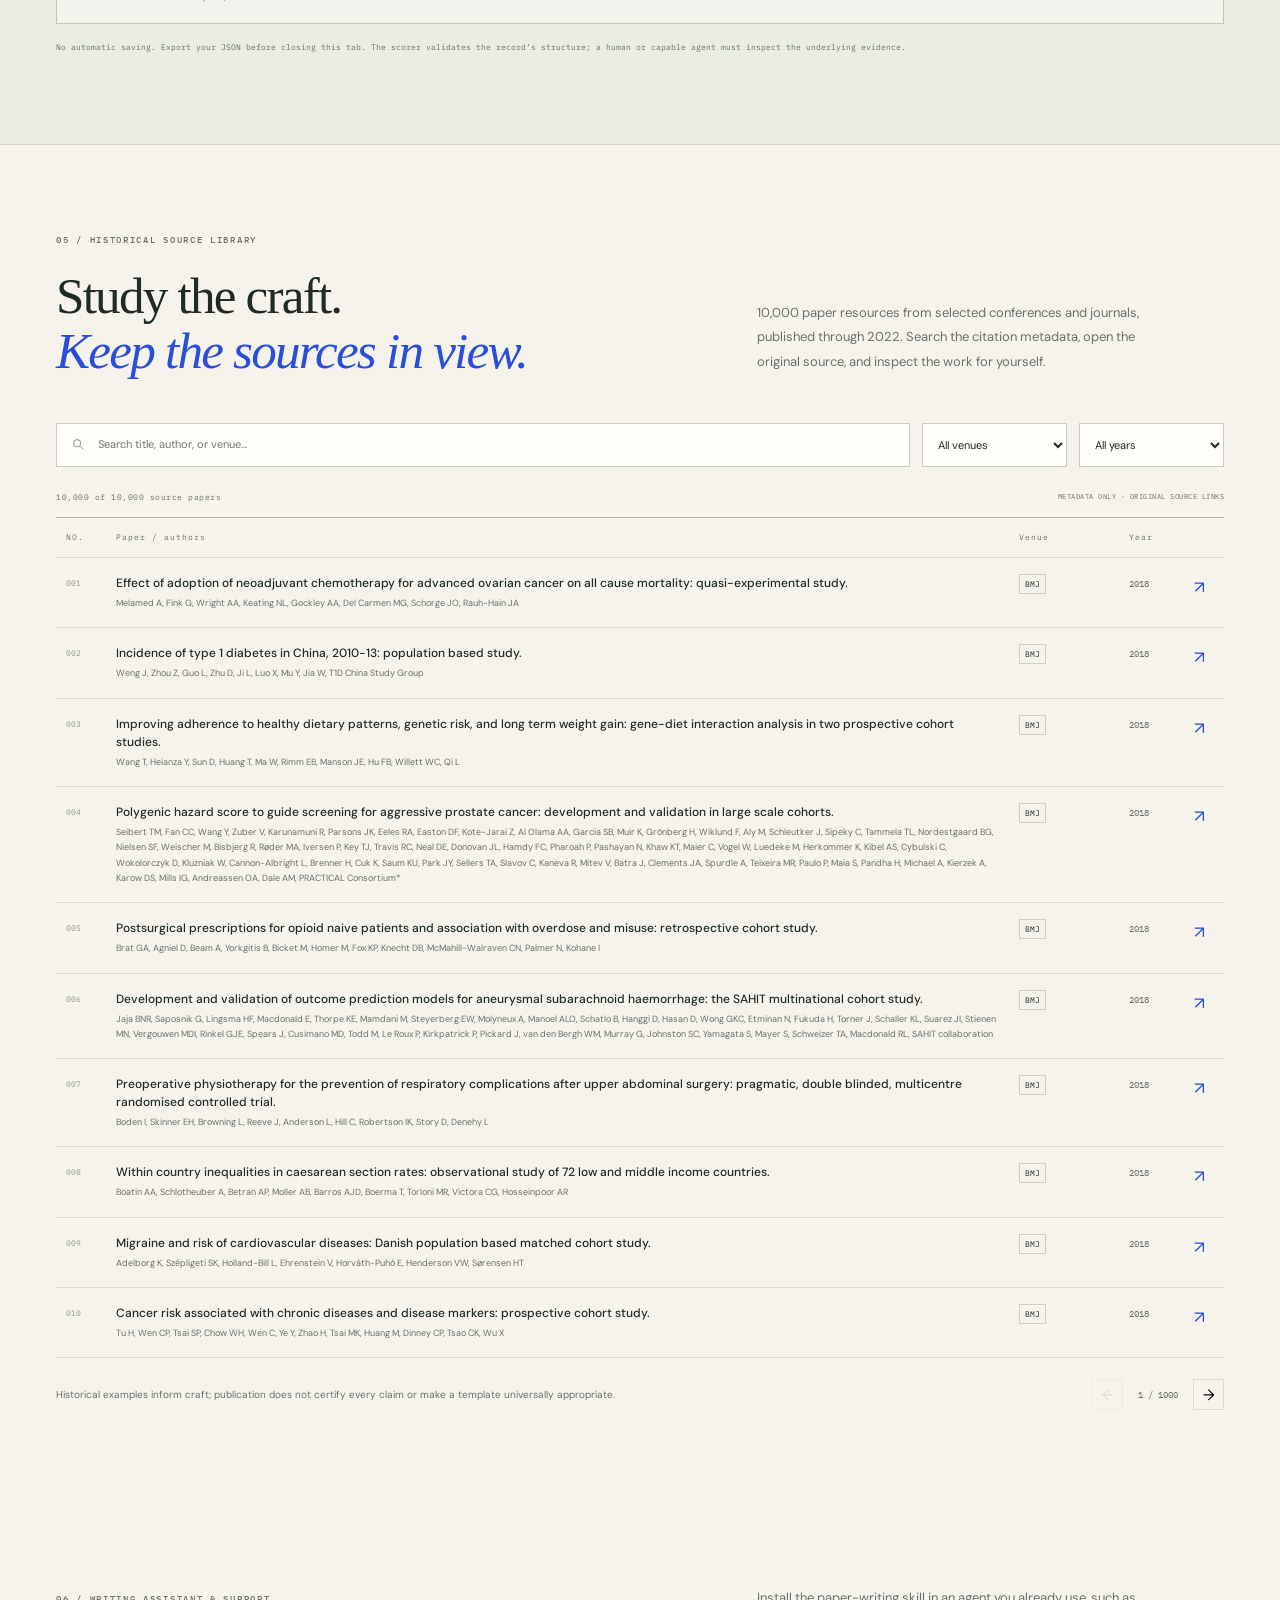
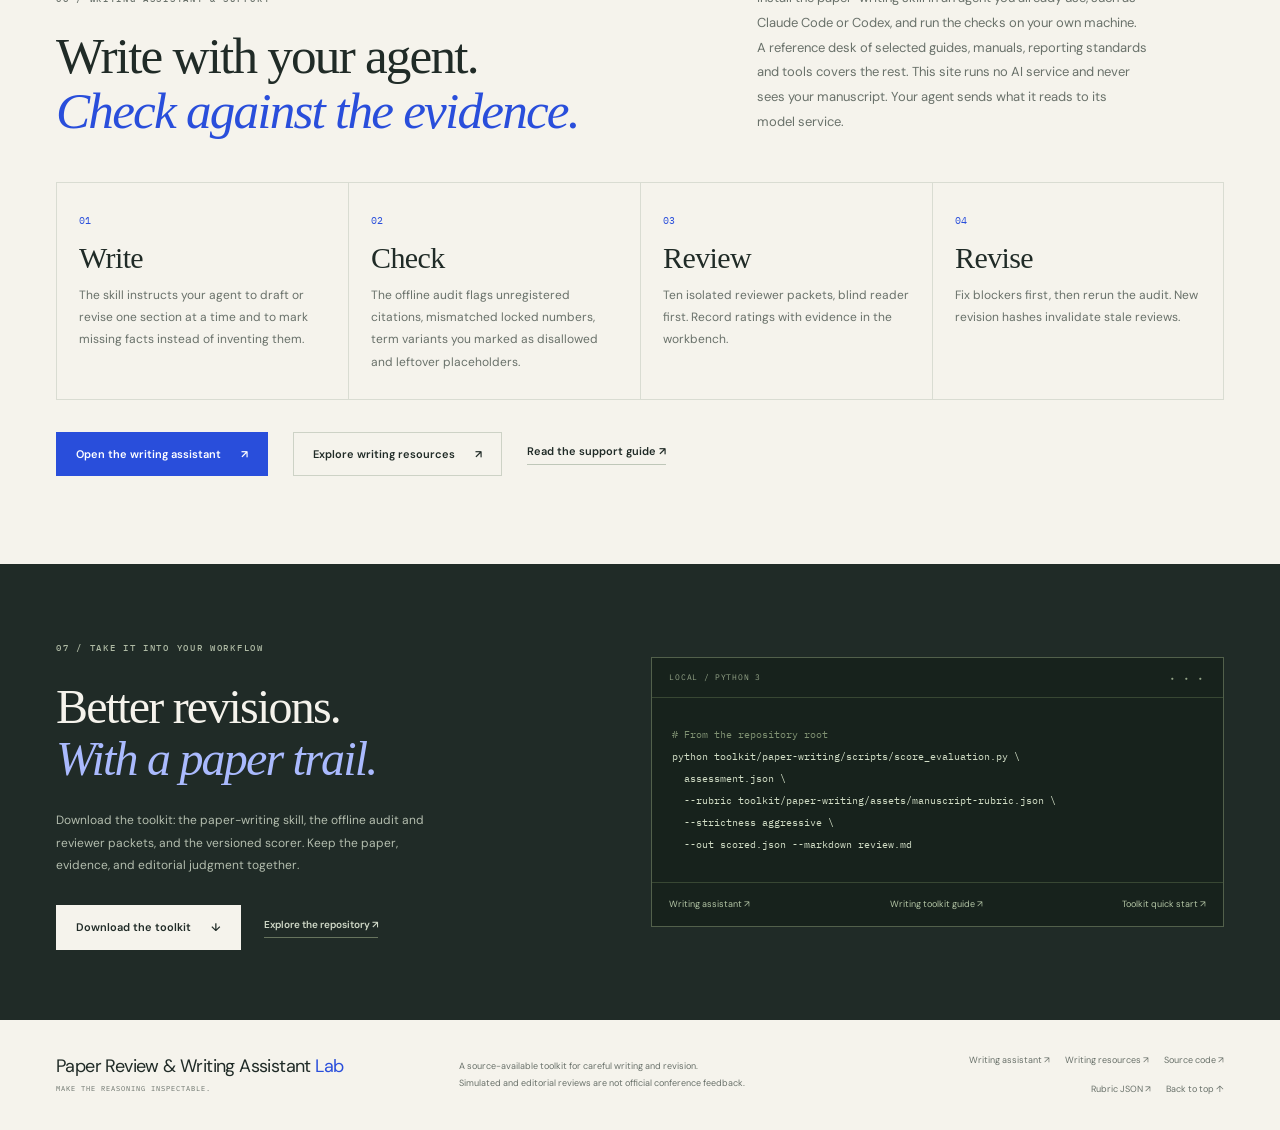
==== commit 78f55bf7: "feat: rebrand as Paper Review & Writing Assistant Lab with writing page - Add docs/writing.html (+ w" ====
--- a/docs/index.html
+++ b/docs/index.html
@@ -4,8 +4,8 @@
   <meta charset="utf-8">
   <meta name="viewport" content="width=device-width, initial-scale=1">
   <meta name="theme-color" content="#f4f2eb">
-  <meta name="description" content="An open research toolkit for evidence-backed manuscript review. Inspect 24 criteria, explore 10,000 historical paper resources, and keep editorial scores accountable to evidence.">
-  <title>Paper Review Lab — Put every claim under pressure.</title>
+  <meta name="description" content="Write, check, review and revise manuscripts with evidence first: a paper-writing skill for your own agent, offline checks, 24 anchored review criteria and 10,000 historical paper records. No AI service runs on this site.">
+  <title>Paper Review &amp; Writing Assistant Lab — Write, check, review, revise.</title>
   <link rel="icon" href="./favicon.svg" type="image/svg+xml">
   <link rel="stylesheet" href="./site.css">
   <script type="module" src="./site.js"></script>
@@ -13,12 +13,12 @@
 <body>
   <a class="skip" href="#main">Skip to content</a>
   <header class="site-header wrap">
-    <a class="brand" href="#" aria-label="Paper Review Lab home"><svg viewBox="0 0 32 32" aria-hidden="true"><path d="M5 3h15l7 7v19H5zM20 3v8h7M10 17h12M10 22h8"/></svg><span>Paper Review <b>Lab</b><small>AN OPEN RESEARCH TOOLKIT</small></span></a>
-    <nav aria-label="Main navigation"><a href="#framework">Framework</a><a href="#workbench">Workbench</a><a href="#library">Library</a><a href="./resources.html">Resources</a><a class="nav-github" href="https://github.com/Optimizer077/paper-review-lab" target="_blank" rel="noopener">GitHub <span aria-hidden="true">↗</span></a></nav>
+    <a class="brand" href="#" aria-label="Paper Review &amp; Writing Lab home"><svg viewBox="0 0 32 32" aria-hidden="true"><path d="M5 3h15l7 7v19H5zM20 3v8h7M10 17h12M10 22h8"/></svg><span>Paper Review &amp; Writing&nbsp;<b>Lab</b><small>WRITE · CHECK · REVIEW · REVISE</small></span></a>
+    <nav aria-label="Main navigation"><a href="#framework">Framework</a><a href="#workbench">Workbench</a><a href="#library">Library</a><a href="./writing.html">Writing</a><a href="./resources.html">Resources</a><a class="nav-github" href="https://github.com/Optimizer077/paper-review-lab" target="_blank" rel="noopener">GitHub <span aria-hidden="true">↗</span></a></nav>
   </header>
   <main id="main">
     <section class="hero wrap">
-      <div class="hero-copy"><div class="eyebrow"><span class="status-dot"></span> EVIDENCE BEFORE ELOQUENCE <span class="edition">/ 001</span></div><h1>Put every claim<br>under <em>pressure.</em></h1><p class="hero-intro">A careful paper needs more than a convincing story. Test the argument, inspect the evidence, and find the weak link before your readers do.</p><div class="hero-actions"><a class="button primary" href="#workbench">Open the workbench <span>↗</span></a><a class="text-link" href="#framework">Explore the framework <span>↓</span></a></div><p class="hero-note">Source available. Evidence backed. Built for revision.</p></div>
+      <div class="hero-copy"><div class="eyebrow"><span class="status-dot"></span> EVIDENCE BEFORE ELOQUENCE <span class="edition">/ 001</span></div><h1>Put every claim<br>under <em>pressure.</em></h1><p class="hero-intro">A careful paper needs more than a convincing story. Draft and revise with a writing skill for your own agent, check the manuscript offline, then test the argument against its evidence and find the weak link before your readers do.</p><div class="hero-actions"><a class="button primary" href="#workbench">Open the workbench <span>↗</span></a><a class="button secondary" href="./writing.html">Start writing <span>↗</span></a><a class="text-link" href="#framework">Explore the framework <span>↓</span></a></div><p class="hero-note">Source available. Evidence backed. Built for writing and revision.</p></div>
       <figure class="hero-figure"><div class="figure-top"><span>FIG. 01 / THE WEAKEST LINK</span><span class="figure-live">ILLUSTRATIVE</span></div><svg class="stress-chart" viewBox="0 0 510 335" role="img" aria-labelledby="stress-title stress-desc"><title id="stress-title">Strong averages can conceal a weak claim</title><desc id="stress-desc">Selected core checks from the fictional demo have a design validity rating of 1 and a numbers rating of 2. Its full 24-criterion raw score is 92.25. An open critical blocker limits the aggressive effective score to 39.</desc><defs><pattern id="grid" width="67" height="42" patternUnits="userSpaceOnUse"><path d="M67 0H0V42" fill="none" stroke="#dedfd8" stroke-width="1"/></pattern></defs><rect x="160" y="43" width="268" height="210" fill="url(#grid)"/><g class="axis-label" text-anchor="middle"><text x="160" y="28">0</text><text x="227" y="28">1</text><text x="294" y="28">2</text><text x="361" y="28">3</text><text x="428" y="28">4</text></g><g class="chart-label"><text x="10" y="72">Research question</text><text x="10" y="114">Design validity</text><text x="10" y="156">Claim entailment</text><text x="10" y="198">Numbers</text><text x="10" y="240">Alignment</text></g><g stroke="#9da89b" stroke-width="2"><path d="M160 67H428M160 151H428M160 193H294M160 235H428"/></g><g fill="#233b32"><circle cx="428" cy="67" r="6"/><circle cx="428" cy="151" r="6"/><circle cx="294" cy="193" r="6"/><circle cx="428" cy="235" r="6"/></g><path d="M160 109H227" stroke="#294edb" stroke-width="3"/><circle cx="227" cy="109" r="7" fill="#294edb"/><circle cx="227" cy="109" r="15" fill="none" stroke="#294edb" stroke-opacity=".25"/><path d="M241 110H320" stroke="#294edb" stroke-dasharray="3 4"/><text x="328" y="114" class="weak-label">CORE CHECK: 1/4</text><path d="M10 279H490" stroke="#c8cbc1"/><text x="10" y="312" class="annotation">A strong average cannot repair an unsupported claim.</text></svg><div class="figure-scores"><div><span>RAW SCORE</span><strong>92.25<span>/100</span></strong></div><span class="score-arrow" aria-hidden="true">→</span><div class="capped-score"><span>OPEN BLOCKER CAP</span><strong>39<span>/100</span></strong></div><div class="figure-stamp">INSPECT<br>THE CAUSE<br><span>NOT JUST THE SCORE</span></div></div><figcaption>Selected checks from the synthetic demo. Full raw score uses all 24 criteria.</figcaption></figure>
     </section>
     <div class="facts-strip"><div class="wrap facts"><div><strong>24</strong><span>anchored criteria</span></div><div><strong>05</strong><span>connected domains</span></div><div><strong>04</strong><span>contribution profiles</span></div><div><strong id="corpus-total">10,000</strong><span>historical source papers</span></div></div></div>
@@ -27,14 +27,14 @@
     <section class="section wrap rules" id="scoring"><div class="section-heading"><div><span class="eyebrow">03 / TRANSPARENT SCORING</span><h2>An average is a start.<br><em>A weak link sets the limit.</em></h2></div><p>Aggressive mode is the default here. It preserves the raw anchored score, then applies the lowest triggered cap. Penalties are never added together.</p></div><div class="rules-layout"><div class="formula"><span class="eyebrow">AGGRESSIVE EFFECTIVE SCORE</span><div class="formula-text">min <span>(</span> raw score,<br><span class="formula-indent">all applicable caps </span><span>)</span></div><p>A total appears only when every criterion is assessed or validly excluded. Confidence stays separate from the rating.</p><a class="text-link" href="./data/scoring-policies.json" target="_blank" rel="noopener">Read the exact policy JSON ↗</a></div><table class="rules-table"><caption class="sr-only">Aggressive scoring caps</caption><thead><tr><th>Recorded condition</th><th>Score ceiling</th></tr></thead><tbody><tr><td>Open critical blocker</td><td>39</td></tr><tr><td>Core criterion rated 0 or 1</td><td>49</td></tr><tr><td>Core rating 2 · any other criterion 0 or 1</td><td>69</td></tr><tr><td>Complete domain below 60 · below 75</td><td>59 / 74</td></tr><tr><td>Core confidence low · medium</td><td>59 / 79</td></tr></tbody></table></div><div class="interpretation"><span aria-hidden="true">↳</span><p><strong>“Reviewed” describes a completed assessment.</strong> It is not submission approval, scientific certification, or an acceptance forecast. Standard mode retains the raw weighted score and baseline core readiness checks.</p></div></section>
     <section class="workbench-section section" id="workbench"><div class="wrap"><div class="section-heading"><div><span class="eyebrow">04 / LOCAL SCORING WORKBENCH</span><h2>Show your evidence.<br><em>Then choose the anchor.</em></h2></div><p>Manually assess an inspected revision. Your entries and imported JSON stay in this browser tab. No manuscript upload, model call, or server submission.</p></div><noscript><p class="notice">Enable JavaScript to use the local workbench, or download the toolkit and run the Python scorer.</p></noscript><div id="load-error" class="notice error" hidden></div><div class="workbench-toolbar"><div class="field"><label for="profile">Contribution profile</label><select id="profile"><option>Loading…</option></select></div><div class="field"><label for="mode">Scoring policy</label><select id="mode"><option value="aggressive">Aggressive · weakest link</option><option value="standard">Standard · anchored average</option></select></div><div class="toolbar-buttons"><button id="load-demo" class="button secondary" type="button">Load synthetic demo</button><label class="button secondary import-label" for="import-json">Import JSON<input id="import-json" type="file" accept="application/json,.json"></label><button id="export-json" class="button primary" type="button">Export assessment ↓</button></div></div><div class="assessment-meta"><label>Manuscript ID<input id="subject-id" value="local-draft" spellcheck="false" autocomplete="off"></label><label>Revision<input id="revision" value="draft-1" autocomplete="off"></label><label>Reviewer ID<input id="reviewer-id" value="local-reviewer" spellcheck="false" autocomplete="off"></label><span id="demo-label" class="demo-label" hidden>SYNTHETIC DEMO · NOT A REAL PAPER</span></div><p id="workbench-message" class="workbench-message" role="status" aria-live="polite">Start with a blank assessment, or load the clearly labelled synthetic example.</p><div class="workbench-grid"><aside class="criterion-sidebar"><div class="sidebar-heading"><span>CRITERIA</span><button id="reset" type="button">Start blank ↺</button></div><div id="criterion-nav"></div></aside><div class="criterion-editor" id="criterion-editor"><p>Loading assessment controls…</p></div><aside class="score-panel" aria-label="Assessment result"><span class="eyebrow">ASSESSMENT SNAPSHOT</span><div class="effective-number"><strong id="effective-score">—</strong><span>/100</span></div><span id="readiness" class="readiness">INCOMPLETE</span><div class="score-detail"><span>Raw anchored score</span><b id="raw-score">Unknown</b></div><div class="score-detail"><span>Weighted coverage</span><b id="coverage">0%</b></div><div class="coverage-track"><span id="coverage-bar"></span></div><div class="score-detail"><span>Criteria completed</span><b id="completed">0 / 24</b></div><div id="domain-scores" class="domain-score-list"></div><div class="cap-diagnostics"><h4>What sets the limit?</h4><div id="cap-list"><p>Complete the evidence-backed assessment to obtain a total.</p></div></div><p class="score-footnote">Missing checks remain unknown. A cap can be diagnosed before the assessment is complete.</p></aside></div><details class="blockers-details"><summary>Critical blockers <span id="blocker-count">0 recorded</span></summary><p class="small muted">Record a concrete defect that defeats the central claim. A blocker is separate from an ordinary low rating. Every blocker needs its own evidence.</p><div id="blocker-list"></div><form id="blocker-form" class="blocker-form"><label>Related criterion<select id="blocker-criterion"></select></label><label>Blocker description<input name="description" required placeholder="What prevents the central inference?"></label><label>Evidence locator<input name="locator" required placeholder="e.g. §3.2, Table 2"></label><label>Observed evidence<input name="observation" required placeholder="What did you inspect?"></label><button type="submit" class="button secondary">Record open blocker +</button></form></details><p class="privacy-note">No automatic saving. Export your JSON before closing this tab. The scorer validates the record’s structure; a human or capable agent must inspect the underlying evidence.</p></div></section>
     <section class="section wrap library" id="library"><div class="section-heading"><div><span class="eyebrow">05 / HISTORICAL SOURCE LIBRARY</span><h2>Study the craft.<br><em>Keep the sources in view.</em></h2></div><p>10,000 paper resources from selected conferences and journals, published through 2022. Search the citation metadata, open the original source, and inspect the work for yourself.</p></div><div class="library-controls"><label class="search-field"><span class="sr-only">Search papers by title, author or venue</span><svg viewBox="0 0 24 24" aria-hidden="true"><circle cx="10" cy="10" r="6"/><path d="m15 15 5 5"/></svg><input id="paper-search" type="search" placeholder="Search title, author, or venue…"></label><label><span class="sr-only">Filter by venue</span><select id="venue-filter"><option value="">All venues</option></select></label><label><span class="sr-only">Filter by year</span><select id="year-filter"><option value="">All years</option></select></label></div><div class="library-topline"><span id="source-count" aria-live="polite">Loading source metadata…</span><span>METADATA ONLY · ORIGINAL SOURCE LINKS</span></div><div class="source-table-wrap"><table class="source-table"><thead><tr><th class="source-number">NO.</th><th>Paper / authors</th><th>Venue</th><th>Year</th><th><span class="sr-only">Source</span></th></tr></thead><tbody id="source-rows"></tbody></table></div><div class="library-pagination"><p class="small muted">Historical examples inform craft; publication does not certify every claim or make a template universally appropriate.</p><div><button id="prev-page" class="page-button" type="button" aria-label="Previous source page">←</button><span id="page-status">1 / 1</span><button id="next-page" class="page-button" type="button" aria-label="Next source page">→</button></div></div></section>
-    <section class="section wrap" id="support"><div class="section-heading"><div><span class="eyebrow">06 / WRITING SUPPORT</span><h2>A reference desk<br>for the <em>next revision.</em></h2></div><p>Explore selected university guides, writing manuals, reporting standards, and practical tools. Each entry explains when it helps, what was checked, and where its limits lie.</p></div><div class="hero-actions"><a class="button primary" href="./resources.html">Explore writing resources <span>↗</span></a><a class="text-link" href="https://github.com/Optimizer077/paper-review-lab/blob/main/toolkit/paper-writing/references/writing-support-guide.md">Read the support guide ↗</a></div></section>
-    <section class="get-started" id="download"><div class="wrap download-layout"><div><span class="eyebrow">07 / TAKE IT INTO YOUR WORKFLOW</span><h2>Better revisions.<br><em>With a paper trail.</em></h2><p>Download the writing toolkit, run the versioned scorer locally, or prepare independent reviewer packets. Keep the paper, evidence, and editorial judgment together.</p><div class="download-actions"><a class="button light" href="./downloads/paper-review-lab.zip" download>Download the toolkit <span>↓</span></a><a class="text-link" href="https://github.com/Optimizer077/paper-review-lab" target="_blank" rel="noopener">Explore the repository ↗</a></div></div><div class="terminal"><div class="terminal-head"><span>LOCAL / PYTHON 3</span><span aria-hidden="true">● ● ●</span></div><pre><code><span class="code-comment"># From the repository root</span>
+    <section class="section wrap" id="support"><div class="section-heading"><div><span class="eyebrow">06 / WRITING ASSISTANT &amp; SUPPORT</span><h2>Write with your agent.<br><em>Check against the evidence.</em></h2></div><p>Install the paper-writing skill in an agent you already use, such as Claude Code or Codex, and run the checks on your own machine. A reference desk of selected guides, manuals, reporting standards and tools covers the rest. This site runs no AI service and never sees your manuscript. Your agent sends what it reads to its model service.</p></div><ol class="writing-loop"><li><span class="step">01</span><h3>Write</h3><p>The skill instructs your agent to draft or revise one section at a time and to mark missing facts instead of inventing them.</p></li><li><span class="step">02</span><h3>Check</h3><p>The offline audit flags unregistered citations, mismatched locked numbers, term variants you marked as disallowed and leftover placeholders.</p></li><li><span class="step">03</span><h3>Review</h3><p>Ten isolated reviewer packets, blind reader first. Record ratings with evidence in the workbench.</p></li><li><span class="step">04</span><h3>Revise</h3><p>Fix blockers first, then rerun the audit. New revision hashes invalidate stale reviews.</p></li></ol><div class="hero-actions"><a class="button primary" href="./writing.html">Open the writing assistant <span>↗</span></a><a class="button secondary" href="./resources.html">Explore writing resources <span>↗</span></a><a class="text-link" href="https://github.com/Optimizer077/paper-review-lab/blob/main/toolkit/paper-writing/references/writing-support-guide.md">Read the support guide ↗</a></div></section>
+    <section class="get-started" id="download"><div class="wrap download-layout"><div><span class="eyebrow">07 / TAKE IT INTO YOUR WORKFLOW</span><h2>Better revisions.<br><em>With a paper trail.</em></h2><p>Download the toolkit: the paper-writing skill, the offline audit and reviewer packets, and the versioned scorer. Keep the paper, evidence, and editorial judgment together.</p><div class="download-actions"><a class="button light" href="./downloads/paper-review-lab.zip" download>Download the toolkit <span>↓</span></a><a class="text-link" href="https://github.com/Optimizer077/paper-review-lab" target="_blank" rel="noopener">Explore the repository ↗</a></div></div><div class="terminal"><div class="terminal-head"><span>LOCAL / PYTHON 3</span><span aria-hidden="true">● ● ●</span></div><pre><code><span class="code-comment"># From the repository root</span>
 python toolkit/paper-writing/scripts/score_evaluation.py \
   assessment.json \
   --rubric toolkit/paper-writing/assets/manuscript-rubric.json \
   --strictness aggressive \
-  --out scored.json --markdown review.md</code></pre><div class="terminal-bottom"><a href="https://github.com/Optimizer077/paper-review-lab/blob/main/toolkit/paper-writing/SKILL.md" target="_blank" rel="noopener">Writing toolkit guide ↗</a><a href="https://github.com/Optimizer077/paper-review-lab#readme" target="_blank" rel="noopener">Toolkit quick start ↗</a></div></div></div></section>
+  --out scored.json --markdown review.md</code></pre><div class="terminal-bottom"><a href="./writing.html">Writing assistant ↗</a><a href="https://github.com/Optimizer077/paper-review-lab/blob/main/toolkit/paper-writing/SKILL.md" target="_blank" rel="noopener">Writing toolkit guide ↗</a><a href="https://github.com/Optimizer077/paper-review-lab#readme" target="_blank" rel="noopener">Toolkit quick start ↗</a></div></div></div></section>
   </main>
-  <footer class="site-footer wrap"><a class="brand footer-brand" href="#">Paper Review <b>Lab</b><small>MAKE THE REASONING INSPECTABLE.</small></a><p>An open toolkit for careful manuscript revision.<br>Simulated and editorial reviews are not official conference feedback.</p><div><a href="https://github.com/Optimizer077/paper-review-lab" target="_blank" rel="noopener">Source code ↗</a><a href="./data/manuscript-rubric.json" target="_blank" rel="noopener">Rubric JSON ↗</a><a href="#main">Back to top ↑</a></div></footer>
+  <footer class="site-footer wrap"><a class="brand footer-brand" href="#">Paper Review &amp; Writing Assistant <b>Lab</b><small>MAKE THE REASONING INSPECTABLE.</small></a><p>A source-available toolkit for careful writing and revision.<br>Simulated and editorial reviews are not official conference feedback.</p><div><a href="./writing.html">Writing assistant ↗</a><a href="./resources.html">Writing resources ↗</a><a href="https://github.com/Optimizer077/paper-review-lab" target="_blank" rel="noopener">Source code ↗</a><a href="./data/manuscript-rubric.json" target="_blank" rel="noopener">Rubric JSON ↗</a><a href="#main">Back to top ↑</a></div></footer>
 </body>
 </html>
--- a/docs/site.css
+++ b/docs/site.css
@@ -1,5 +1,5 @@
 @import url('https://fonts.googleapis.com/css2?family=DM+Sans:wght@400;500;600;700&family=IBM+Plex+Mono:wght@400;500&display=swap');
-:root{--paper:#f5f3ec;--white:#fffefa;--ink:#202b27;--muted:#69716a;--line:#d9dcd2;--cobalt:#294edb;--pale:#eaeee5;--blue-pale:#e9edff;--serif:Georgia,'Times New Roman',serif;--sans:'DM Sans',Arial,sans-serif;--mono:'IBM Plex Mono',Consolas,monospace}*{box-sizing:border-box}html{scroll-behavior:smooth;scroll-padding-top:32px}body{margin:0;background:var(--paper);color:var(--ink);font-family:var(--sans);font-size:15px;line-height:1.6}a{color:inherit;text-decoration:none}button,input,select,textarea{font:inherit}button,a,input,select,textarea{touch-action:manipulation}button{cursor:pointer}button:disabled{cursor:default;opacity:.35}button:focus-visible,a:focus-visible,input:focus-visible,select:focus-visible,textarea:focus-visible,summary:focus-visible{outline:3px solid var(--cobalt);outline-offset:4px}::selection{background:#d9e1ff}.wrap{width:min(1280px,calc(100% - 112px));margin-inline:auto}.site-header{display:flex;align-items:center;justify-content:space-between;padding-block:30px;border-bottom:1px solid var(--line);gap:24px}.brand{display:flex;align-items:center;gap:12px;font-size:20px;line-height:1.15;letter-spacing:-.6px}.brand svg{width:32px;height:38px;stroke:var(--ink);stroke-width:1.5;fill:none}.brand b{font-weight:400;color:var(--cobalt)}.brand small{font-family:var(--mono);font-size:8px;display:block;letter-spacing:1.7px;margin-top:7px;color:var(--muted)}nav{display:flex;gap:32px;align-items:center;font-size:12px;font-weight:500}nav a:hover,.text-link:hover{color:var(--cobalt)}.nav-github{border:1px solid var(--line);padding:9px 15px}.nav-github span{margin-left:14px}.skip{position:absolute;top:-100px;left:16px;background:var(--ink);color:white;padding:10px 20px;z-index:9}.skip:focus{top:10px}.hero{display:grid;grid-template-columns:1.1fr 1fr;gap:60px;align-items:center;padding-block:78px 76px}.eyebrow{font-family:var(--mono);font-size:9px;letter-spacing:1.7px;font-weight:500;line-height:1.6}.hero .eyebrow{display:flex;align-items:center;gap:8px;color:var(--muted)}.status-dot{width:6px;height:6px;background:var(--cobalt);border-radius:50%;display:inline-block}.edition{margin-left:auto}h1,h2,h3,h4,p{margin:0}h1,h2{font-family:var(--serif);font-weight:400;line-height:1.03;letter-spacing:-3px}h1{font-size:clamp(58px,5.7vw,83px);margin-top:28px}h1 em,h2 em{font-weight:400;color:var(--cobalt)}.hero-intro{font-size:15px;line-height:1.8;color:#5b655e;max-width:440px;margin-top:27px}.hero-actions{display:flex;align-items:center;gap:25px;margin-top:32px;flex-wrap:wrap}.button{display:inline-flex;align-items:center;justify-content:center;gap:20px;padding:13px 19px;border:1px solid transparent;font-size:11px;font-weight:600;line-height:1.5;min-height:43px;transition:background .15s,transform .15s}.button:hover{transform:translateY(-1px)}.primary{background:var(--cobalt);color:white}.primary:hover{background:#1f3fae}.secondary{background:transparent;border-color:#cdd2c6;color:var(--ink)}.secondary:hover{background:var(--pale)}.text-link{font-size:11px;font-weight:600;border-bottom:1px solid #bfc7b9;padding-bottom:4px}.text-link span{margin-left:15px}.hero-note{font-family:var(--mono);font-size:9px;color:var(--muted);margin-top:23px;letter-spacing:.3px}.hero-figure{margin:0;background:#edf0e7;border:1px solid #d1d8c9;box-shadow:8px 8px 0 #e9e9df;transform:rotate(-1deg);padding:20px 22px 12px;position:relative}.figure-top{display:flex;justify-content:space-between;font-family:var(--mono);font-size:8px;letter-spacing:1px;border-bottom:1px solid #cbd1c4;padding-bottom:14px}.figure-live{color:var(--muted)}.stress-chart{width:100%;height:auto;display:block;margin-top:15px}.axis-label{font-family:var(--mono);font-size:10px;fill:#74806f}.chart-label{font-family:var(--sans);font-size:12px;fill:var(--ink)}.weak-label{font-family:var(--mono);font-size:9px;fill:var(--cobalt)}.annotation{font-family:var(--serif);font-size:15px;font-style:italic;fill:var(--ink)}.figure-scores{display:flex;align-items:center;gap:22px;padding:0 5px 15px}.figure-scores>div>span{display:block;font-family:var(--mono);font-size:8px;letter-spacing:1px}.figure-scores strong{display:block;font-family:var(--serif);font-size:50px;font-weight:400;line-height:1.25}.figure-scores strong span{font-family:var(--mono);font-size:10px;margin-left:4px}.score-arrow{font-size:25px;color:#9ca494}.capped-score{color:var(--cobalt)}.figure-stamp{font-family:var(--mono);font-size:10px;line-height:1.4;margin-left:auto;border-left:1px solid #c1c9b9;padding-left:16px}.figure-stamp span{font-size:6px;display:block;margin-top:4px}.hero-figure figcaption{font-family:var(--mono);font-size:7px;color:var(--muted);border-top:1px solid #cbd1c4;padding-top:10px}.facts-strip{border-top:1px solid var(--line);border-bottom:1px solid var(--line)}.facts{display:grid;grid-template-columns:repeat(4,1fr)}.facts>div{display:flex;align-items:center;justify-content:center;gap:18px;padding-block:23px;border-left:1px solid var(--line)}.facts>div:last-child{border-right:1px solid var(--line)}.facts strong{font-family:var(--serif);font-size:40px;font-weight:400;line-height:1.2}.facts span{font-size:10px;color:var(--muted);max-width:100px;line-height:1.4}.section{padding-block:88px;scroll-margin-top:0}.section-heading{display:grid;grid-template-columns:1.35fr 1fr;align-items:end;gap:70px;margin-bottom:44px}.section-heading .eyebrow{display:block;color:var(--muted);margin-bottom:21px}h2{font-size:clamp(38px,4vw,52px);letter-spacing:-1.8px;line-height:1.08}.section-heading>p{max-width:390px;color:var(--muted);font-size:13px;line-height:1.9;padding-bottom:4px}.framework-body{display:grid;grid-template-columns:1.35fr 1fr;gap:80px}.principles article{display:flex;gap:23px;padding:25px 0;border-top:1px solid var(--line)}.principles article:last-child{border-bottom:1px solid var(--line)}.step{font-family:var(--mono);color:var(--cobalt);font-size:10px;padding-top:3px}.principles h3{font-size:17px;letter-spacing:-.3px;font-weight:500;margin-bottom:9px}.principles p{font-size:12px;color:var(--muted);line-height:1.9;max-width:450px}.profiles{border-top:2px solid var(--ink);padding:23px 25px 22px;background:var(--pale)}.profiles .eyebrow{color:var(--muted)}.profiles h3{font-family:var(--serif);font-size:28px;line-height:1.15;font-weight:400;margin:12px 0 20px;letter-spacing:-.5px}.profile-line{display:flex;gap:16px;border-top:1px solid #d5dbcd;padding:11px 0}.profile-line>span{font-family:var(--mono);font-size:9px;color:var(--muted);padding-top:3px}.profile-line strong{font-size:11px;font-weight:600}.profile-line p{font-size:10px;color:var(--muted);margin-top:2px}.profiles>a{display:inline-block;margin-top:16px}.rubric-section{background:#eeeee5;border-block:1px solid var(--line)}.rubric-browser{display:grid;grid-template-columns:235px 1fr;border-top:1px solid #c6ccbf;border-bottom:1px solid #c6ccbf;margin-bottom:18px;min-height:345px}.domain-tabs{border-right:1px solid #c6ccbf;display:flex;flex-direction:column}.domain-tab{display:flex;align-items:center;text-align:left;gap:11px;padding:19px 17px;border:0;border-bottom:1px solid #d6dbd0;color:var(--muted);background:transparent;font-size:11px;position:relative}.domain-tab.active{background:var(--ink);color:white}.domain-tab.active:after{content:'↗';margin-left:auto}.domain-tab>span{font-family:var(--mono);font-size:8px;opacity:.6}.rubric-criteria{padding:0 28px}.rubric-row{display:grid;grid-template-columns:1fr 40px;gap:15px;padding:19px 0;border-bottom:1px solid #d1d6cb}.rubric-row:last-child{border:0}.rubric-row h3{font-size:12px;font-weight:600}.core-tag{font-family:var(--mono);font-size:7px;color:var(--cobalt);border:1px solid #b6c3f3;padding:2px 5px;margin-left:7px;vertical-align:middle;white-space:nowrap}.rubric-row p{font-size:11px;color:var(--muted);max-width:660px;line-height:1.7;margin-top:6px}.rubric-row button{border:1px solid #cbd2c4;background:transparent;width:30px;height:30px;align-self:center;color:var(--cobalt);font-size:16px}.rubric-row button:hover{background:var(--blue-pale)}.small{font-size:10px;line-height:1.8}.muted{color:var(--muted)}.rules-layout{display:grid;grid-template-columns:1fr 1fr;gap:70px}.formula{background:#ecefe6;padding:27px 30px;border-left:2px solid var(--cobalt)}.formula>.eyebrow{color:var(--cobalt);font-size:8px}.formula-text{font-family:var(--serif);font-size:34px;line-height:1.35;margin:21px 0 15px;letter-spacing:-.5px}.formula-text span{color:var(--cobalt)}.formula-indent{padding-left:58px;color:var(--ink)!important}.formula p{font-size:11px;color:var(--muted);line-height:1.8;max-width:350px;margin-bottom:16px}.rules-table{width:100%;border-collapse:collapse;font-size:11px;align-self:start}.rules-table th{text-align:left;text-transform:uppercase;font-family:var(--mono);font-size:8px;font-weight:500;letter-spacing:1px;color:var(--muted);padding:8px 0 15px;border-bottom:1px solid #acb6a4}.rules-table td{padding:14px 0;border-bottom:1px solid var(--line)}.rules-table td:last-child,.rules-table th:last-child{text-align:right}.rules-table td:last-child{font-family:var(--mono);color:var(--cobalt);font-size:13px}.interpretation{display:flex;gap:18px;align-items:center;margin-top:33px;padding-top:24px;border-top:1px solid var(--line);max-width:850px}.interpretation>span{font-size:27px;color:var(--cobalt)}.interpretation p{font-size:11px;color:var(--muted);line-height:1.9}.interpretation strong{font-weight:600;color:var(--ink)}.workbench-section{background:#e9ece3;border-block:1px solid #d2d8c8}.workbench-toolbar{display:flex;align-items:end;gap:15px;padding:20px 0;border-block:1px solid #c4cdbc;flex-wrap:wrap}.field{display:flex;flex-direction:column;gap:6px}.field label,.assessment-meta label,.blocker-form label{font-family:var(--mono);font-size:8px;letter-spacing:.3px;color:#596653}.field select{min-width:190px}.field select,select,input,textarea{background:var(--white);border:1px solid #c7cfc0;border-radius:0;color:var(--ink);padding:10px 11px;font-size:11px;max-width:100%}select{cursor:pointer}.toolbar-buttons{display:flex;gap:8px;align-items:center;margin-left:auto;flex-wrap:wrap}.toolbar-buttons .button{padding:10px 13px;font-size:10px;min-height:39px}.import-label{position:relative;cursor:pointer}.import-label input{position:absolute;inset:0;opacity:0;width:100%;cursor:pointer}.assessment-meta{display:flex;gap:15px;align-items:end;padding-top:19px;flex-wrap:wrap}.assessment-meta label{display:flex;flex-direction:column;gap:5px}.assessment-meta input{max-width:180px;background:transparent;border-width:0 0 1px 0;padding:5px 0}.demo-label{font-family:var(--mono);font-size:8px;letter-spacing:.7px;color:var(--cobalt);margin-left:auto;padding:5px 9px;border:1px dashed #90a3e9}.workbench-message{font-size:10px;color:var(--muted);padding:16px 0;min-height:48px}.workbench-message.bad{color:#a3382c}.workbench-grid{display:grid;grid-template-columns:225px minmax(0,1fr) 245px;border:1px solid #bec9b5;background:var(--white);align-items:start}.criterion-sidebar{background:#eff1e9;border-right:1px solid #d3dacc;align-self:stretch}.sidebar-heading{display:flex;justify-content:space-between;gap:5px;padding:17px 14px;border-bottom:1px solid #d3dacc;font-family:var(--mono);font-size:8px;letter-spacing:1px}.sidebar-heading button{border:0;background:transparent;font-size:8px;font-family:var(--mono);color:var(--muted);padding:0}.criterion-nav-domain{padding:15px 14px 6px;font-family:var(--mono);font-size:7px;letter-spacing:.7px;text-transform:uppercase;color:var(--muted)}.criterion-button{display:flex;width:100%;align-items:center;gap:9px;text-align:left;border:0;background:transparent;padding:8px 13px;color:#64705d;font-size:9px;line-height:1.5}.criterion-button:hover{background:#e3e9d9}.criterion-button.selected{background:var(--cobalt);color:white}.criterion-state{font-family:var(--mono);font-size:8px;width:19px;height:19px;border:1px solid #c4cdbb;display:flex;align-items:center;justify-content:center;flex-shrink:0}.selected .criterion-state{border-color:#7690ed}.criterion-button.done .criterion-state{background:var(--ink);color:white;border-color:var(--ink)}.criterion-editor{padding:25px 25px 30px;min-width:0;border-right:1px solid #d3dacc;min-height:750px}.editor-eyebrow{display:flex;gap:8px;align-items:center;flex-wrap:wrap;font-family:var(--mono);font-size:8px;color:var(--muted)}.editor-title{font-family:var(--serif);font-size:28px;font-weight:400;line-height:1.15;letter-spacing:-.6px;margin:12px 0}.editor-description{font-size:11px;color:var(--muted);line-height:1.8}.inspection-checks{margin:17px 0;border-block:1px solid var(--line);padding:12px 0}.inspection-checks summary{font-size:10px;cursor:pointer;color:var(--cobalt)}.inspection-checks ul{padding-left:15px;font-size:10px;color:var(--muted);line-height:1.8;margin:9px 0 0}.profile-guidance{font-size:10px;padding:13px;background:#f0f2ea;color:#64705d;line-height:1.8;margin:14px 0}.editor-form label,.editor-form legend{font-size:10px;font-weight:500;margin-bottom:5px}.editor-form .full-label{display:block;margin-top:14px}.editor-form select,.editor-form textarea,.editor-form input{width:100%;font-size:10px}.editor-form textarea{resize:vertical;min-height:62px;line-height:1.7}.editor-form fieldset{padding:0;border:0;margin:17px 0}.rating-options{display:grid;grid-template-columns:repeat(5,1fr);gap:5px}.rating-option{position:relative;cursor:pointer;text-align:center;margin:0!important}.rating-option input{position:absolute;opacity:0}.rating-option span{display:block;font-family:var(--mono);font-size:16px;padding:8px 0;border:1px solid var(--line);background:var(--white)}.rating-option input:checked+span{border-color:var(--cobalt);background:var(--cobalt);color:white}.rating-option input:focus-visible+span{outline:2px solid var(--cobalt);outline-offset:3px}.anchor-text{font-size:10px;line-height:1.8;color:var(--muted);padding:10px 0 0;min-height:55px}.evidence-heading{display:flex;justify-content:space-between;align-items:center;margin-top:16px;margin-bottom:8px}.evidence-heading b{font-size:10px;font-weight:500}.tiny-button{font-size:8px;background:none;border:0;color:var(--cobalt);padding:3px}.evidence-record{border-left:2px solid #d8dfcf;padding:0 0 0 10px;margin:12px 0;position:relative}.evidence-record>label{display:block;font-size:8px;font-family:var(--mono);color:var(--muted);margin-top:8px}.evidence-record>button{position:absolute;right:0;top:-5px}.editor-form .action-row{display:flex;justify-content:space-between;align-items:center;gap:10px;border-top:1px solid var(--line);padding-top:17px;margin-top:20px}.action-row .button{font-size:10px;padding:10px 15px}.editor-nav-note{font-size:8px;color:var(--muted)}.score-panel{padding:24px 18px;position:sticky;top:20px}.score-panel>.eyebrow{font-size:7px;letter-spacing:1px}.effective-number{display:flex;align-items:baseline;gap:7px;margin-top:11px}.effective-number strong{font-family:var(--serif);font-size:66px;line-height:1.2;font-weight:400;color:var(--cobalt)}.effective-number>span{font-family:var(--mono);font-size:12px;color:var(--muted)}.readiness{display:inline-block;background:#edf0e7;color:#65745b;font-family:var(--mono);font-size:7px;padding:4px 7px;letter-spacing:.5px;margin:7px 0 20px}.readiness.blocked,.readiness.needs_revision_or_evidence{background:#f4e5d9;color:#9a542f}.readiness.reviewed{background:#dfebdb;color:#3d6a32}.score-detail{display:flex;justify-content:space-between;gap:10px;font-size:9px;line-height:1.7;margin-top:7px}.score-detail>span{color:var(--muted)}.score-detail b{font-family:var(--mono);font-size:9px;font-weight:400}.coverage-track{height:3px;background:#e2e7da;margin:10px 0 13px}.coverage-track span{display:block;width:0;background:var(--cobalt);height:100%;transition:width .2s}.domain-score-list{border-top:1px solid var(--line);padding-top:12px;margin-top:17px}.domain-score-row{display:flex;align-items:center;justify-content:space-between;gap:8px;font-size:8px;margin:9px 0;color:var(--muted)}.domain-score-row b{font-family:var(--mono);font-weight:400;color:var(--ink)}.domain-mini{display:flex;gap:3px;align-items:center;margin-left:auto}.domain-mini i{width:5px;height:9px;background:#e2e7da;display:block}.domain-mini i.filled{background:var(--cobalt)}.cap-diagnostics{border-top:1px solid var(--line);margin-top:18px;padding-top:15px}.cap-diagnostics h4{font-size:10px;font-weight:500;margin-bottom:8px}.cap-diagnostics p{font-size:9px;color:var(--muted);line-height:1.8}.cap-item{font-size:9px;line-height:1.7;border-left:2px solid #c7a477;padding-left:8px;margin:10px 0}.cap-item strong{color:var(--cobalt);font-weight:500}.cap-item small{display:block;font-size:8px;color:var(--muted)}.score-footnote{font-size:8px;color:var(--muted);line-height:1.8;margin-top:19px}.blockers-details{padding:18px 20px;border:1px solid #bec9b5;border-top:0;background:#f1f2eb}.blockers-details summary{cursor:pointer;font-size:11px;font-weight:500}.blockers-details summary span{font-family:var(--mono);font-size:8px;font-weight:400;color:var(--muted);margin-left:10px}.blockers-details>p{margin-top:14px}.blocker-form{display:grid;grid-template-columns:1fr 1.6fr;gap:12px;margin-top:16px}.blocker-form label{display:flex;flex-direction:column;gap:5px}.blocker-form .button{justify-self:start;font-size:10px;grid-column:1/-1}.blocker-entry{display:flex;align-items:center;gap:12px;padding:13px 0;border-bottom:1px solid var(--line);font-size:10px}.blocker-entry p{flex:1}.blocker-entry span{font-family:var(--mono);font-size:8px;color:#98612f}.blocker-entry button{font-size:9px;border:1px solid var(--line);background:transparent;padding:5px 8px}.privacy-note{font-family:var(--mono);font-size:8px;color:var(--muted);line-height:1.9;margin-top:16px;max-width:850px}.notice{font-size:12px;padding:15px;border:1px solid #b5bfa9;background:var(--white);margin-bottom:15px}.notice.error{border-color:#bb765e;color:#943e23}.library-controls{display:flex;gap:12px;margin-bottom:24px}.search-field{display:flex;align-items:center;flex:1;border:1px solid #c6cfc0;background:var(--white);padding-left:14px}.search-field svg{width:15px;height:15px;stroke:#7c8974;stroke-width:1.5;fill:none}.search-field input{width:100%;border:0;background:transparent;outline-offset:0;padding:12px}.library-controls select{min-width:145px;height:44px}.library-topline{display:flex;justify-content:space-between;gap:20px;font-family:var(--mono);font-size:8px;letter-spacing:.5px;color:var(--muted);padding-bottom:14px}.library-topline>span:last-child{font-size:7px}.source-table{width:100%;border-collapse:collapse;table-layout:fixed}.source-table th{font-family:var(--mono);font-size:8px;letter-spacing:1px;font-weight:400;text-align:left;color:var(--muted);padding:13px 10px;border-top:1px solid #aeb9a4;border-bottom:1px solid var(--line)}.source-table th:first-child{width:50px}.source-table th:nth-child(3){width:110px}.source-table th:nth-child(4){width:65px}.source-table th:nth-child(5){width:40px}.source-table td{padding:16px 10px;border-bottom:1px solid var(--line);font-size:10px;vertical-align:top}.source-table tr:hover{background:#eeefe5}.source-table td:first-child{font-family:var(--mono);font-size:8px;color:#8a9580;padding-top:19px}.paper-title{font-size:12px;font-weight:500;display:inline-block;line-height:1.5}.paper-title:hover{color:var(--cobalt)}.paper-authors{font-size:9px;color:var(--muted);line-height:1.7;margin-top:4px}.venue-pill{font-family:var(--mono);font-size:8px;display:inline-block;padding:3px 5px;border:1px solid #cbd2c4;line-height:1.5}.source-table td:nth-child(4){font-family:var(--mono);font-size:9px;padding-top:19px;color:var(--muted)}.source-table td:last-child a{color:var(--cobalt);font-size:17px}.source-empty{padding:30px!important;color:var(--muted);text-align:center}.library-pagination{display:flex;justify-content:space-between;gap:35px;align-items:center;margin-top:21px}.library-pagination p{max-width:650px}.library-pagination>div{display:flex;align-items:center;gap:15px;white-space:nowrap}.page-button{border:1px solid var(--line);width:31px;height:31px;background:transparent;font-size:15px}.page-button:hover:enabled{background:var(--pale)}#page-status{font-family:var(--mono);font-size:9px;color:var(--muted)}.get-started{background:var(--ink);color:var(--paper);padding-block:70px}.download-layout{display:grid;grid-template-columns:1fr 1.1fr;gap:75px;align-items:center}.download-layout .eyebrow{color:#aebaa4}.download-layout h2{margin-top:23px;font-size:48px}.download-layout h2 em{color:#aabafe}.download-layout p{font-size:12px;color:#b3bdae;line-height:1.9;max-width:390px;margin-top:24px}.download-actions{display:flex;gap:23px;align-items:center;flex-wrap:wrap;margin-top:28px}.light{background:var(--paper);color:var(--ink)}.light:hover{background:white}.download-actions .text-link{color:#d0d9c8;font-size:10px;border-color:#67745e}.terminal{border:1px solid #52604b;background:#17221c;min-width:0}.terminal-head{padding:13px 17px;display:flex;align-items:center;justify-content:space-between;border-bottom:1px solid #384733;font-family:var(--mono);font-size:8px;letter-spacing:.7px;color:#93a387}.terminal-head>span:last-child{font-size:5px;letter-spacing:4px}.terminal pre{margin:0;padding:26px 20px;overflow-x:auto;font-size:10px;line-height:2.1;color:#d1ddc5;tab-size:2}.terminal code{font-family:var(--mono)}.code-comment{color:#7f9172}.terminal-bottom{display:flex;justify-content:space-between;gap:15px;border-top:1px solid #384733;padding:14px 17px;font-size:9px;color:#b3c5a5}.terminal-bottom a:hover{color:white}.site-footer{display:grid;grid-template-columns:1fr 1.2fr .8fr;align-items:center;gap:40px;padding-block:33px}.footer-brand{display:block;font-size:18px;line-height:1.2}.footer-brand small{font-size:7px;letter-spacing:1px}.site-footer p{font-size:9px;color:var(--muted);line-height:1.9}.site-footer>div{display:flex;gap:15px;flex-wrap:wrap;justify-content:flex-end;font-size:9px;color:var(--muted)}.sr-only{position:absolute;width:1px;height:1px;padding:0;margin:-1px;overflow:hidden;clip:rect(0,0,0,0);white-space:nowrap;border:0}[hidden]{display:none!important}
+:root{--paper:#f5f3ec;--white:#fffefa;--ink:#202b27;--muted:#69716a;--line:#d9dcd2;--cobalt:#294edb;--pale:#eaeee5;--blue-pale:#e9edff;--serif:Georgia,'Times New Roman',serif;--sans:'DM Sans',Arial,sans-serif;--mono:'IBM Plex Mono',Consolas,monospace}*{box-sizing:border-box}html{scroll-behavior:smooth;scroll-padding-top:32px}body{margin:0;background:var(--paper);color:var(--ink);font-family:var(--sans);font-size:15px;line-height:1.6}a{color:inherit;text-decoration:none}button,input,select,textarea{font:inherit}button,a,input,select,textarea{touch-action:manipulation}button{cursor:pointer}button:disabled{cursor:default;opacity:.35}button:focus-visible,a:focus-visible,input:focus-visible,select:focus-visible,textarea:focus-visible,summary:focus-visible{outline:3px solid var(--cobalt);outline-offset:4px}::selection{background:#d9e1ff}.wrap{width:min(1280px,calc(100% - 112px));margin-inline:auto}.site-header{display:flex;align-items:center;justify-content:space-between;padding-block:30px;border-bottom:1px solid var(--line);gap:24px}.brand{display:flex;align-items:center;gap:12px;font-size:20px;line-height:1.15;letter-spacing:-.6px}.brand svg{width:32px;height:38px;stroke:var(--ink);stroke-width:1.5;fill:none}.brand b{font-weight:400;color:var(--cobalt)}.brand small{font-family:var(--mono);font-size:8px;display:block;letter-spacing:1.7px;margin-top:7px;color:var(--muted)}nav{display:flex;gap:32px;align-items:center;font-size:12px;font-weight:500}nav a:hover,.text-link:hover{color:var(--cobalt)}.nav-github{border:1px solid var(--line);padding:9px 15px}.nav-github span{margin-left:14px}.skip{position:absolute;top:-100px;left:16px;background:var(--ink);color:white;padding:10px 20px;z-index:9}.skip:focus{top:10px}.hero{display:grid;grid-template-columns:1.1fr 1fr;gap:60px;align-items:center;padding-block:78px 76px}.eyebrow{font-family:var(--mono);font-size:9px;letter-spacing:1.7px;font-weight:500;line-height:1.6}.hero .eyebrow{display:flex;align-items:center;gap:8px;color:var(--muted)}.status-dot{width:6px;height:6px;background:var(--cobalt);border-radius:50%;display:inline-block}.edition{margin-left:auto}h1,h2,h3,h4,p{margin:0}h1,h2{font-family:var(--serif);font-weight:400;line-height:1.03;letter-spacing:-3px}h1{font-size:clamp(58px,5.7vw,83px);margin-top:28px}h1 em,h2 em{font-weight:400;color:var(--cobalt)}.hero-intro{font-size:15px;line-height:1.8;color:#5b655e;max-width:440px;margin-top:27px}.hero-actions{display:flex;align-items:center;gap:25px;margin-top:32px;flex-wrap:wrap}.button{display:inline-flex;align-items:center;justify-content:center;gap:20px;padding:13px 19px;border:1px solid transparent;font-size:11px;font-weight:600;line-height:1.5;min-height:43px;transition:background .15s,transform .15s}.button:hover{transform:translateY(-1px)}.primary{background:var(--cobalt);color:white}.primary:hover{background:#1f3fae}.secondary{background:transparent;border-color:#cdd2c6;color:var(--ink)}.secondary:hover{background:var(--pale)}.text-link{font-size:11px;font-weight:600;border-bottom:1px solid #bfc7b9;padding-bottom:4px}.text-link span{margin-left:15px}.hero-note{font-family:var(--mono);font-size:9px;color:var(--muted);margin-top:23px;letter-spacing:.3px}.hero-figure{margin:0;background:#edf0e7;border:1px solid #d1d8c9;box-shadow:8px 8px 0 #e9e9df;transform:rotate(-1deg);padding:20px 22px 12px;position:relative}.figure-top{display:flex;justify-content:space-between;font-family:var(--mono);font-size:8px;letter-spacing:1px;border-bottom:1px solid #cbd1c4;padding-bottom:14px}.figure-live{color:var(--muted)}.stress-chart{width:100%;height:auto;display:block;margin-top:15px}.axis-label{font-family:var(--mono);font-size:10px;fill:#74806f}.chart-label{font-family:var(--sans);font-size:12px;fill:var(--ink)}.weak-label{font-family:var(--mono);font-size:9px;fill:var(--cobalt)}.annotation{font-family:var(--serif);font-size:15px;font-style:italic;fill:var(--ink)}.figure-scores{display:flex;align-items:center;gap:22px;padding:0 5px 15px}.figure-scores>div>span{display:block;font-family:var(--mono);font-size:8px;letter-spacing:1px}.figure-scores strong{display:block;font-family:var(--serif);font-size:50px;font-weight:400;line-height:1.25}.figure-scores strong span{font-family:var(--mono);font-size:10px;margin-left:4px}.score-arrow{font-size:25px;color:#9ca494}.capped-score{color:var(--cobalt)}.figure-stamp{font-family:var(--mono);font-size:10px;line-height:1.4;margin-left:auto;border-left:1px solid #c1c9b9;padding-left:16px}.figure-stamp span{font-size:6px;display:block;margin-top:4px}.hero-figure figcaption{font-family:var(--mono);font-size:7px;color:var(--muted);border-top:1px solid #cbd1c4;padding-top:10px}.facts-strip{border-top:1px solid var(--line);border-bottom:1px solid var(--line)}.facts{display:grid;grid-template-columns:repeat(4,1fr)}.facts>div{display:flex;align-items:center;justify-content:center;gap:18px;padding-block:23px;border-left:1px solid var(--line)}.facts>div:last-child{border-right:1px solid var(--line)}.facts strong{font-family:var(--serif);font-size:40px;font-weight:400;line-height:1.2}.facts span{font-size:10px;color:var(--muted);max-width:100px;line-height:1.4}.section{padding-block:88px;scroll-margin-top:0}.section-heading{display:grid;grid-template-columns:1.35fr 1fr;align-items:end;gap:70px;margin-bottom:44px}.section-heading .eyebrow{display:block;color:var(--muted);margin-bottom:21px}h2{font-size:clamp(38px,4vw,52px);letter-spacing:-1.8px;line-height:1.08}.section-heading>p{max-width:390px;color:var(--muted);font-size:13px;line-height:1.9;padding-bottom:4px}.framework-body{display:grid;grid-template-columns:1.35fr 1fr;gap:80px}.principles article{display:flex;gap:23px;padding:25px 0;border-top:1px solid var(--line)}.principles article:last-child{border-bottom:1px solid var(--line)}.step{font-family:var(--mono);color:var(--cobalt);font-size:10px;padding-top:3px}.principles h3{font-size:17px;letter-spacing:-.3px;font-weight:500;margin-bottom:9px}.principles p{font-size:12px;color:var(--muted);line-height:1.9;max-width:450px}.profiles{border-top:2px solid var(--ink);padding:23px 25px 22px;background:var(--pale)}.profiles .eyebrow{color:var(--muted)}.profiles h3{font-family:var(--serif);font-size:28px;line-height:1.15;font-weight:400;margin:12px 0 20px;letter-spacing:-.5px}.profile-line{display:flex;gap:16px;border-top:1px solid #d5dbcd;padding:11px 0}.profile-line>span{font-family:var(--mono);font-size:9px;color:var(--muted);padding-top:3px}.profile-line strong{font-size:11px;font-weight:600}.profile-line p{font-size:10px;color:var(--muted);margin-top:2px}.profiles>a{display:inline-block;margin-top:16px}.rubric-section{background:#eeeee5;border-block:1px solid var(--line)}.rubric-browser{display:grid;grid-template-columns:235px 1fr;border-top:1px solid #c6ccbf;border-bottom:1px solid #c6ccbf;margin-bottom:18px;min-height:345px}.domain-tabs{border-right:1px solid #c6ccbf;display:flex;flex-direction:column}.domain-tab{display:flex;align-items:center;text-align:left;gap:11px;padding:19px 17px;border:0;border-bottom:1px solid #d6dbd0;color:var(--muted);background:transparent;font-size:11px;position:relative}.domain-tab.active{background:var(--ink);color:white}.domain-tab.active:after{content:'↗';margin-left:auto}.domain-tab>span{font-family:var(--mono);font-size:8px;opacity:.6}.rubric-criteria{padding:0 28px}.rubric-row{display:grid;grid-template-columns:1fr 40px;gap:15px;padding:19px 0;border-bottom:1px solid #d1d6cb}.rubric-row:last-child{border:0}.rubric-row h3{font-size:12px;font-weight:600}.core-tag{font-family:var(--mono);font-size:7px;color:var(--cobalt);border:1px solid #b6c3f3;padding:2px 5px;margin-left:7px;vertical-align:middle;white-space:nowrap}.rubric-row p{font-size:11px;color:var(--muted);max-width:660px;line-height:1.7;margin-top:6px}.rubric-row button{border:1px solid #cbd2c4;background:transparent;width:30px;height:30px;align-self:center;color:var(--cobalt);font-size:16px}.rubric-row button:hover{background:var(--blue-pale)}.small{font-size:10px;line-height:1.8}.muted{color:var(--muted)}.rules-layout{display:grid;grid-template-columns:1fr 1fr;gap:70px}.formula{background:#ecefe6;padding:27px 30px;border-left:2px solid var(--cobalt)}.formula>.eyebrow{color:var(--cobalt);font-size:8px}.formula-text{font-family:var(--serif);font-size:34px;line-height:1.35;margin:21px 0 15px;letter-spacing:-.5px}.formula-text span{color:var(--cobalt)}.formula-indent{padding-left:58px;color:var(--ink)!important}.formula p{font-size:11px;color:var(--muted);line-height:1.8;max-width:350px;margin-bottom:16px}.rules-table{width:100%;border-collapse:collapse;font-size:11px;align-self:start}.rules-table th{text-align:left;text-transform:uppercase;font-family:var(--mono);font-size:8px;font-weight:500;letter-spacing:1px;color:var(--muted);padding:8px 0 15px;border-bottom:1px solid #acb6a4}.rules-table td{padding:14px 0;border-bottom:1px solid var(--line)}.rules-table td:last-child,.rules-table th:last-child{text-align:right}.rules-table td:last-child{font-family:var(--mono);color:var(--cobalt);font-size:13px}.interpretation{display:flex;gap:18px;align-items:center;margin-top:33px;padding-top:24px;border-top:1px solid var(--line);max-width:850px}.interpretation>span{font-size:27px;color:var(--cobalt)}.interpretation p{font-size:11px;color:var(--muted);line-height:1.9}.interpretation strong{font-weight:600;color:var(--ink)}.workbench-section{background:#e9ece3;border-block:1px solid #d2d8c8}.workbench-toolbar{display:flex;align-items:end;gap:15px;padding:20px 0;border-block:1px solid #c4cdbc;flex-wrap:wrap}.field{display:flex;flex-direction:column;gap:6px}.field label,.assessment-meta label,.blocker-form label{font-family:var(--mono);font-size:8px;letter-spacing:.3px;color:#596653}.field select{min-width:190px}.field select,select,input,textarea{background:var(--white);border:1px solid #c7cfc0;border-radius:0;color:var(--ink);padding:10px 11px;font-size:11px;max-width:100%}select{cursor:pointer}.toolbar-buttons{display:flex;gap:8px;align-items:center;margin-left:auto;flex-wrap:wrap}.toolbar-buttons .button{padding:10px 13px;font-size:10px;min-height:39px}.import-label{position:relative;cursor:pointer}.import-label input{position:absolute;inset:0;opacity:0;width:100%;cursor:pointer}.assessment-meta{display:flex;gap:15px;align-items:end;padding-top:19px;flex-wrap:wrap}.assessment-meta label{display:flex;flex-direction:column;gap:5px}.assessment-meta input{width:180px;max-width:180px;background:transparent;border-width:0 0 1px 0;padding:5px 0}.demo-label{font-family:var(--mono);font-size:8px;letter-spacing:.7px;color:var(--cobalt);margin-left:auto;padding:5px 9px;border:1px dashed #90a3e9}.workbench-message{font-size:10px;color:var(--muted);padding:16px 0;min-height:48px}.workbench-message.bad{color:#a3382c}.workbench-grid{display:grid;grid-template-columns:225px minmax(0,1fr) 245px;border:1px solid #bec9b5;background:var(--white);align-items:start}.criterion-sidebar{background:#eff1e9;border-right:1px solid #d3dacc;align-self:stretch}.sidebar-heading{display:flex;justify-content:space-between;gap:5px;padding:17px 14px;border-bottom:1px solid #d3dacc;font-family:var(--mono);font-size:8px;letter-spacing:1px}.sidebar-heading button{border:0;background:transparent;font-size:8px;font-family:var(--mono);color:var(--muted);padding:0}.criterion-nav-domain{padding:15px 14px 6px;font-family:var(--mono);font-size:7px;letter-spacing:.7px;text-transform:uppercase;color:var(--muted)}.criterion-button{display:flex;width:100%;align-items:center;gap:9px;text-align:left;border:0;background:transparent;padding:8px 13px;color:#64705d;font-size:9px;line-height:1.5}.criterion-button:hover{background:#e3e9d9}.criterion-button.selected{background:var(--cobalt);color:white}.criterion-state{font-family:var(--mono);font-size:8px;width:19px;height:19px;border:1px solid #c4cdbb;display:flex;align-items:center;justify-content:center;flex-shrink:0}.selected .criterion-state{border-color:#7690ed}.criterion-button.done .criterion-state{background:var(--ink);color:white;border-color:var(--ink)}.criterion-editor{padding:25px 25px 30px;min-width:0;border-right:1px solid #d3dacc;min-height:750px}.editor-eyebrow{display:flex;gap:8px;align-items:center;flex-wrap:wrap;font-family:var(--mono);font-size:8px;color:var(--muted)}.editor-title{font-family:var(--serif);font-size:28px;font-weight:400;line-height:1.15;letter-spacing:-.6px;margin:12px 0}.editor-description{font-size:11px;color:var(--muted);line-height:1.8}.inspection-checks{margin:17px 0;border-block:1px solid var(--line);padding:12px 0}.inspection-checks summary{font-size:10px;cursor:pointer;color:var(--cobalt)}.inspection-checks ul{padding-left:15px;font-size:10px;color:var(--muted);line-height:1.8;margin:9px 0 0}.profile-guidance{font-size:10px;padding:13px;background:#f0f2ea;color:#64705d;line-height:1.8;margin:14px 0}.editor-form label,.editor-form legend{font-size:10px;font-weight:500;margin-bottom:5px}.editor-form .full-label{display:block;margin-top:14px}.editor-form select,.editor-form textarea,.editor-form input{width:100%;font-size:10px}.editor-form textarea{resize:vertical;min-height:62px;line-height:1.7}.editor-form fieldset{padding:0;border:0;margin:17px 0}.rating-options{display:grid;grid-template-columns:repeat(5,1fr);gap:5px}.rating-option{position:relative;cursor:pointer;text-align:center;margin:0!important}.rating-option input{position:absolute;opacity:0}.rating-option span{display:block;font-family:var(--mono);font-size:16px;padding:8px 0;border:1px solid var(--line);background:var(--white)}.rating-option input:checked+span{border-color:var(--cobalt);background:var(--cobalt);color:white}.rating-option input:focus-visible+span{outline:2px solid var(--cobalt);outline-offset:3px}.anchor-text{font-size:10px;line-height:1.8;color:var(--muted);padding:10px 0 0;min-height:55px}.evidence-heading{display:flex;justify-content:space-between;align-items:center;margin-top:16px;margin-bottom:8px}.evidence-heading b{font-size:10px;font-weight:500}.tiny-button{font-size:8px;background:none;border:0;color:var(--cobalt);padding:3px}.evidence-record{border-left:2px solid #d8dfcf;padding:0 0 0 10px;margin:12px 0;position:relative}.evidence-record>label{display:block;font-size:8px;font-family:var(--mono);color:var(--muted);margin-top:8px}.evidence-record>button{position:absolute;right:0;top:-5px}.editor-form .action-row{display:flex;justify-content:space-between;align-items:center;gap:10px;border-top:1px solid var(--line);padding-top:17px;margin-top:20px}.action-row .button{font-size:10px;padding:10px 15px}.editor-nav-note{font-size:8px;color:var(--muted)}.score-panel{padding:24px 18px;position:sticky;top:20px}.score-panel>.eyebrow{font-size:7px;letter-spacing:1px}.effective-number{display:flex;align-items:baseline;gap:7px;margin-top:11px}.effective-number strong{font-family:var(--serif);font-size:66px;line-height:1.2;font-weight:400;color:var(--cobalt)}.effective-number>span{font-family:var(--mono);font-size:12px;color:var(--muted)}.readiness{display:inline-block;background:#edf0e7;color:#65745b;font-family:var(--mono);font-size:7px;padding:4px 7px;letter-spacing:.5px;margin:7px 0 20px}.readiness.blocked,.readiness.needs_revision_or_evidence{background:#f4e5d9;color:#9a542f}.readiness.reviewed{background:#dfebdb;color:#3d6a32}.score-detail{display:flex;justify-content:space-between;gap:10px;font-size:9px;line-height:1.7;margin-top:7px}.score-detail>span{color:var(--muted)}.score-detail b{font-family:var(--mono);font-size:9px;font-weight:400}.coverage-track{height:3px;background:#e2e7da;margin:10px 0 13px}.coverage-track span{display:block;width:0;background:var(--cobalt);height:100%;transition:width .2s}.domain-score-list{border-top:1px solid var(--line);padding-top:12px;margin-top:17px}.domain-score-row{display:flex;align-items:center;justify-content:space-between;gap:8px;font-size:8px;margin:9px 0;color:var(--muted)}.domain-score-row b{font-family:var(--mono);font-weight:400;color:var(--ink)}.domain-mini{display:flex;gap:3px;align-items:center;margin-left:auto}.domain-mini i{width:5px;height:9px;background:#e2e7da;display:block}.domain-mini i.filled{background:var(--cobalt)}.cap-diagnostics{border-top:1px solid var(--line);margin-top:18px;padding-top:15px}.cap-diagnostics h4{font-size:10px;font-weight:500;margin-bottom:8px}.cap-diagnostics p{font-size:9px;color:var(--muted);line-height:1.8}.cap-item{font-size:9px;line-height:1.7;border-left:2px solid #c7a477;padding-left:8px;margin:10px 0}.cap-item strong{color:var(--cobalt);font-weight:500}.cap-item small{display:block;font-size:8px;color:var(--muted)}.score-footnote{font-size:8px;color:var(--muted);line-height:1.8;margin-top:19px}.blockers-details{padding:18px 20px;border:1px solid #bec9b5;border-top:0;background:#f1f2eb}.blockers-details summary{cursor:pointer;font-size:11px;font-weight:500}.blockers-details summary span{font-family:var(--mono);font-size:8px;font-weight:400;color:var(--muted);margin-left:10px}.blockers-details>p{margin-top:14px}.blocker-form{display:grid;grid-template-columns:1fr 1.6fr;gap:12px;margin-top:16px}.blocker-form label{display:flex;flex-direction:column;gap:5px}.blocker-form .button{justify-self:start;font-size:10px;grid-column:1/-1}.blocker-entry{display:flex;align-items:center;gap:12px;padding:13px 0;border-bottom:1px solid var(--line);font-size:10px}.blocker-entry p{flex:1}.blocker-entry span{font-family:var(--mono);font-size:8px;color:#98612f}.blocker-entry button{font-size:9px;border:1px solid var(--line);background:transparent;padding:5px 8px}.privacy-note{font-family:var(--mono);font-size:8px;color:var(--muted);line-height:1.9;margin-top:16px;max-width:850px}.notice{font-size:12px;padding:15px;border:1px solid #b5bfa9;background:var(--white);margin-bottom:15px}.notice.error{border-color:#bb765e;color:#943e23}.library-controls{display:flex;gap:12px;margin-bottom:24px}.search-field{display:flex;align-items:center;flex:1;border:1px solid #c6cfc0;background:var(--white);padding-left:14px}.search-field svg{width:15px;height:15px;stroke:#7c8974;stroke-width:1.5;fill:none}.search-field input{width:100%;border:0;background:transparent;outline-offset:0;padding:12px}.library-controls select{min-width:145px;height:44px}.library-topline{display:flex;justify-content:space-between;gap:20px;font-family:var(--mono);font-size:8px;letter-spacing:.5px;color:var(--muted);padding-bottom:14px}.library-topline>span:last-child{font-size:7px}.source-table{width:100%;border-collapse:collapse;table-layout:fixed}.source-table th{font-family:var(--mono);font-size:8px;letter-spacing:1px;font-weight:400;text-align:left;color:var(--muted);padding:13px 10px;border-top:1px solid #aeb9a4;border-bottom:1px solid var(--line)}.source-table th:first-child{width:50px}.source-table th:nth-child(3){width:110px}.source-table th:nth-child(4){width:65px}.source-table th:nth-child(5){width:40px}.source-table td{padding:16px 10px;border-bottom:1px solid var(--line);font-size:10px;vertical-align:top}.source-table tr:hover{background:#eeefe5}.source-table td:first-child{font-family:var(--mono);font-size:8px;color:#8a9580;padding-top:19px}.paper-title{font-size:12px;font-weight:500;display:inline-block;line-height:1.5}.paper-title:hover{color:var(--cobalt)}.paper-authors{font-size:9px;color:var(--muted);line-height:1.7;margin-top:4px}.venue-pill{font-family:var(--mono);font-size:8px;display:inline-block;padding:3px 5px;border:1px solid #cbd2c4;line-height:1.5}.source-table td:nth-child(4){font-family:var(--mono);font-size:9px;padding-top:19px;color:var(--muted)}.source-table td:last-child a{color:var(--cobalt);font-size:17px}.source-empty{padding:30px!important;color:var(--muted);text-align:center}.library-pagination{display:flex;justify-content:space-between;gap:35px;align-items:center;margin-top:21px}.library-pagination p{max-width:650px}.library-pagination>div{display:flex;align-items:center;gap:15px;white-space:nowrap}.page-button{border:1px solid var(--line);width:31px;height:31px;background:transparent;font-size:15px}.page-button:hover:enabled{background:var(--pale)}#page-status{font-family:var(--mono);font-size:9px;color:var(--muted)}.get-started{background:var(--ink);color:var(--paper);padding-block:70px}.download-layout{display:grid;grid-template-columns:1fr 1.1fr;gap:75px;align-items:center}.download-layout .eyebrow{color:#aebaa4}.download-layout h2{margin-top:23px;font-size:48px}.download-layout h2 em{color:#aabafe}.download-layout p{font-size:12px;color:#b3bdae;line-height:1.9;max-width:390px;margin-top:24px}.download-actions{display:flex;gap:23px;align-items:center;flex-wrap:wrap;margin-top:28px}.light{background:var(--paper);color:var(--ink)}.light:hover{background:white}.download-actions .text-link{color:#d0d9c8;font-size:10px;border-color:#67745e}.terminal{border:1px solid #52604b;background:#17221c;min-width:0}.terminal-head{padding:13px 17px;display:flex;align-items:center;justify-content:space-between;border-bottom:1px solid #384733;font-family:var(--mono);font-size:8px;letter-spacing:.7px;color:#93a387}.terminal-head>span:last-child{font-size:5px;letter-spacing:4px}.terminal pre{margin:0;padding:26px 20px;overflow-x:auto;font-size:10px;line-height:2.1;color:#d1ddc5;tab-size:2}.terminal code{font-family:var(--mono)}.code-comment{color:#7f9172}.terminal-bottom{display:flex;justify-content:space-between;gap:15px;border-top:1px solid #384733;padding:14px 17px;font-size:9px;color:#b3c5a5}.terminal-bottom a:hover{color:white}.site-footer{display:grid;grid-template-columns:1fr 1.2fr .8fr;align-items:center;gap:40px;padding-block:33px}.footer-brand{display:block;font-size:18px;line-height:1.2}.footer-brand small{font-size:7px;letter-spacing:1px}.site-footer p{font-size:9px;color:var(--muted);line-height:1.9}.site-footer>div{display:flex;gap:15px;flex-wrap:wrap;justify-content:flex-end;font-size:9px;color:var(--muted)}.sr-only{position:absolute;width:1px;height:1px;padding:0;margin:-1px;overflow:hidden;clip:rect(0,0,0,0);white-space:nowrap;border:0}[hidden]{display:none!important}
 @media(min-width:1450px){.hero{gap:95px;padding-block:100px}.hero-intro{font-size:17px}.hero-figure{padding:25px 28px 15px}}
 @media(max-width:1150px){.wrap{width:calc(100% - 70px)}.hero{gap:35px}.hero-actions{gap:16px}.section-heading,.framework-body{gap:45px}.workbench-grid{grid-template-columns:185px minmax(0,1fr) 205px}.criterion-editor{padding:22px 18px}.score-panel{padding:22px 14px}.toolbar-buttons{margin-left:0}.criterion-button{font-size:8px;padding-inline:10px}.rules-layout{gap:35px}.download-layout{gap:40px}.terminal pre{font-size:9px}.figure-stamp{font-size:8px;padding-left:10px}.figure-scores{gap:15px}}
 @media(max-width:900px){.wrap{width:calc(100% - 48px)}.hero{grid-template-columns:1fr 1fr;gap:28px;padding-block:54px}h1{font-size:56px;letter-spacing:-2.5px}.hero-intro{font-size:13px}.hero-actions{gap:15px}.hero-actions .button{font-size:10px;padding:11px 14px}.hero-actions .text-link{font-size:10px}.hero-figure{padding:15px}.figure-scores strong{font-size:40px}.figure-stamp{display:none}.figure-top{font-size:6px;letter-spacing:.6px}.figure-scores{gap:20px}.facts>div{gap:10px}.facts strong{font-size:32px}.facts span{font-size:9px}.section{padding-block:65px}.section-heading{gap:35px}.section-heading>p{font-size:12px}.section-heading h2{font-size:39px}.framework-body{gap:35px}.principles p{font-size:11px}.principles h3{font-size:15px}.profiles{padding:20px}.rubric-browser{grid-template-columns:190px 1fr}.domain-tab{padding:18px 11px;font-size:10px}.rubric-criteria{padding-inline:20px}.formula{padding:23px}.formula-text{font-size:28px}.formula-indent{padding-left:45px}.rules-table{font-size:10px}.workbench-grid{grid-template-columns:170px minmax(0,1fr)}.criterion-editor{border-right:0;min-height:700px}.score-panel{grid-column:1/-1;position:static;border-top:1px solid #cbd3c0;display:grid;grid-template-columns:1fr 1fr 1fr;gap:10px 28px;align-items:start;padding:24px}.score-panel>.eyebrow{grid-column:1/-1}.effective-number{grid-column:1;grid-row:2/5;margin-top:0}.readiness{grid-column:1;grid-row:5;margin-top:0;justify-self:start}.score-detail{grid-column:2}.coverage-track{grid-column:2;grid-row:4;width:100%;align-self:end}.domain-score-list{grid-column:3;grid-row:2/7;margin:0;padding:0;border:0}.cap-diagnostics{grid-column:1/-1;margin:4px 0 0;padding-top:12px}.cap-diagnostics #cap-list{display:flex;gap:20px;flex-wrap:wrap}.cap-item{max-width:30%;margin:3px 0}.score-footnote{grid-column:1/-1;margin:0}.score-panel .effective-number strong{font-size:60px}.download-layout{grid-template-columns:1fr;gap:30px}.download-layout>div:first-child{display:grid;grid-template-columns:1fr 1fr;gap:15px 35px}.download-layout .eyebrow{grid-column:1/-1}.download-layout h2{margin:0;grid-row:2/4}.download-layout p{margin:0}.download-actions{margin-top:0;gap:15px}.terminal pre{font-size:11px}.site-footer{grid-template-columns:1fr 1.4fr;gap:20px}.site-footer>div{grid-column:1/-1;justify-content:flex-start}}
@@ -7,4 +7,30 @@
 @media(prefers-reduced-motion:reduce){html{scroll-behavior:auto}*,*::before,*::after{transition:none!important}}
 @media(max-width:650px){.hero{grid-template-columns:minmax(0,1fr)}.hero-copy,.hero-figure{min-width:0;max-width:100%}.hero h1{font-size:clamp(48px,12vw,76px)}.hero-actions{flex-wrap:wrap}.hero-figure{width:calc(100% - 5px)}.figure-stamp{display:none}.figure-scores{gap:18px;flex-wrap:wrap}.figure-scores strong{font-size:42px}}
 
-@media(max-width:600px){.site-header nav a[href="#workbench"]{display:none}}
+@media(max-width:600px){.site-header nav a[href$="#workbench"]{display:none}}
+
+/* Current page in the header nav; wrapping terminal links; keep hidden rating radios inside their label (prevents sideways overflow). */
+nav a[aria-current="page"]{color:var(--cobalt);text-decoration:underline;text-decoration-thickness:1px;text-underline-offset:6px}
+/* Tablet header: the longer wordmark and Writing link fit without crowding */
+@media(min-width:651px) and (max-width:1000px){nav{gap:18px;font-size:11px}nav a{white-space:nowrap}.nav-github{padding:7px 11px}.nav-github span{margin-left:8px}.brand{font-size:18px}.brand small{white-space:nowrap}}
+@media(min-width:651px) and (max-width:820px){nav{flex-wrap:wrap;justify-content:flex-end;row-gap:4px}}
+.terminal-bottom{flex-wrap:wrap}
+/* Dark band and terminals: a light focus ring (cobalt on near-black is about 2.2–2.5:1) */
+.get-started a:focus-visible,.get-started button:focus-visible,.terminal a:focus-visible,.terminal button:focus-visible{outline-color:var(--blue-pale)}
+/* Small phones: keep the header tagline on one line */
+@media(max-width:389px){.site-header .brand small{white-space:nowrap;letter-spacing:.4px}}
+/* Resources page, "How to use the support": space between paragraphs and before the closing link */
+.support-method p+p{margin-top:1rem}
+.support-method .text-link{display:inline-block;margin-top:1rem}
+.inline-link{color:var(--cobalt);border-bottom:1px solid currentColor}
+.rating-option input{inset:0;width:100%;height:100%;margin:0;cursor:pointer}
+@media(max-width:650px){.facts{grid-template-columns:repeat(2,minmax(0,1fr))}.facts>div{min-width:0}.blocker-form{grid-template-columns:minmax(0,1fr)}.blocker-form input,.blocker-form select{width:100%;min-width:0}}
+@media(max-width:440px){.facts>div{flex-direction:column;align-items:flex-start;gap:4px}.facts span{max-width:none}}
+/* Write · check · review · revise loop on the home page */
+.writing-loop{display:grid;grid-template-columns:repeat(4,minmax(0,1fr));margin:0 0 6px;padding:0;list-style:none;border-block:1px solid var(--line)}
+.writing-loop>li{min-width:0;padding:24px 22px 26px;border-left:1px solid var(--line)}
+.writing-loop>li:last-child{border-right:1px solid var(--line)}
+.writing-loop h3{font-family:var(--serif);font-size:30px;font-weight:400;line-height:1.15;letter-spacing:-.6px;margin:10px 0 8px}
+.writing-loop p{font-size:12px;color:var(--muted);line-height:1.85}
+@media(max-width:900px){.writing-loop{grid-template-columns:repeat(2,minmax(0,1fr))}.writing-loop>li:nth-child(-n+2){border-bottom:1px solid var(--line)}.writing-loop>li:nth-child(2){border-right:1px solid var(--line)}}
+@media(max-width:650px){.writing-loop{grid-template-columns:minmax(0,1fr)}.writing-loop>li{border-left:0;border-right:0!important;border-bottom:1px solid var(--line);padding-inline:0}.writing-loop>li:last-child{border-bottom:0}.writing-loop>li{padding-block:18px 20px}.writing-loop h3{font-size:26px;margin:6px 0}}
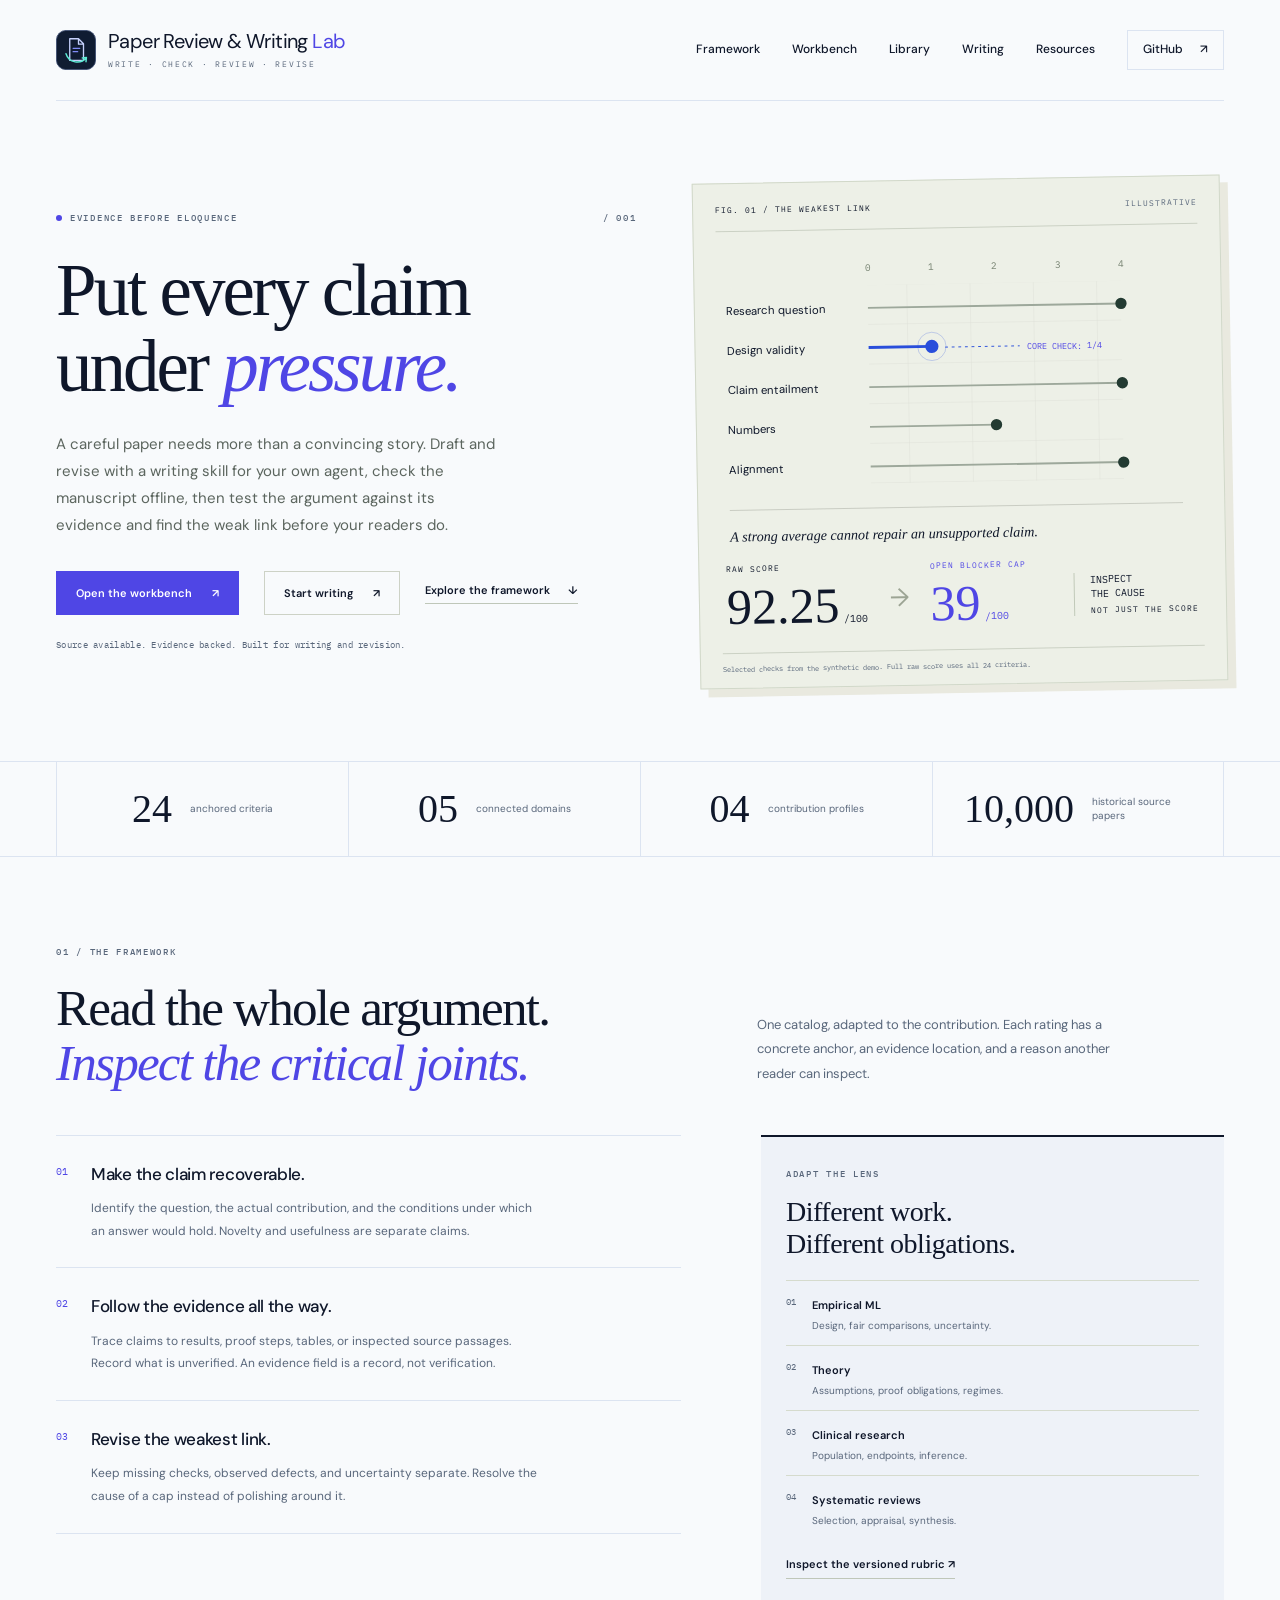
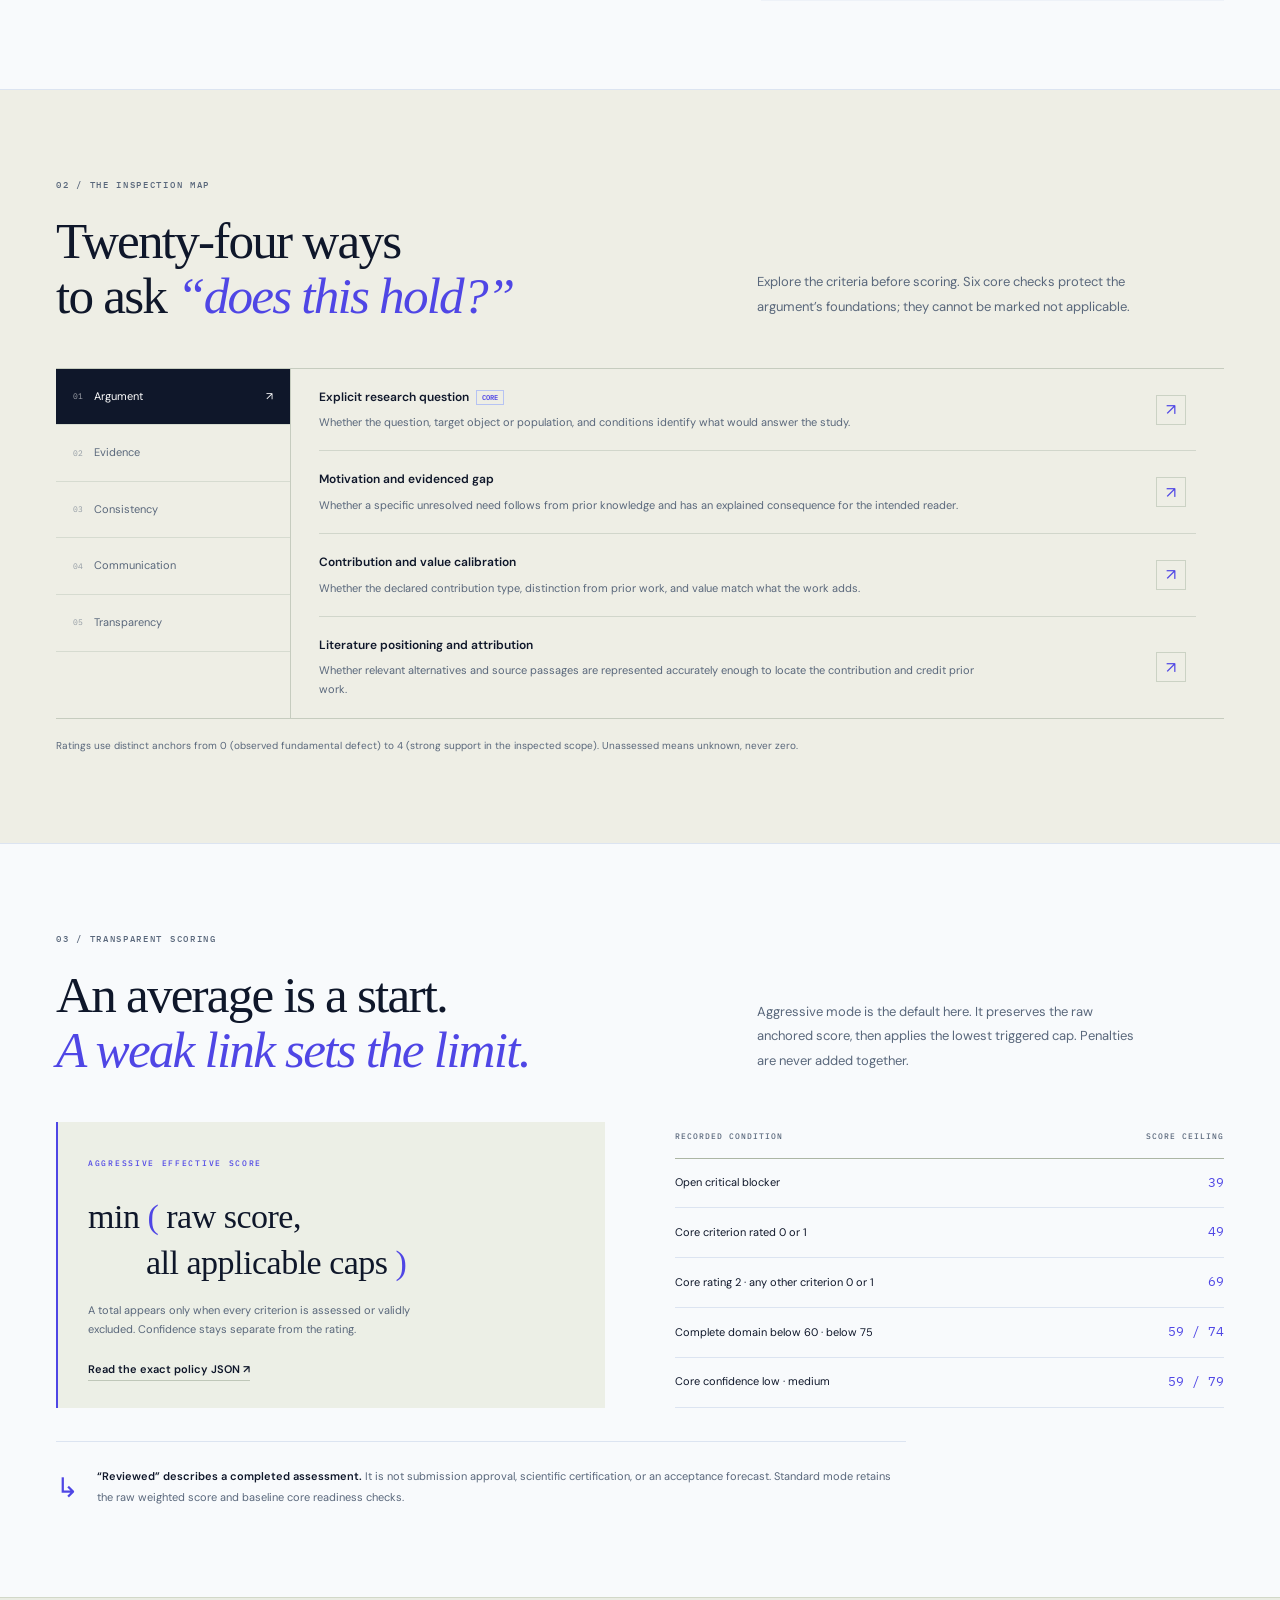
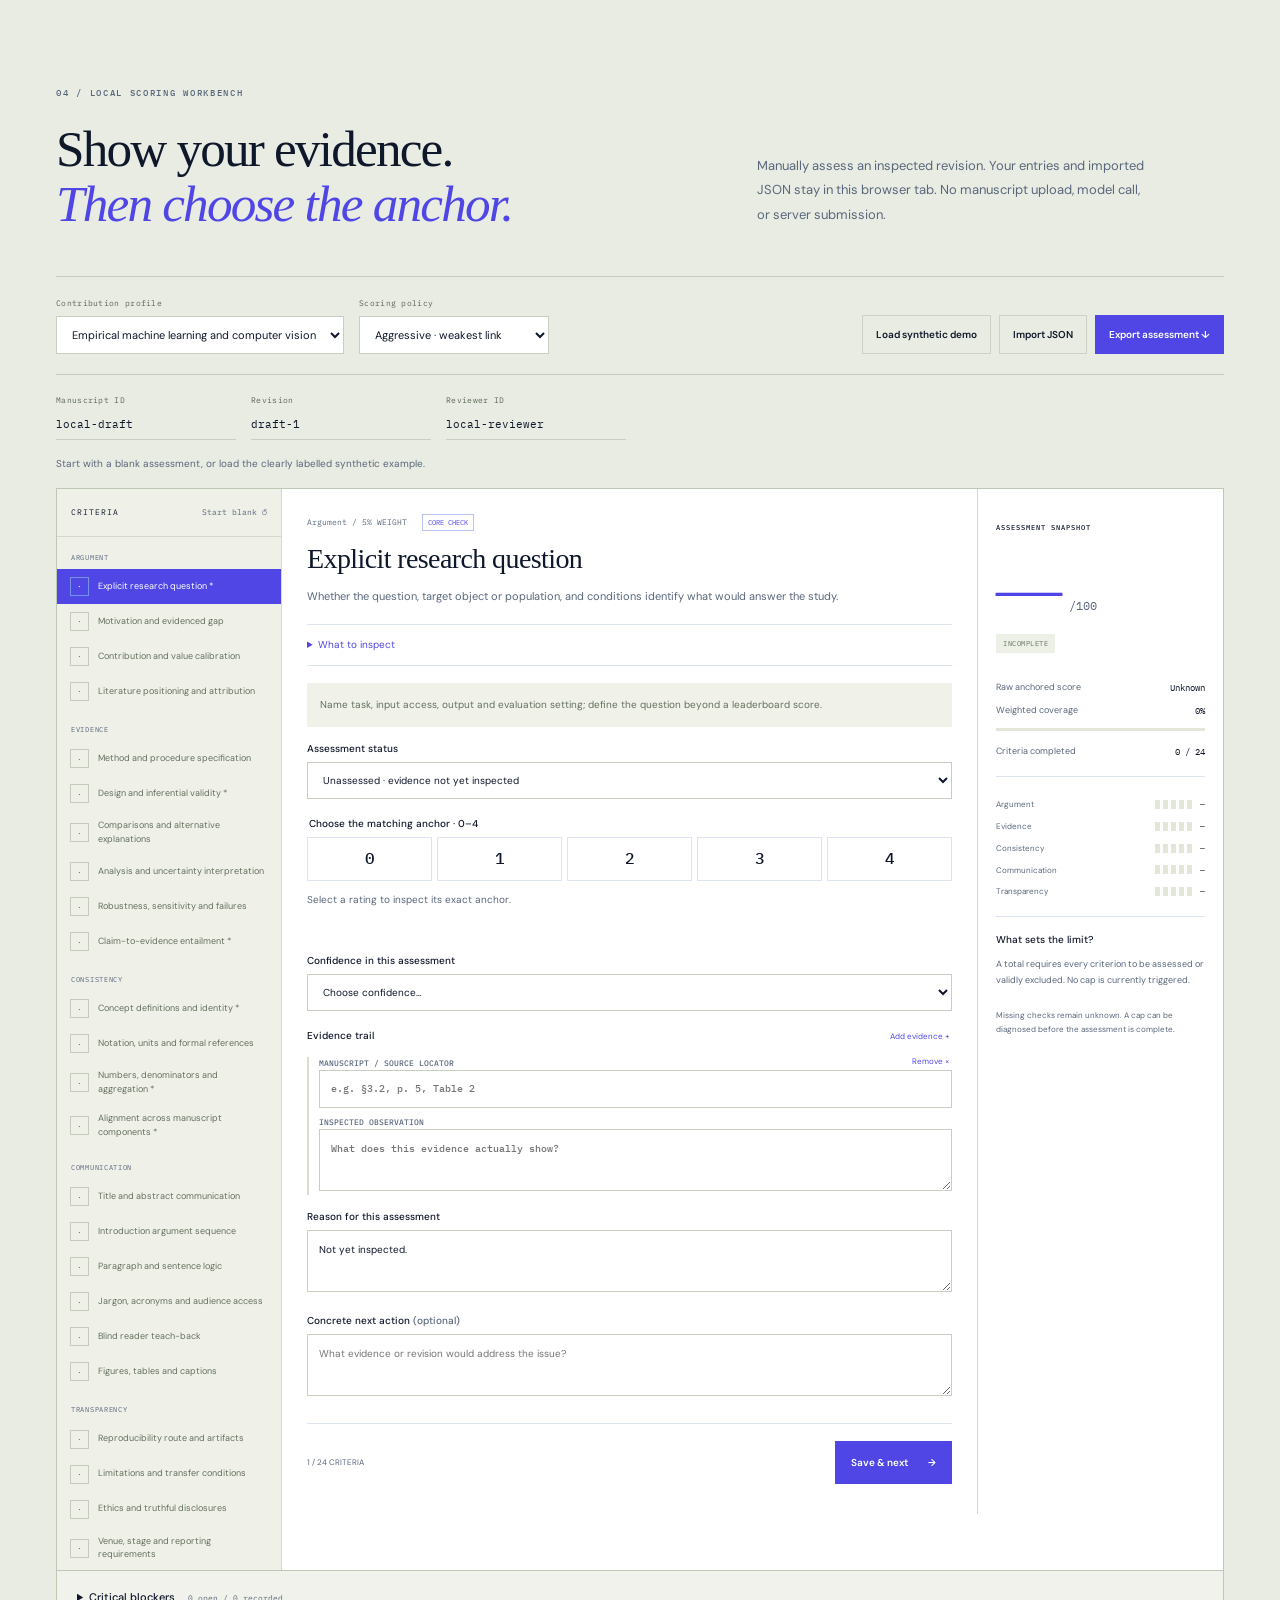
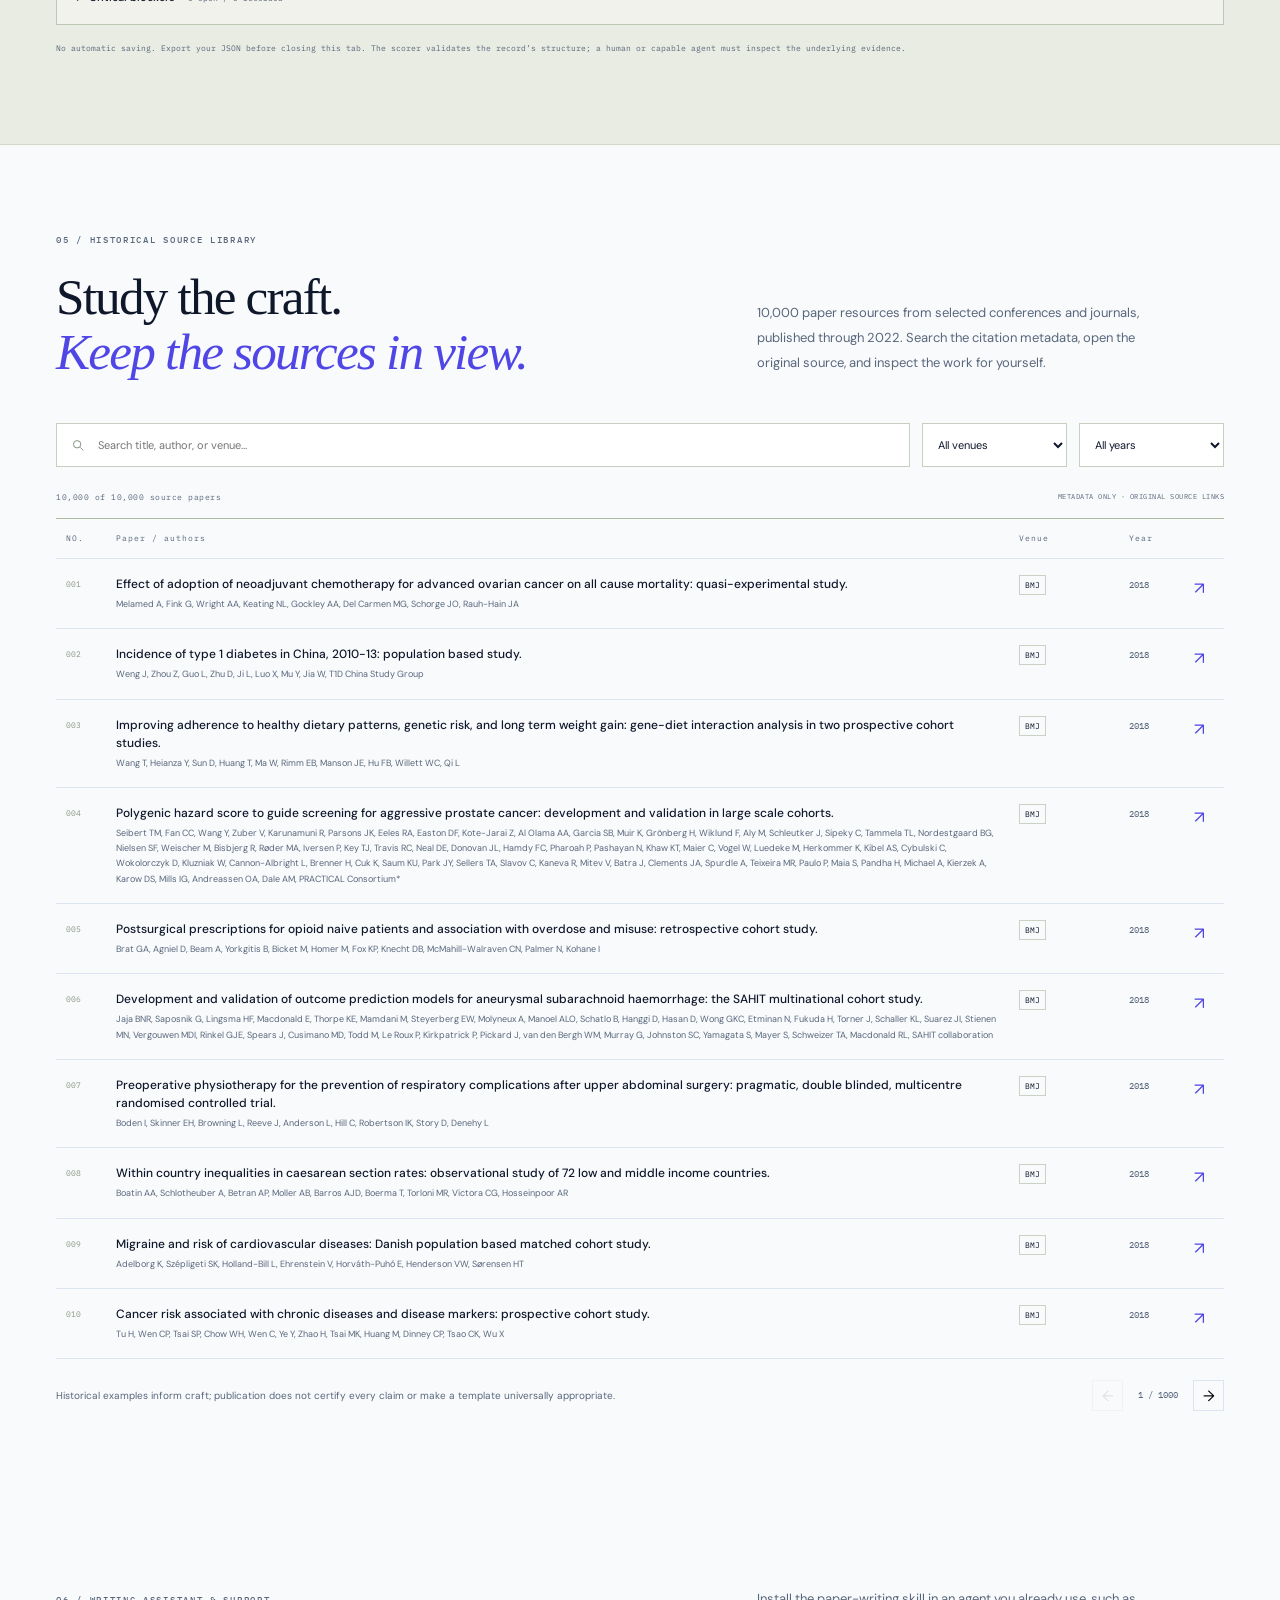
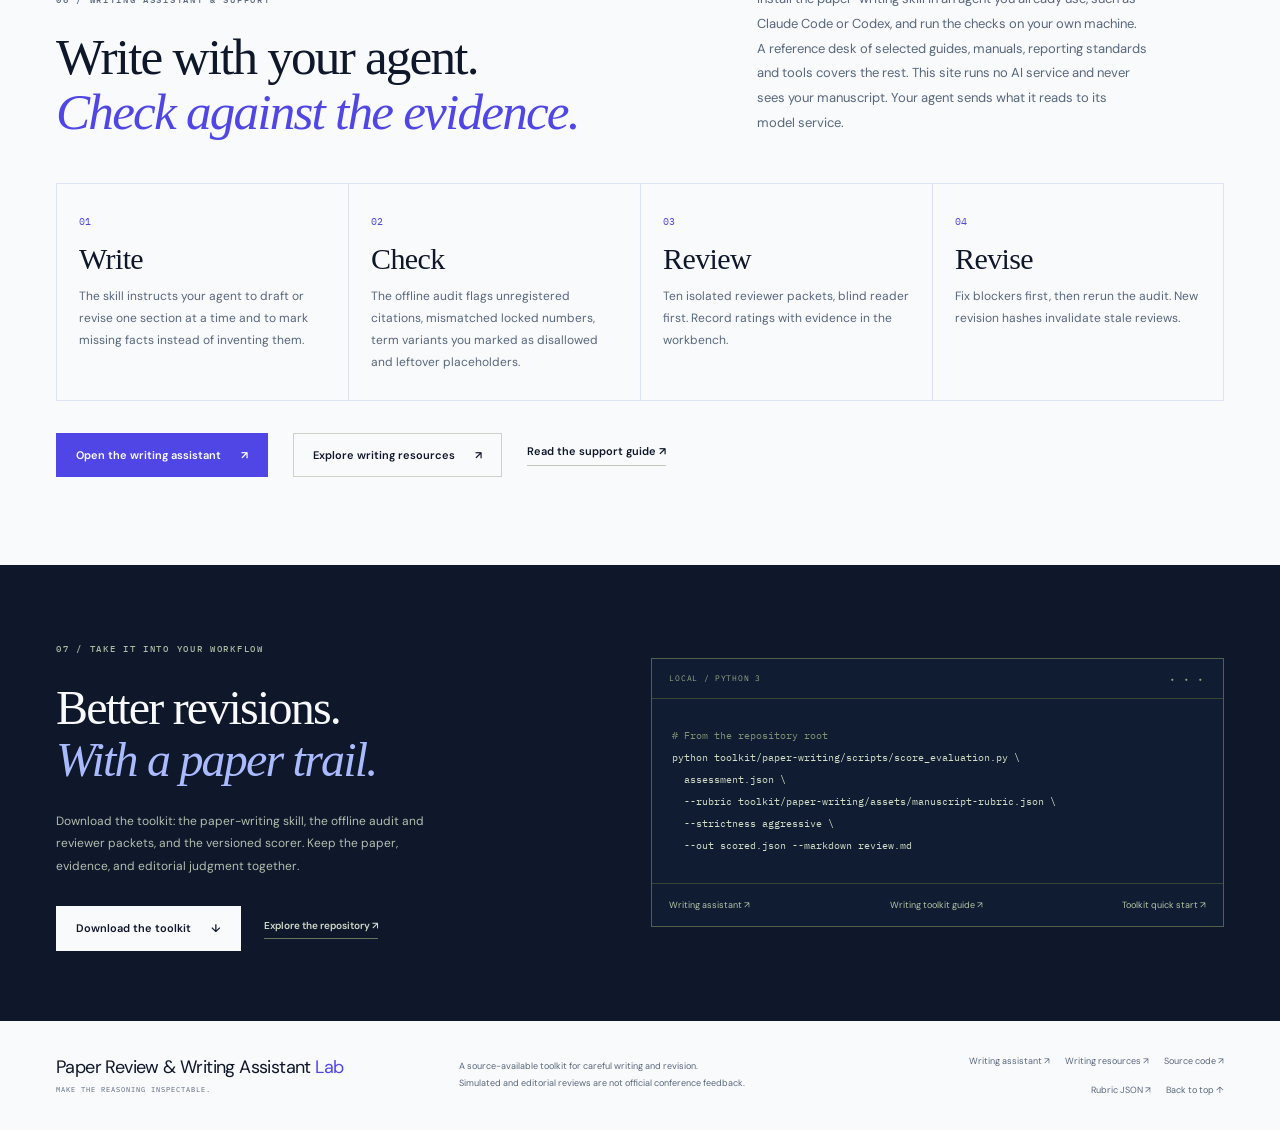
==== commit feacf33e: "Add iterative multi-agent writing and refresh project identity" ====
--- a/docs/index.html
+++ b/docs/index.html
@@ -3,7 +3,7 @@
 <head>
   <meta charset="utf-8">
   <meta name="viewport" content="width=device-width, initial-scale=1">
-  <meta name="theme-color" content="#f4f2eb">
+  <meta name="theme-color" content="#f8fafc">
   <meta name="description" content="Write, check, review and revise manuscripts with evidence first: a paper-writing skill for your own agent, offline checks, 24 anchored review criteria and 10,000 historical paper records. No AI service runs on this site.">
   <title>Paper Review &amp; Writing Assistant Lab — Write, check, review, revise.</title>
   <link rel="icon" href="./favicon.svg" type="image/svg+xml">
@@ -13,7 +13,7 @@
 <body>
   <a class="skip" href="#main">Skip to content</a>
   <header class="site-header wrap">
-    <a class="brand" href="#" aria-label="Paper Review &amp; Writing Lab home"><svg viewBox="0 0 32 32" aria-hidden="true"><path d="M5 3h15l7 7v19H5zM20 3v8h7M10 17h12M10 22h8"/></svg><span>Paper Review &amp; Writing&nbsp;<b>Lab</b><small>WRITE · CHECK · REVIEW · REVISE</small></span></a>
+    <a class="brand" href="#" aria-label="Paper Review &amp; Writing Lab home"><img class="brand-mark" src="./favicon.svg" width="40" height="40" alt=""><span>Paper Review &amp; Writing&nbsp;<b>Lab</b><small>WRITE · CHECK · REVIEW · REVISE</small></span></a>
     <nav aria-label="Main navigation"><a href="#framework">Framework</a><a href="#workbench">Workbench</a><a href="#library">Library</a><a href="./writing.html">Writing</a><a href="./resources.html">Resources</a><a class="nav-github" href="https://github.com/Optimizer077/paper-review-lab" target="_blank" rel="noopener">GitHub <span aria-hidden="true">↗</span></a></nav>
   </header>
   <main id="main">
--- a/docs/site.css
+++ b/docs/site.css
@@ -1,5 +1,5 @@
 @import url('https://fonts.googleapis.com/css2?family=DM+Sans:wght@400;500;600;700&family=IBM+Plex+Mono:wght@400;500&display=swap');
-:root{--paper:#f5f3ec;--white:#fffefa;--ink:#202b27;--muted:#69716a;--line:#d9dcd2;--cobalt:#294edb;--pale:#eaeee5;--blue-pale:#e9edff;--serif:Georgia,'Times New Roman',serif;--sans:'DM Sans',Arial,sans-serif;--mono:'IBM Plex Mono',Consolas,monospace}*{box-sizing:border-box}html{scroll-behavior:smooth;scroll-padding-top:32px}body{margin:0;background:var(--paper);color:var(--ink);font-family:var(--sans);font-size:15px;line-height:1.6}a{color:inherit;text-decoration:none}button,input,select,textarea{font:inherit}button,a,input,select,textarea{touch-action:manipulation}button{cursor:pointer}button:disabled{cursor:default;opacity:.35}button:focus-visible,a:focus-visible,input:focus-visible,select:focus-visible,textarea:focus-visible,summary:focus-visible{outline:3px solid var(--cobalt);outline-offset:4px}::selection{background:#d9e1ff}.wrap{width:min(1280px,calc(100% - 112px));margin-inline:auto}.site-header{display:flex;align-items:center;justify-content:space-between;padding-block:30px;border-bottom:1px solid var(--line);gap:24px}.brand{display:flex;align-items:center;gap:12px;font-size:20px;line-height:1.15;letter-spacing:-.6px}.brand svg{width:32px;height:38px;stroke:var(--ink);stroke-width:1.5;fill:none}.brand b{font-weight:400;color:var(--cobalt)}.brand small{font-family:var(--mono);font-size:8px;display:block;letter-spacing:1.7px;margin-top:7px;color:var(--muted)}nav{display:flex;gap:32px;align-items:center;font-size:12px;font-weight:500}nav a:hover,.text-link:hover{color:var(--cobalt)}.nav-github{border:1px solid var(--line);padding:9px 15px}.nav-github span{margin-left:14px}.skip{position:absolute;top:-100px;left:16px;background:var(--ink);color:white;padding:10px 20px;z-index:9}.skip:focus{top:10px}.hero{display:grid;grid-template-columns:1.1fr 1fr;gap:60px;align-items:center;padding-block:78px 76px}.eyebrow{font-family:var(--mono);font-size:9px;letter-spacing:1.7px;font-weight:500;line-height:1.6}.hero .eyebrow{display:flex;align-items:center;gap:8px;color:var(--muted)}.status-dot{width:6px;height:6px;background:var(--cobalt);border-radius:50%;display:inline-block}.edition{margin-left:auto}h1,h2,h3,h4,p{margin:0}h1,h2{font-family:var(--serif);font-weight:400;line-height:1.03;letter-spacing:-3px}h1{font-size:clamp(58px,5.7vw,83px);margin-top:28px}h1 em,h2 em{font-weight:400;color:var(--cobalt)}.hero-intro{font-size:15px;line-height:1.8;color:#5b655e;max-width:440px;margin-top:27px}.hero-actions{display:flex;align-items:center;gap:25px;margin-top:32px;flex-wrap:wrap}.button{display:inline-flex;align-items:center;justify-content:center;gap:20px;padding:13px 19px;border:1px solid transparent;font-size:11px;font-weight:600;line-height:1.5;min-height:43px;transition:background .15s,transform .15s}.button:hover{transform:translateY(-1px)}.primary{background:var(--cobalt);color:white}.primary:hover{background:#1f3fae}.secondary{background:transparent;border-color:#cdd2c6;color:var(--ink)}.secondary:hover{background:var(--pale)}.text-link{font-size:11px;font-weight:600;border-bottom:1px solid #bfc7b9;padding-bottom:4px}.text-link span{margin-left:15px}.hero-note{font-family:var(--mono);font-size:9px;color:var(--muted);margin-top:23px;letter-spacing:.3px}.hero-figure{margin:0;background:#edf0e7;border:1px solid #d1d8c9;box-shadow:8px 8px 0 #e9e9df;transform:rotate(-1deg);padding:20px 22px 12px;position:relative}.figure-top{display:flex;justify-content:space-between;font-family:var(--mono);font-size:8px;letter-spacing:1px;border-bottom:1px solid #cbd1c4;padding-bottom:14px}.figure-live{color:var(--muted)}.stress-chart{width:100%;height:auto;display:block;margin-top:15px}.axis-label{font-family:var(--mono);font-size:10px;fill:#74806f}.chart-label{font-family:var(--sans);font-size:12px;fill:var(--ink)}.weak-label{font-family:var(--mono);font-size:9px;fill:var(--cobalt)}.annotation{font-family:var(--serif);font-size:15px;font-style:italic;fill:var(--ink)}.figure-scores{display:flex;align-items:center;gap:22px;padding:0 5px 15px}.figure-scores>div>span{display:block;font-family:var(--mono);font-size:8px;letter-spacing:1px}.figure-scores strong{display:block;font-family:var(--serif);font-size:50px;font-weight:400;line-height:1.25}.figure-scores strong span{font-family:var(--mono);font-size:10px;margin-left:4px}.score-arrow{font-size:25px;color:#9ca494}.capped-score{color:var(--cobalt)}.figure-stamp{font-family:var(--mono);font-size:10px;line-height:1.4;margin-left:auto;border-left:1px solid #c1c9b9;padding-left:16px}.figure-stamp span{font-size:6px;display:block;margin-top:4px}.hero-figure figcaption{font-family:var(--mono);font-size:7px;color:var(--muted);border-top:1px solid #cbd1c4;padding-top:10px}.facts-strip{border-top:1px solid var(--line);border-bottom:1px solid var(--line)}.facts{display:grid;grid-template-columns:repeat(4,1fr)}.facts>div{display:flex;align-items:center;justify-content:center;gap:18px;padding-block:23px;border-left:1px solid var(--line)}.facts>div:last-child{border-right:1px solid var(--line)}.facts strong{font-family:var(--serif);font-size:40px;font-weight:400;line-height:1.2}.facts span{font-size:10px;color:var(--muted);max-width:100px;line-height:1.4}.section{padding-block:88px;scroll-margin-top:0}.section-heading{display:grid;grid-template-columns:1.35fr 1fr;align-items:end;gap:70px;margin-bottom:44px}.section-heading .eyebrow{display:block;color:var(--muted);margin-bottom:21px}h2{font-size:clamp(38px,4vw,52px);letter-spacing:-1.8px;line-height:1.08}.section-heading>p{max-width:390px;color:var(--muted);font-size:13px;line-height:1.9;padding-bottom:4px}.framework-body{display:grid;grid-template-columns:1.35fr 1fr;gap:80px}.principles article{display:flex;gap:23px;padding:25px 0;border-top:1px solid var(--line)}.principles article:last-child{border-bottom:1px solid var(--line)}.step{font-family:var(--mono);color:var(--cobalt);font-size:10px;padding-top:3px}.principles h3{font-size:17px;letter-spacing:-.3px;font-weight:500;margin-bottom:9px}.principles p{font-size:12px;color:var(--muted);line-height:1.9;max-width:450px}.profiles{border-top:2px solid var(--ink);padding:23px 25px 22px;background:var(--pale)}.profiles .eyebrow{color:var(--muted)}.profiles h3{font-family:var(--serif);font-size:28px;line-height:1.15;font-weight:400;margin:12px 0 20px;letter-spacing:-.5px}.profile-line{display:flex;gap:16px;border-top:1px solid #d5dbcd;padding:11px 0}.profile-line>span{font-family:var(--mono);font-size:9px;color:var(--muted);padding-top:3px}.profile-line strong{font-size:11px;font-weight:600}.profile-line p{font-size:10px;color:var(--muted);margin-top:2px}.profiles>a{display:inline-block;margin-top:16px}.rubric-section{background:#eeeee5;border-block:1px solid var(--line)}.rubric-browser{display:grid;grid-template-columns:235px 1fr;border-top:1px solid #c6ccbf;border-bottom:1px solid #c6ccbf;margin-bottom:18px;min-height:345px}.domain-tabs{border-right:1px solid #c6ccbf;display:flex;flex-direction:column}.domain-tab{display:flex;align-items:center;text-align:left;gap:11px;padding:19px 17px;border:0;border-bottom:1px solid #d6dbd0;color:var(--muted);background:transparent;font-size:11px;position:relative}.domain-tab.active{background:var(--ink);color:white}.domain-tab.active:after{content:'↗';margin-left:auto}.domain-tab>span{font-family:var(--mono);font-size:8px;opacity:.6}.rubric-criteria{padding:0 28px}.rubric-row{display:grid;grid-template-columns:1fr 40px;gap:15px;padding:19px 0;border-bottom:1px solid #d1d6cb}.rubric-row:last-child{border:0}.rubric-row h3{font-size:12px;font-weight:600}.core-tag{font-family:var(--mono);font-size:7px;color:var(--cobalt);border:1px solid #b6c3f3;padding:2px 5px;margin-left:7px;vertical-align:middle;white-space:nowrap}.rubric-row p{font-size:11px;color:var(--muted);max-width:660px;line-height:1.7;margin-top:6px}.rubric-row button{border:1px solid #cbd2c4;background:transparent;width:30px;height:30px;align-self:center;color:var(--cobalt);font-size:16px}.rubric-row button:hover{background:var(--blue-pale)}.small{font-size:10px;line-height:1.8}.muted{color:var(--muted)}.rules-layout{display:grid;grid-template-columns:1fr 1fr;gap:70px}.formula{background:#ecefe6;padding:27px 30px;border-left:2px solid var(--cobalt)}.formula>.eyebrow{color:var(--cobalt);font-size:8px}.formula-text{font-family:var(--serif);font-size:34px;line-height:1.35;margin:21px 0 15px;letter-spacing:-.5px}.formula-text span{color:var(--cobalt)}.formula-indent{padding-left:58px;color:var(--ink)!important}.formula p{font-size:11px;color:var(--muted);line-height:1.8;max-width:350px;margin-bottom:16px}.rules-table{width:100%;border-collapse:collapse;font-size:11px;align-self:start}.rules-table th{text-align:left;text-transform:uppercase;font-family:var(--mono);font-size:8px;font-weight:500;letter-spacing:1px;color:var(--muted);padding:8px 0 15px;border-bottom:1px solid #acb6a4}.rules-table td{padding:14px 0;border-bottom:1px solid var(--line)}.rules-table td:last-child,.rules-table th:last-child{text-align:right}.rules-table td:last-child{font-family:var(--mono);color:var(--cobalt);font-size:13px}.interpretation{display:flex;gap:18px;align-items:center;margin-top:33px;padding-top:24px;border-top:1px solid var(--line);max-width:850px}.interpretation>span{font-size:27px;color:var(--cobalt)}.interpretation p{font-size:11px;color:var(--muted);line-height:1.9}.interpretation strong{font-weight:600;color:var(--ink)}.workbench-section{background:#e9ece3;border-block:1px solid #d2d8c8}.workbench-toolbar{display:flex;align-items:end;gap:15px;padding:20px 0;border-block:1px solid #c4cdbc;flex-wrap:wrap}.field{display:flex;flex-direction:column;gap:6px}.field label,.assessment-meta label,.blocker-form label{font-family:var(--mono);font-size:8px;letter-spacing:.3px;color:#596653}.field select{min-width:190px}.field select,select,input,textarea{background:var(--white);border:1px solid #c7cfc0;border-radius:0;color:var(--ink);padding:10px 11px;font-size:11px;max-width:100%}select{cursor:pointer}.toolbar-buttons{display:flex;gap:8px;align-items:center;margin-left:auto;flex-wrap:wrap}.toolbar-buttons .button{padding:10px 13px;font-size:10px;min-height:39px}.import-label{position:relative;cursor:pointer}.import-label input{position:absolute;inset:0;opacity:0;width:100%;cursor:pointer}.assessment-meta{display:flex;gap:15px;align-items:end;padding-top:19px;flex-wrap:wrap}.assessment-meta label{display:flex;flex-direction:column;gap:5px}.assessment-meta input{width:180px;max-width:180px;background:transparent;border-width:0 0 1px 0;padding:5px 0}.demo-label{font-family:var(--mono);font-size:8px;letter-spacing:.7px;color:var(--cobalt);margin-left:auto;padding:5px 9px;border:1px dashed #90a3e9}.workbench-message{font-size:10px;color:var(--muted);padding:16px 0;min-height:48px}.workbench-message.bad{color:#a3382c}.workbench-grid{display:grid;grid-template-columns:225px minmax(0,1fr) 245px;border:1px solid #bec9b5;background:var(--white);align-items:start}.criterion-sidebar{background:#eff1e9;border-right:1px solid #d3dacc;align-self:stretch}.sidebar-heading{display:flex;justify-content:space-between;gap:5px;padding:17px 14px;border-bottom:1px solid #d3dacc;font-family:var(--mono);font-size:8px;letter-spacing:1px}.sidebar-heading button{border:0;background:transparent;font-size:8px;font-family:var(--mono);color:var(--muted);padding:0}.criterion-nav-domain{padding:15px 14px 6px;font-family:var(--mono);font-size:7px;letter-spacing:.7px;text-transform:uppercase;color:var(--muted)}.criterion-button{display:flex;width:100%;align-items:center;gap:9px;text-align:left;border:0;background:transparent;padding:8px 13px;color:#64705d;font-size:9px;line-height:1.5}.criterion-button:hover{background:#e3e9d9}.criterion-button.selected{background:var(--cobalt);color:white}.criterion-state{font-family:var(--mono);font-size:8px;width:19px;height:19px;border:1px solid #c4cdbb;display:flex;align-items:center;justify-content:center;flex-shrink:0}.selected .criterion-state{border-color:#7690ed}.criterion-button.done .criterion-state{background:var(--ink);color:white;border-color:var(--ink)}.criterion-editor{padding:25px 25px 30px;min-width:0;border-right:1px solid #d3dacc;min-height:750px}.editor-eyebrow{display:flex;gap:8px;align-items:center;flex-wrap:wrap;font-family:var(--mono);font-size:8px;color:var(--muted)}.editor-title{font-family:var(--serif);font-size:28px;font-weight:400;line-height:1.15;letter-spacing:-.6px;margin:12px 0}.editor-description{font-size:11px;color:var(--muted);line-height:1.8}.inspection-checks{margin:17px 0;border-block:1px solid var(--line);padding:12px 0}.inspection-checks summary{font-size:10px;cursor:pointer;color:var(--cobalt)}.inspection-checks ul{padding-left:15px;font-size:10px;color:var(--muted);line-height:1.8;margin:9px 0 0}.profile-guidance{font-size:10px;padding:13px;background:#f0f2ea;color:#64705d;line-height:1.8;margin:14px 0}.editor-form label,.editor-form legend{font-size:10px;font-weight:500;margin-bottom:5px}.editor-form .full-label{display:block;margin-top:14px}.editor-form select,.editor-form textarea,.editor-form input{width:100%;font-size:10px}.editor-form textarea{resize:vertical;min-height:62px;line-height:1.7}.editor-form fieldset{padding:0;border:0;margin:17px 0}.rating-options{display:grid;grid-template-columns:repeat(5,1fr);gap:5px}.rating-option{position:relative;cursor:pointer;text-align:center;margin:0!important}.rating-option input{position:absolute;opacity:0}.rating-option span{display:block;font-family:var(--mono);font-size:16px;padding:8px 0;border:1px solid var(--line);background:var(--white)}.rating-option input:checked+span{border-color:var(--cobalt);background:var(--cobalt);color:white}.rating-option input:focus-visible+span{outline:2px solid var(--cobalt);outline-offset:3px}.anchor-text{font-size:10px;line-height:1.8;color:var(--muted);padding:10px 0 0;min-height:55px}.evidence-heading{display:flex;justify-content:space-between;align-items:center;margin-top:16px;margin-bottom:8px}.evidence-heading b{font-size:10px;font-weight:500}.tiny-button{font-size:8px;background:none;border:0;color:var(--cobalt);padding:3px}.evidence-record{border-left:2px solid #d8dfcf;padding:0 0 0 10px;margin:12px 0;position:relative}.evidence-record>label{display:block;font-size:8px;font-family:var(--mono);color:var(--muted);margin-top:8px}.evidence-record>button{position:absolute;right:0;top:-5px}.editor-form .action-row{display:flex;justify-content:space-between;align-items:center;gap:10px;border-top:1px solid var(--line);padding-top:17px;margin-top:20px}.action-row .button{font-size:10px;padding:10px 15px}.editor-nav-note{font-size:8px;color:var(--muted)}.score-panel{padding:24px 18px;position:sticky;top:20px}.score-panel>.eyebrow{font-size:7px;letter-spacing:1px}.effective-number{display:flex;align-items:baseline;gap:7px;margin-top:11px}.effective-number strong{font-family:var(--serif);font-size:66px;line-height:1.2;font-weight:400;color:var(--cobalt)}.effective-number>span{font-family:var(--mono);font-size:12px;color:var(--muted)}.readiness{display:inline-block;background:#edf0e7;color:#65745b;font-family:var(--mono);font-size:7px;padding:4px 7px;letter-spacing:.5px;margin:7px 0 20px}.readiness.blocked,.readiness.needs_revision_or_evidence{background:#f4e5d9;color:#9a542f}.readiness.reviewed{background:#dfebdb;color:#3d6a32}.score-detail{display:flex;justify-content:space-between;gap:10px;font-size:9px;line-height:1.7;margin-top:7px}.score-detail>span{color:var(--muted)}.score-detail b{font-family:var(--mono);font-size:9px;font-weight:400}.coverage-track{height:3px;background:#e2e7da;margin:10px 0 13px}.coverage-track span{display:block;width:0;background:var(--cobalt);height:100%;transition:width .2s}.domain-score-list{border-top:1px solid var(--line);padding-top:12px;margin-top:17px}.domain-score-row{display:flex;align-items:center;justify-content:space-between;gap:8px;font-size:8px;margin:9px 0;color:var(--muted)}.domain-score-row b{font-family:var(--mono);font-weight:400;color:var(--ink)}.domain-mini{display:flex;gap:3px;align-items:center;margin-left:auto}.domain-mini i{width:5px;height:9px;background:#e2e7da;display:block}.domain-mini i.filled{background:var(--cobalt)}.cap-diagnostics{border-top:1px solid var(--line);margin-top:18px;padding-top:15px}.cap-diagnostics h4{font-size:10px;font-weight:500;margin-bottom:8px}.cap-diagnostics p{font-size:9px;color:var(--muted);line-height:1.8}.cap-item{font-size:9px;line-height:1.7;border-left:2px solid #c7a477;padding-left:8px;margin:10px 0}.cap-item strong{color:var(--cobalt);font-weight:500}.cap-item small{display:block;font-size:8px;color:var(--muted)}.score-footnote{font-size:8px;color:var(--muted);line-height:1.8;margin-top:19px}.blockers-details{padding:18px 20px;border:1px solid #bec9b5;border-top:0;background:#f1f2eb}.blockers-details summary{cursor:pointer;font-size:11px;font-weight:500}.blockers-details summary span{font-family:var(--mono);font-size:8px;font-weight:400;color:var(--muted);margin-left:10px}.blockers-details>p{margin-top:14px}.blocker-form{display:grid;grid-template-columns:1fr 1.6fr;gap:12px;margin-top:16px}.blocker-form label{display:flex;flex-direction:column;gap:5px}.blocker-form .button{justify-self:start;font-size:10px;grid-column:1/-1}.blocker-entry{display:flex;align-items:center;gap:12px;padding:13px 0;border-bottom:1px solid var(--line);font-size:10px}.blocker-entry p{flex:1}.blocker-entry span{font-family:var(--mono);font-size:8px;color:#98612f}.blocker-entry button{font-size:9px;border:1px solid var(--line);background:transparent;padding:5px 8px}.privacy-note{font-family:var(--mono);font-size:8px;color:var(--muted);line-height:1.9;margin-top:16px;max-width:850px}.notice{font-size:12px;padding:15px;border:1px solid #b5bfa9;background:var(--white);margin-bottom:15px}.notice.error{border-color:#bb765e;color:#943e23}.library-controls{display:flex;gap:12px;margin-bottom:24px}.search-field{display:flex;align-items:center;flex:1;border:1px solid #c6cfc0;background:var(--white);padding-left:14px}.search-field svg{width:15px;height:15px;stroke:#7c8974;stroke-width:1.5;fill:none}.search-field input{width:100%;border:0;background:transparent;outline-offset:0;padding:12px}.library-controls select{min-width:145px;height:44px}.library-topline{display:flex;justify-content:space-between;gap:20px;font-family:var(--mono);font-size:8px;letter-spacing:.5px;color:var(--muted);padding-bottom:14px}.library-topline>span:last-child{font-size:7px}.source-table{width:100%;border-collapse:collapse;table-layout:fixed}.source-table th{font-family:var(--mono);font-size:8px;letter-spacing:1px;font-weight:400;text-align:left;color:var(--muted);padding:13px 10px;border-top:1px solid #aeb9a4;border-bottom:1px solid var(--line)}.source-table th:first-child{width:50px}.source-table th:nth-child(3){width:110px}.source-table th:nth-child(4){width:65px}.source-table th:nth-child(5){width:40px}.source-table td{padding:16px 10px;border-bottom:1px solid var(--line);font-size:10px;vertical-align:top}.source-table tr:hover{background:#eeefe5}.source-table td:first-child{font-family:var(--mono);font-size:8px;color:#8a9580;padding-top:19px}.paper-title{font-size:12px;font-weight:500;display:inline-block;line-height:1.5}.paper-title:hover{color:var(--cobalt)}.paper-authors{font-size:9px;color:var(--muted);line-height:1.7;margin-top:4px}.venue-pill{font-family:var(--mono);font-size:8px;display:inline-block;padding:3px 5px;border:1px solid #cbd2c4;line-height:1.5}.source-table td:nth-child(4){font-family:var(--mono);font-size:9px;padding-top:19px;color:var(--muted)}.source-table td:last-child a{color:var(--cobalt);font-size:17px}.source-empty{padding:30px!important;color:var(--muted);text-align:center}.library-pagination{display:flex;justify-content:space-between;gap:35px;align-items:center;margin-top:21px}.library-pagination p{max-width:650px}.library-pagination>div{display:flex;align-items:center;gap:15px;white-space:nowrap}.page-button{border:1px solid var(--line);width:31px;height:31px;background:transparent;font-size:15px}.page-button:hover:enabled{background:var(--pale)}#page-status{font-family:var(--mono);font-size:9px;color:var(--muted)}.get-started{background:var(--ink);color:var(--paper);padding-block:70px}.download-layout{display:grid;grid-template-columns:1fr 1.1fr;gap:75px;align-items:center}.download-layout .eyebrow{color:#aebaa4}.download-layout h2{margin-top:23px;font-size:48px}.download-layout h2 em{color:#aabafe}.download-layout p{font-size:12px;color:#b3bdae;line-height:1.9;max-width:390px;margin-top:24px}.download-actions{display:flex;gap:23px;align-items:center;flex-wrap:wrap;margin-top:28px}.light{background:var(--paper);color:var(--ink)}.light:hover{background:white}.download-actions .text-link{color:#d0d9c8;font-size:10px;border-color:#67745e}.terminal{border:1px solid #52604b;background:#17221c;min-width:0}.terminal-head{padding:13px 17px;display:flex;align-items:center;justify-content:space-between;border-bottom:1px solid #384733;font-family:var(--mono);font-size:8px;letter-spacing:.7px;color:#93a387}.terminal-head>span:last-child{font-size:5px;letter-spacing:4px}.terminal pre{margin:0;padding:26px 20px;overflow-x:auto;font-size:10px;line-height:2.1;color:#d1ddc5;tab-size:2}.terminal code{font-family:var(--mono)}.code-comment{color:#7f9172}.terminal-bottom{display:flex;justify-content:space-between;gap:15px;border-top:1px solid #384733;padding:14px 17px;font-size:9px;color:#b3c5a5}.terminal-bottom a:hover{color:white}.site-footer{display:grid;grid-template-columns:1fr 1.2fr .8fr;align-items:center;gap:40px;padding-block:33px}.footer-brand{display:block;font-size:18px;line-height:1.2}.footer-brand small{font-size:7px;letter-spacing:1px}.site-footer p{font-size:9px;color:var(--muted);line-height:1.9}.site-footer>div{display:flex;gap:15px;flex-wrap:wrap;justify-content:flex-end;font-size:9px;color:var(--muted)}.sr-only{position:absolute;width:1px;height:1px;padding:0;margin:-1px;overflow:hidden;clip:rect(0,0,0,0);white-space:nowrap;border:0}[hidden]{display:none!important}
+:root{--paper:#f8fafc;--white:#ffffff;--ink:#0f172a;--muted:#59677b;--line:#dce4f1;--cobalt:#4f46e5;--pale:#eef2f8;--blue-pale:#eef2ff;--serif:Georgia,'Times New Roman',serif;--sans:'DM Sans',Arial,sans-serif;--mono:'IBM Plex Mono',Consolas,monospace}*{box-sizing:border-box}html{scroll-behavior:smooth;scroll-padding-top:32px}body{margin:0;background:var(--paper);color:var(--ink);font-family:var(--sans);font-size:15px;line-height:1.6}a{color:inherit;text-decoration:none}button,input,select,textarea{font:inherit}button,a,input,select,textarea{touch-action:manipulation}button{cursor:pointer}button:disabled{cursor:default;opacity:.35}button:focus-visible,a:focus-visible,input:focus-visible,select:focus-visible,textarea:focus-visible,summary:focus-visible{outline:3px solid var(--cobalt);outline-offset:4px}::selection{background:#d9e1ff}.wrap{width:min(1280px,calc(100% - 112px));margin-inline:auto}.site-header{display:flex;align-items:center;justify-content:space-between;padding-block:30px;border-bottom:1px solid var(--line);gap:24px}.brand{display:flex;align-items:center;gap:12px;font-size:20px;line-height:1.15;letter-spacing:-.6px}.brand svg{width:32px;height:38px;stroke:var(--ink);stroke-width:1.5;fill:none}.brand b{font-weight:400;color:var(--cobalt)}.brand small{font-family:var(--mono);font-size:8px;display:block;letter-spacing:1.7px;margin-top:7px;color:var(--muted)}nav{display:flex;gap:32px;align-items:center;font-size:12px;font-weight:500}nav a:hover,.text-link:hover{color:var(--cobalt)}.nav-github{border:1px solid var(--line);padding:9px 15px}.nav-github span{margin-left:14px}.skip{position:absolute;top:-100px;left:16px;background:var(--ink);color:white;padding:10px 20px;z-index:9}.skip:focus{top:10px}.hero{display:grid;grid-template-columns:1.1fr 1fr;gap:60px;align-items:center;padding-block:78px 76px}.eyebrow{font-family:var(--mono);font-size:9px;letter-spacing:1.7px;font-weight:500;line-height:1.6}.hero .eyebrow{display:flex;align-items:center;gap:8px;color:var(--muted)}.status-dot{width:6px;height:6px;background:var(--cobalt);border-radius:50%;display:inline-block}.edition{margin-left:auto}h1,h2,h3,h4,p{margin:0}h1,h2{font-family:var(--serif);font-weight:400;line-height:1.03;letter-spacing:-3px}h1{font-size:clamp(58px,5.7vw,83px);margin-top:28px}h1 em,h2 em{font-weight:400;color:var(--cobalt)}.hero-intro{font-size:15px;line-height:1.8;color:#5b655e;max-width:440px;margin-top:27px}.hero-actions{display:flex;align-items:center;gap:25px;margin-top:32px;flex-wrap:wrap}.button{display:inline-flex;align-items:center;justify-content:center;gap:20px;padding:13px 19px;border:1px solid transparent;font-size:11px;font-weight:600;line-height:1.5;min-height:43px;transition:background .15s,transform .15s}.button:hover{transform:translateY(-1px)}.primary{background:var(--cobalt);color:white}.primary:hover{background:#1f3fae}.secondary{background:transparent;border-color:#cdd2c6;color:var(--ink)}.secondary:hover{background:var(--pale)}.text-link{font-size:11px;font-weight:600;border-bottom:1px solid #bfc7b9;padding-bottom:4px}.text-link span{margin-left:15px}.hero-note{font-family:var(--mono);font-size:9px;color:var(--muted);margin-top:23px;letter-spacing:.3px}.hero-figure{margin:0;background:#edf0e7;border:1px solid #d1d8c9;box-shadow:8px 8px 0 #e9e9df;transform:rotate(-1deg);padding:20px 22px 12px;position:relative}.figure-top{display:flex;justify-content:space-between;font-family:var(--mono);font-size:8px;letter-spacing:1px;border-bottom:1px solid #cbd1c4;padding-bottom:14px}.figure-live{color:var(--muted)}.stress-chart{width:100%;height:auto;display:block;margin-top:15px}.axis-label{font-family:var(--mono);font-size:10px;fill:#74806f}.chart-label{font-family:var(--sans);font-size:12px;fill:var(--ink)}.weak-label{font-family:var(--mono);font-size:9px;fill:var(--cobalt)}.annotation{font-family:var(--serif);font-size:15px;font-style:italic;fill:var(--ink)}.figure-scores{display:flex;align-items:center;gap:22px;padding:0 5px 15px}.figure-scores>div>span{display:block;font-family:var(--mono);font-size:8px;letter-spacing:1px}.figure-scores strong{display:block;font-family:var(--serif);font-size:50px;font-weight:400;line-height:1.25}.figure-scores strong span{font-family:var(--mono);font-size:10px;margin-left:4px}.score-arrow{font-size:25px;color:#9ca494}.capped-score{color:var(--cobalt)}.figure-stamp{font-family:var(--mono);font-size:10px;line-height:1.4;margin-left:auto;border-left:1px solid #c1c9b9;padding-left:16px}.figure-stamp span{font-size:6px;display:block;margin-top:4px}.hero-figure figcaption{font-family:var(--mono);font-size:7px;color:var(--muted);border-top:1px solid #cbd1c4;padding-top:10px}.facts-strip{border-top:1px solid var(--line);border-bottom:1px solid var(--line)}.facts{display:grid;grid-template-columns:repeat(4,1fr)}.facts>div{display:flex;align-items:center;justify-content:center;gap:18px;padding-block:23px;border-left:1px solid var(--line)}.facts>div:last-child{border-right:1px solid var(--line)}.facts strong{font-family:var(--serif);font-size:40px;font-weight:400;line-height:1.2}.facts span{font-size:10px;color:var(--muted);max-width:100px;line-height:1.4}.section{padding-block:88px;scroll-margin-top:0}.section-heading{display:grid;grid-template-columns:1.35fr 1fr;align-items:end;gap:70px;margin-bottom:44px}.section-heading .eyebrow{display:block;color:var(--muted);margin-bottom:21px}h2{font-size:clamp(38px,4vw,52px);letter-spacing:-1.8px;line-height:1.08}.section-heading>p{max-width:390px;color:var(--muted);font-size:13px;line-height:1.9;padding-bottom:4px}.framework-body{display:grid;grid-template-columns:1.35fr 1fr;gap:80px}.principles article{display:flex;gap:23px;padding:25px 0;border-top:1px solid var(--line)}.principles article:last-child{border-bottom:1px solid var(--line)}.step{font-family:var(--mono);color:var(--cobalt);font-size:10px;padding-top:3px}.principles h3{font-size:17px;letter-spacing:-.3px;font-weight:500;margin-bottom:9px}.principles p{font-size:12px;color:var(--muted);line-height:1.9;max-width:450px}.profiles{border-top:2px solid var(--ink);padding:23px 25px 22px;background:var(--pale)}.profiles .eyebrow{color:var(--muted)}.profiles h3{font-family:var(--serif);font-size:28px;line-height:1.15;font-weight:400;margin:12px 0 20px;letter-spacing:-.5px}.profile-line{display:flex;gap:16px;border-top:1px solid #d5dbcd;padding:11px 0}.profile-line>span{font-family:var(--mono);font-size:9px;color:var(--muted);padding-top:3px}.profile-line strong{font-size:11px;font-weight:600}.profile-line p{font-size:10px;color:var(--muted);margin-top:2px}.profiles>a{display:inline-block;margin-top:16px}.rubric-section{background:#eeeee5;border-block:1px solid var(--line)}.rubric-browser{display:grid;grid-template-columns:235px 1fr;border-top:1px solid #c6ccbf;border-bottom:1px solid #c6ccbf;margin-bottom:18px;min-height:345px}.domain-tabs{border-right:1px solid #c6ccbf;display:flex;flex-direction:column}.domain-tab{display:flex;align-items:center;text-align:left;gap:11px;padding:19px 17px;border:0;border-bottom:1px solid #d6dbd0;color:var(--muted);background:transparent;font-size:11px;position:relative}.domain-tab.active{background:var(--ink);color:white}.domain-tab.active:after{content:'↗';margin-left:auto}.domain-tab>span{font-family:var(--mono);font-size:8px;opacity:.6}.rubric-criteria{padding:0 28px}.rubric-row{display:grid;grid-template-columns:1fr 40px;gap:15px;padding:19px 0;border-bottom:1px solid #d1d6cb}.rubric-row:last-child{border:0}.rubric-row h3{font-size:12px;font-weight:600}.core-tag{font-family:var(--mono);font-size:7px;color:var(--cobalt);border:1px solid #b6c3f3;padding:2px 5px;margin-left:7px;vertical-align:middle;white-space:nowrap}.rubric-row p{font-size:11px;color:var(--muted);max-width:660px;line-height:1.7;margin-top:6px}.rubric-row button{border:1px solid #cbd2c4;background:transparent;width:30px;height:30px;align-self:center;color:var(--cobalt);font-size:16px}.rubric-row button:hover{background:var(--blue-pale)}.small{font-size:10px;line-height:1.8}.muted{color:var(--muted)}.rules-layout{display:grid;grid-template-columns:1fr 1fr;gap:70px}.formula{background:#ecefe6;padding:27px 30px;border-left:2px solid var(--cobalt)}.formula>.eyebrow{color:var(--cobalt);font-size:8px}.formula-text{font-family:var(--serif);font-size:34px;line-height:1.35;margin:21px 0 15px;letter-spacing:-.5px}.formula-text span{color:var(--cobalt)}.formula-indent{padding-left:58px;color:var(--ink)!important}.formula p{font-size:11px;color:var(--muted);line-height:1.8;max-width:350px;margin-bottom:16px}.rules-table{width:100%;border-collapse:collapse;font-size:11px;align-self:start}.rules-table th{text-align:left;text-transform:uppercase;font-family:var(--mono);font-size:8px;font-weight:500;letter-spacing:1px;color:var(--muted);padding:8px 0 15px;border-bottom:1px solid #acb6a4}.rules-table td{padding:14px 0;border-bottom:1px solid var(--line)}.rules-table td:last-child,.rules-table th:last-child{text-align:right}.rules-table td:last-child{font-family:var(--mono);color:var(--cobalt);font-size:13px}.interpretation{display:flex;gap:18px;align-items:center;margin-top:33px;padding-top:24px;border-top:1px solid var(--line);max-width:850px}.interpretation>span{font-size:27px;color:var(--cobalt)}.interpretation p{font-size:11px;color:var(--muted);line-height:1.9}.interpretation strong{font-weight:600;color:var(--ink)}.workbench-section{background:#e9ece3;border-block:1px solid #d2d8c8}.workbench-toolbar{display:flex;align-items:end;gap:15px;padding:20px 0;border-block:1px solid #c4cdbc;flex-wrap:wrap}.field{display:flex;flex-direction:column;gap:6px}.field label,.assessment-meta label,.blocker-form label{font-family:var(--mono);font-size:8px;letter-spacing:.3px;color:#596653}.field select{min-width:190px}.field select,select,input,textarea{background:var(--white);border:1px solid #c7cfc0;border-radius:0;color:var(--ink);padding:10px 11px;font-size:11px;max-width:100%}select{cursor:pointer}.toolbar-buttons{display:flex;gap:8px;align-items:center;margin-left:auto;flex-wrap:wrap}.toolbar-buttons .button{padding:10px 13px;font-size:10px;min-height:39px}.import-label{position:relative;cursor:pointer}.import-label input{position:absolute;inset:0;opacity:0;width:100%;cursor:pointer}.assessment-meta{display:flex;gap:15px;align-items:end;padding-top:19px;flex-wrap:wrap}.assessment-meta label{display:flex;flex-direction:column;gap:5px}.assessment-meta input{width:180px;max-width:180px;background:transparent;border-width:0 0 1px 0;padding:5px 0}.demo-label{font-family:var(--mono);font-size:8px;letter-spacing:.7px;color:var(--cobalt);margin-left:auto;padding:5px 9px;border:1px dashed #90a3e9}.workbench-message{font-size:10px;color:var(--muted);padding:16px 0;min-height:48px}.workbench-message.bad{color:#a3382c}.workbench-grid{display:grid;grid-template-columns:225px minmax(0,1fr) 245px;border:1px solid #bec9b5;background:var(--white);align-items:start}.criterion-sidebar{background:#eff1e9;border-right:1px solid #d3dacc;align-self:stretch}.sidebar-heading{display:flex;justify-content:space-between;gap:5px;padding:17px 14px;border-bottom:1px solid #d3dacc;font-family:var(--mono);font-size:8px;letter-spacing:1px}.sidebar-heading button{border:0;background:transparent;font-size:8px;font-family:var(--mono);color:var(--muted);padding:0}.criterion-nav-domain{padding:15px 14px 6px;font-family:var(--mono);font-size:7px;letter-spacing:.7px;text-transform:uppercase;color:var(--muted)}.criterion-button{display:flex;width:100%;align-items:center;gap:9px;text-align:left;border:0;background:transparent;padding:8px 13px;color:#64705d;font-size:9px;line-height:1.5}.criterion-button:hover{background:#e3e9d9}.criterion-button.selected{background:var(--cobalt);color:white}.criterion-state{font-family:var(--mono);font-size:8px;width:19px;height:19px;border:1px solid #c4cdbb;display:flex;align-items:center;justify-content:center;flex-shrink:0}.selected .criterion-state{border-color:#7690ed}.criterion-button.done .criterion-state{background:var(--ink);color:white;border-color:var(--ink)}.criterion-editor{padding:25px 25px 30px;min-width:0;border-right:1px solid #d3dacc;min-height:750px}.editor-eyebrow{display:flex;gap:8px;align-items:center;flex-wrap:wrap;font-family:var(--mono);font-size:8px;color:var(--muted)}.editor-title{font-family:var(--serif);font-size:28px;font-weight:400;line-height:1.15;letter-spacing:-.6px;margin:12px 0}.editor-description{font-size:11px;color:var(--muted);line-height:1.8}.inspection-checks{margin:17px 0;border-block:1px solid var(--line);padding:12px 0}.inspection-checks summary{font-size:10px;cursor:pointer;color:var(--cobalt)}.inspection-checks ul{padding-left:15px;font-size:10px;color:var(--muted);line-height:1.8;margin:9px 0 0}.profile-guidance{font-size:10px;padding:13px;background:#f0f2ea;color:#64705d;line-height:1.8;margin:14px 0}.editor-form label,.editor-form legend{font-size:10px;font-weight:500;margin-bottom:5px}.editor-form .full-label{display:block;margin-top:14px}.editor-form select,.editor-form textarea,.editor-form input{width:100%;font-size:10px}.editor-form textarea{resize:vertical;min-height:62px;line-height:1.7}.editor-form fieldset{padding:0;border:0;margin:17px 0}.rating-options{display:grid;grid-template-columns:repeat(5,1fr);gap:5px}.rating-option{position:relative;cursor:pointer;text-align:center;margin:0!important}.rating-option input{position:absolute;opacity:0}.rating-option span{display:block;font-family:var(--mono);font-size:16px;padding:8px 0;border:1px solid var(--line);background:var(--white)}.rating-option input:checked+span{border-color:var(--cobalt);background:var(--cobalt);color:white}.rating-option input:focus-visible+span{outline:2px solid var(--cobalt);outline-offset:3px}.anchor-text{font-size:10px;line-height:1.8;color:var(--muted);padding:10px 0 0;min-height:55px}.evidence-heading{display:flex;justify-content:space-between;align-items:center;margin-top:16px;margin-bottom:8px}.evidence-heading b{font-size:10px;font-weight:500}.tiny-button{font-size:8px;background:none;border:0;color:var(--cobalt);padding:3px}.evidence-record{border-left:2px solid #d8dfcf;padding:0 0 0 10px;margin:12px 0;position:relative}.evidence-record>label{display:block;font-size:8px;font-family:var(--mono);color:var(--muted);margin-top:8px}.evidence-record>button{position:absolute;right:0;top:-5px}.editor-form .action-row{display:flex;justify-content:space-between;align-items:center;gap:10px;border-top:1px solid var(--line);padding-top:17px;margin-top:20px}.action-row .button{font-size:10px;padding:10px 15px}.editor-nav-note{font-size:8px;color:var(--muted)}.score-panel{padding:24px 18px;position:sticky;top:20px}.score-panel>.eyebrow{font-size:7px;letter-spacing:1px}.effective-number{display:flex;align-items:baseline;gap:7px;margin-top:11px}.effective-number strong{font-family:var(--serif);font-size:66px;line-height:1.2;font-weight:400;color:var(--cobalt)}.effective-number>span{font-family:var(--mono);font-size:12px;color:var(--muted)}.readiness{display:inline-block;background:#edf0e7;color:#65745b;font-family:var(--mono);font-size:7px;padding:4px 7px;letter-spacing:.5px;margin:7px 0 20px}.readiness.blocked,.readiness.needs_revision_or_evidence{background:#f4e5d9;color:#9a542f}.readiness.reviewed{background:#dfebdb;color:#3d6a32}.score-detail{display:flex;justify-content:space-between;gap:10px;font-size:9px;line-height:1.7;margin-top:7px}.score-detail>span{color:var(--muted)}.score-detail b{font-family:var(--mono);font-size:9px;font-weight:400}.coverage-track{height:3px;background:#e2e7da;margin:10px 0 13px}.coverage-track span{display:block;width:0;background:var(--cobalt);height:100%;transition:width .2s}.domain-score-list{border-top:1px solid var(--line);padding-top:12px;margin-top:17px}.domain-score-row{display:flex;align-items:center;justify-content:space-between;gap:8px;font-size:8px;margin:9px 0;color:var(--muted)}.domain-score-row b{font-family:var(--mono);font-weight:400;color:var(--ink)}.domain-mini{display:flex;gap:3px;align-items:center;margin-left:auto}.domain-mini i{width:5px;height:9px;background:#e2e7da;display:block}.domain-mini i.filled{background:var(--cobalt)}.cap-diagnostics{border-top:1px solid var(--line);margin-top:18px;padding-top:15px}.cap-diagnostics h4{font-size:10px;font-weight:500;margin-bottom:8px}.cap-diagnostics p{font-size:9px;color:var(--muted);line-height:1.8}.cap-item{font-size:9px;line-height:1.7;border-left:2px solid #c7a477;padding-left:8px;margin:10px 0}.cap-item strong{color:var(--cobalt);font-weight:500}.cap-item small{display:block;font-size:8px;color:var(--muted)}.score-footnote{font-size:8px;color:var(--muted);line-height:1.8;margin-top:19px}.blockers-details{padding:18px 20px;border:1px solid #bec9b5;border-top:0;background:#f1f2eb}.blockers-details summary{cursor:pointer;font-size:11px;font-weight:500}.blockers-details summary span{font-family:var(--mono);font-size:8px;font-weight:400;color:var(--muted);margin-left:10px}.blockers-details>p{margin-top:14px}.blocker-form{display:grid;grid-template-columns:1fr 1.6fr;gap:12px;margin-top:16px}.blocker-form label{display:flex;flex-direction:column;gap:5px}.blocker-form .button{justify-self:start;font-size:10px;grid-column:1/-1}.blocker-entry{display:flex;align-items:center;gap:12px;padding:13px 0;border-bottom:1px solid var(--line);font-size:10px}.blocker-entry p{flex:1}.blocker-entry span{font-family:var(--mono);font-size:8px;color:#98612f}.blocker-entry button{font-size:9px;border:1px solid var(--line);background:transparent;padding:5px 8px}.privacy-note{font-family:var(--mono);font-size:8px;color:var(--muted);line-height:1.9;margin-top:16px;max-width:850px}.notice{font-size:12px;padding:15px;border:1px solid #b5bfa9;background:var(--white);margin-bottom:15px}.notice.error{border-color:#bb765e;color:#943e23}.library-controls{display:flex;gap:12px;margin-bottom:24px}.search-field{display:flex;align-items:center;flex:1;border:1px solid #c6cfc0;background:var(--white);padding-left:14px}.search-field svg{width:15px;height:15px;stroke:#7c8974;stroke-width:1.5;fill:none}.search-field input{width:100%;border:0;background:transparent;outline-offset:0;padding:12px}.library-controls select{min-width:145px;height:44px}.library-topline{display:flex;justify-content:space-between;gap:20px;font-family:var(--mono);font-size:8px;letter-spacing:.5px;color:var(--muted);padding-bottom:14px}.library-topline>span:last-child{font-size:7px}.source-table{width:100%;border-collapse:collapse;table-layout:fixed}.source-table th{font-family:var(--mono);font-size:8px;letter-spacing:1px;font-weight:400;text-align:left;color:var(--muted);padding:13px 10px;border-top:1px solid #aeb9a4;border-bottom:1px solid var(--line)}.source-table th:first-child{width:50px}.source-table th:nth-child(3){width:110px}.source-table th:nth-child(4){width:65px}.source-table th:nth-child(5){width:40px}.source-table td{padding:16px 10px;border-bottom:1px solid var(--line);font-size:10px;vertical-align:top}.source-table tr:hover{background:#eeefe5}.source-table td:first-child{font-family:var(--mono);font-size:8px;color:#8a9580;padding-top:19px}.paper-title{font-size:12px;font-weight:500;display:inline-block;line-height:1.5}.paper-title:hover{color:var(--cobalt)}.paper-authors{font-size:9px;color:var(--muted);line-height:1.7;margin-top:4px}.venue-pill{font-family:var(--mono);font-size:8px;display:inline-block;padding:3px 5px;border:1px solid #cbd2c4;line-height:1.5}.source-table td:nth-child(4){font-family:var(--mono);font-size:9px;padding-top:19px;color:var(--muted)}.source-table td:last-child a{color:var(--cobalt);font-size:17px}.source-empty{padding:30px!important;color:var(--muted);text-align:center}.library-pagination{display:flex;justify-content:space-between;gap:35px;align-items:center;margin-top:21px}.library-pagination p{max-width:650px}.library-pagination>div{display:flex;align-items:center;gap:15px;white-space:nowrap}.page-button{border:1px solid var(--line);width:31px;height:31px;background:transparent;font-size:15px}.page-button:hover:enabled{background:var(--pale)}#page-status{font-family:var(--mono);font-size:9px;color:var(--muted)}.get-started{background:var(--ink);color:var(--paper);padding-block:70px}.download-layout{display:grid;grid-template-columns:1fr 1.1fr;gap:75px;align-items:center}.download-layout .eyebrow{color:#aebaa4}.download-layout h2{margin-top:23px;font-size:48px}.download-layout h2 em{color:#aabafe}.download-layout p{font-size:12px;color:#b3bdae;line-height:1.9;max-width:390px;margin-top:24px}.download-actions{display:flex;gap:23px;align-items:center;flex-wrap:wrap;margin-top:28px}.light{background:var(--paper);color:var(--ink)}.light:hover{background:white}.download-actions .text-link{color:#d0d9c8;font-size:10px;border-color:#67745e}.terminal{border:1px solid #52604b;background:#17221c;min-width:0}.terminal-head{padding:13px 17px;display:flex;align-items:center;justify-content:space-between;border-bottom:1px solid #384733;font-family:var(--mono);font-size:8px;letter-spacing:.7px;color:#93a387}.terminal-head>span:last-child{font-size:5px;letter-spacing:4px}.terminal pre{margin:0;padding:26px 20px;overflow-x:auto;font-size:10px;line-height:2.1;color:#d1ddc5;tab-size:2}.terminal code{font-family:var(--mono)}.code-comment{color:#7f9172}.terminal-bottom{display:flex;justify-content:space-between;gap:15px;border-top:1px solid #384733;padding:14px 17px;font-size:9px;color:#b3c5a5}.terminal-bottom a:hover{color:white}.site-footer{display:grid;grid-template-columns:1fr 1.2fr .8fr;align-items:center;gap:40px;padding-block:33px}.footer-brand{display:block;font-size:18px;line-height:1.2}.footer-brand small{font-size:7px;letter-spacing:1px}.site-footer p{font-size:9px;color:var(--muted);line-height:1.9}.site-footer>div{display:flex;gap:15px;flex-wrap:wrap;justify-content:flex-end;font-size:9px;color:var(--muted)}.sr-only{position:absolute;width:1px;height:1px;padding:0;margin:-1px;overflow:hidden;clip:rect(0,0,0,0);white-space:nowrap;border:0}[hidden]{display:none!important}
 @media(min-width:1450px){.hero{gap:95px;padding-block:100px}.hero-intro{font-size:17px}.hero-figure{padding:25px 28px 15px}}
 @media(max-width:1150px){.wrap{width:calc(100% - 70px)}.hero{gap:35px}.hero-actions{gap:16px}.section-heading,.framework-body{gap:45px}.workbench-grid{grid-template-columns:185px minmax(0,1fr) 205px}.criterion-editor{padding:22px 18px}.score-panel{padding:22px 14px}.toolbar-buttons{margin-left:0}.criterion-button{font-size:8px;padding-inline:10px}.rules-layout{gap:35px}.download-layout{gap:40px}.terminal pre{font-size:9px}.figure-stamp{font-size:8px;padding-left:10px}.figure-scores{gap:15px}}
 @media(max-width:900px){.wrap{width:calc(100% - 48px)}.hero{grid-template-columns:1fr 1fr;gap:28px;padding-block:54px}h1{font-size:56px;letter-spacing:-2.5px}.hero-intro{font-size:13px}.hero-actions{gap:15px}.hero-actions .button{font-size:10px;padding:11px 14px}.hero-actions .text-link{font-size:10px}.hero-figure{padding:15px}.figure-scores strong{font-size:40px}.figure-stamp{display:none}.figure-top{font-size:6px;letter-spacing:.6px}.figure-scores{gap:20px}.facts>div{gap:10px}.facts strong{font-size:32px}.facts span{font-size:9px}.section{padding-block:65px}.section-heading{gap:35px}.section-heading>p{font-size:12px}.section-heading h2{font-size:39px}.framework-body{gap:35px}.principles p{font-size:11px}.principles h3{font-size:15px}.profiles{padding:20px}.rubric-browser{grid-template-columns:190px 1fr}.domain-tab{padding:18px 11px;font-size:10px}.rubric-criteria{padding-inline:20px}.formula{padding:23px}.formula-text{font-size:28px}.formula-indent{padding-left:45px}.rules-table{font-size:10px}.workbench-grid{grid-template-columns:170px minmax(0,1fr)}.criterion-editor{border-right:0;min-height:700px}.score-panel{grid-column:1/-1;position:static;border-top:1px solid #cbd3c0;display:grid;grid-template-columns:1fr 1fr 1fr;gap:10px 28px;align-items:start;padding:24px}.score-panel>.eyebrow{grid-column:1/-1}.effective-number{grid-column:1;grid-row:2/5;margin-top:0}.readiness{grid-column:1;grid-row:5;margin-top:0;justify-self:start}.score-detail{grid-column:2}.coverage-track{grid-column:2;grid-row:4;width:100%;align-self:end}.domain-score-list{grid-column:3;grid-row:2/7;margin:0;padding:0;border:0}.cap-diagnostics{grid-column:1/-1;margin:4px 0 0;padding-top:12px}.cap-diagnostics #cap-list{display:flex;gap:20px;flex-wrap:wrap}.cap-item{max-width:30%;margin:3px 0}.score-footnote{grid-column:1/-1;margin:0}.score-panel .effective-number strong{font-size:60px}.download-layout{grid-template-columns:1fr;gap:30px}.download-layout>div:first-child{display:grid;grid-template-columns:1fr 1fr;gap:15px 35px}.download-layout .eyebrow{grid-column:1/-1}.download-layout h2{margin:0;grid-row:2/4}.download-layout p{margin:0}.download-actions{margin-top:0;gap:15px}.terminal pre{font-size:11px}.site-footer{grid-template-columns:1fr 1.4fr;gap:20px}.site-footer>div{grid-column:1/-1;justify-content:flex-start}}
@@ -34,3 +34,8 @@
 .writing-loop p{font-size:12px;color:var(--muted);line-height:1.85}
 @media(max-width:900px){.writing-loop{grid-template-columns:repeat(2,minmax(0,1fr))}.writing-loop>li:nth-child(-n+2){border-bottom:1px solid var(--line)}.writing-loop>li:nth-child(2){border-right:1px solid var(--line)}}
 @media(max-width:650px){.writing-loop{grid-template-columns:minmax(0,1fr)}.writing-loop>li{border-left:0;border-right:0!important;border-bottom:1px solid var(--line);padding-inline:0}.writing-loop>li:last-child{border-bottom:0}.writing-loop>li{padding-block:18px 20px}.writing-loop h3{font-size:26px;margin:6px 0}}
+
+/* Shared manuscript-and-revision identity. */
+.brand-mark{width:40px;height:40px;flex:0 0 40px;display:block}.primary:hover{background:#3730a3}.get-started{background:#0f172a}.terminal{background:#101c32}
+
+@media(max-width:650px){.brand-mark{width:32px;height:32px;flex-basis:32px}.site-header .brand small{white-space:nowrap;letter-spacing:.65px}}
